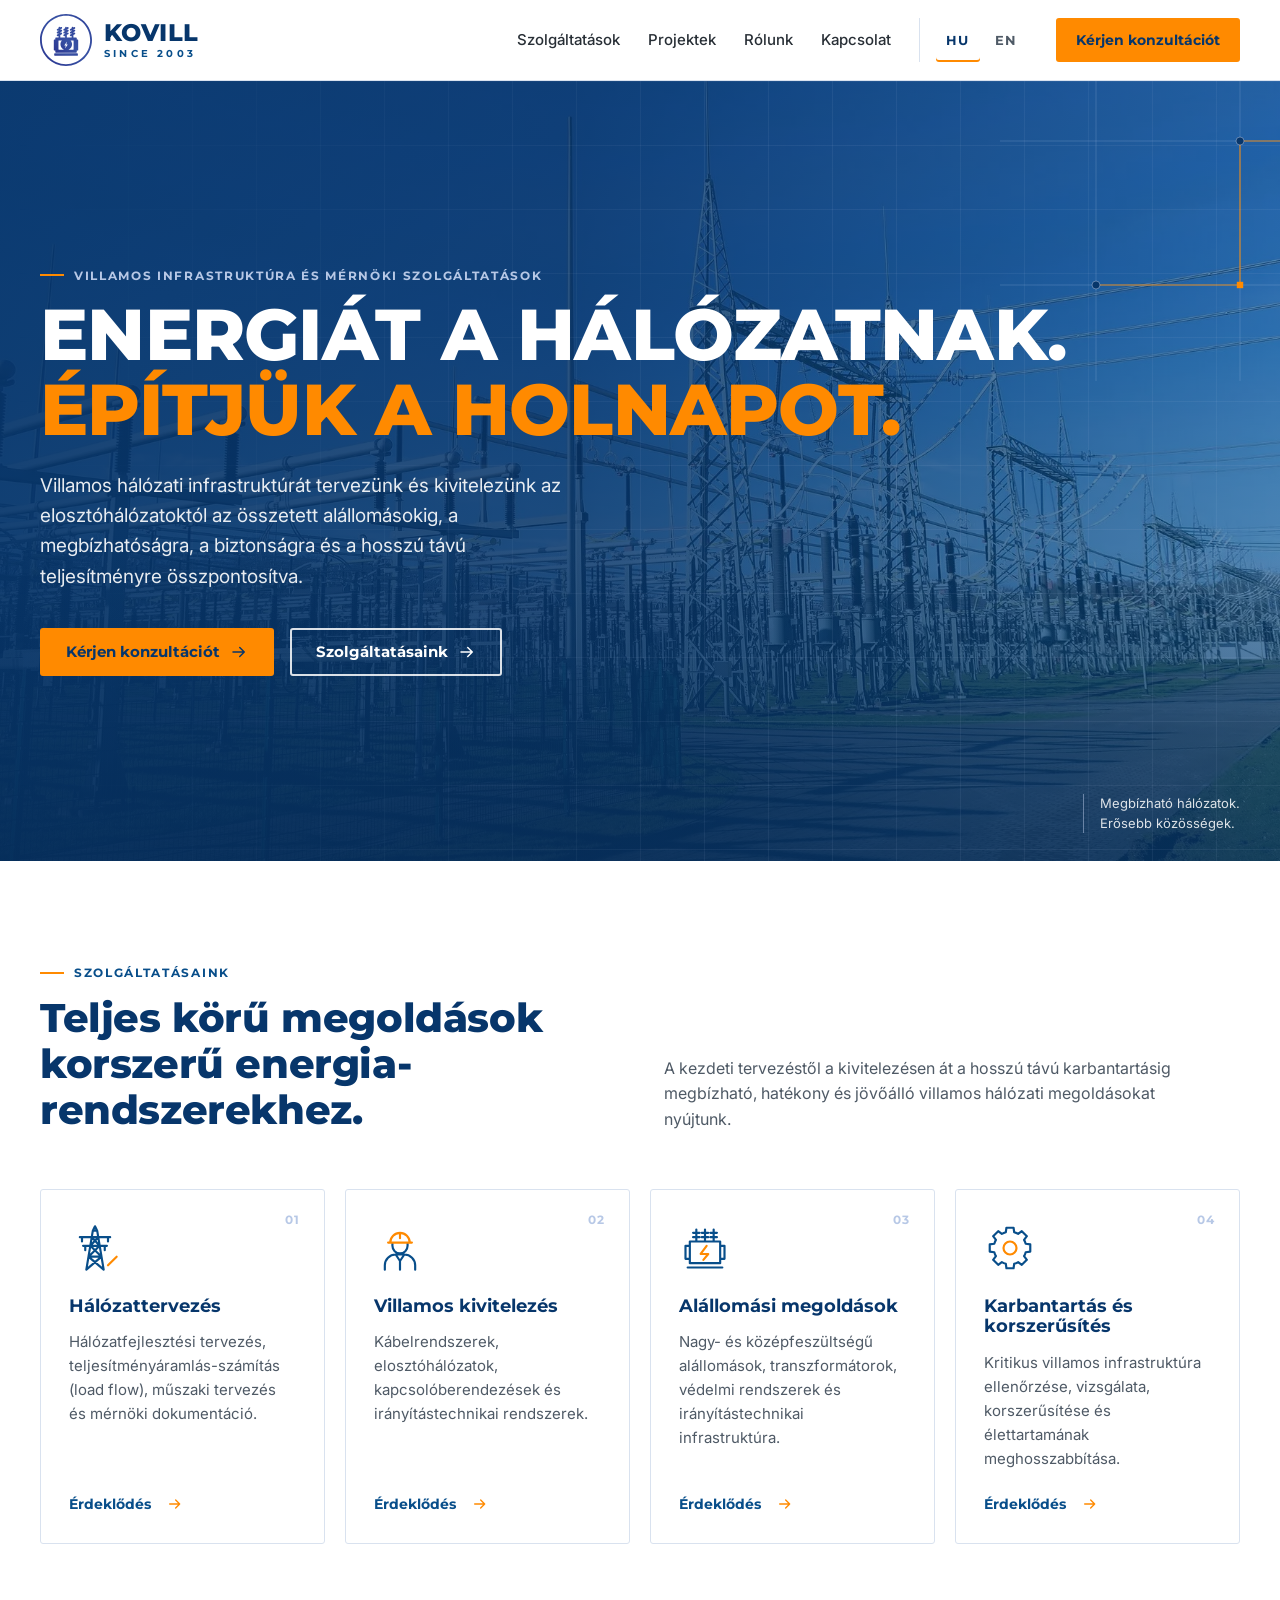
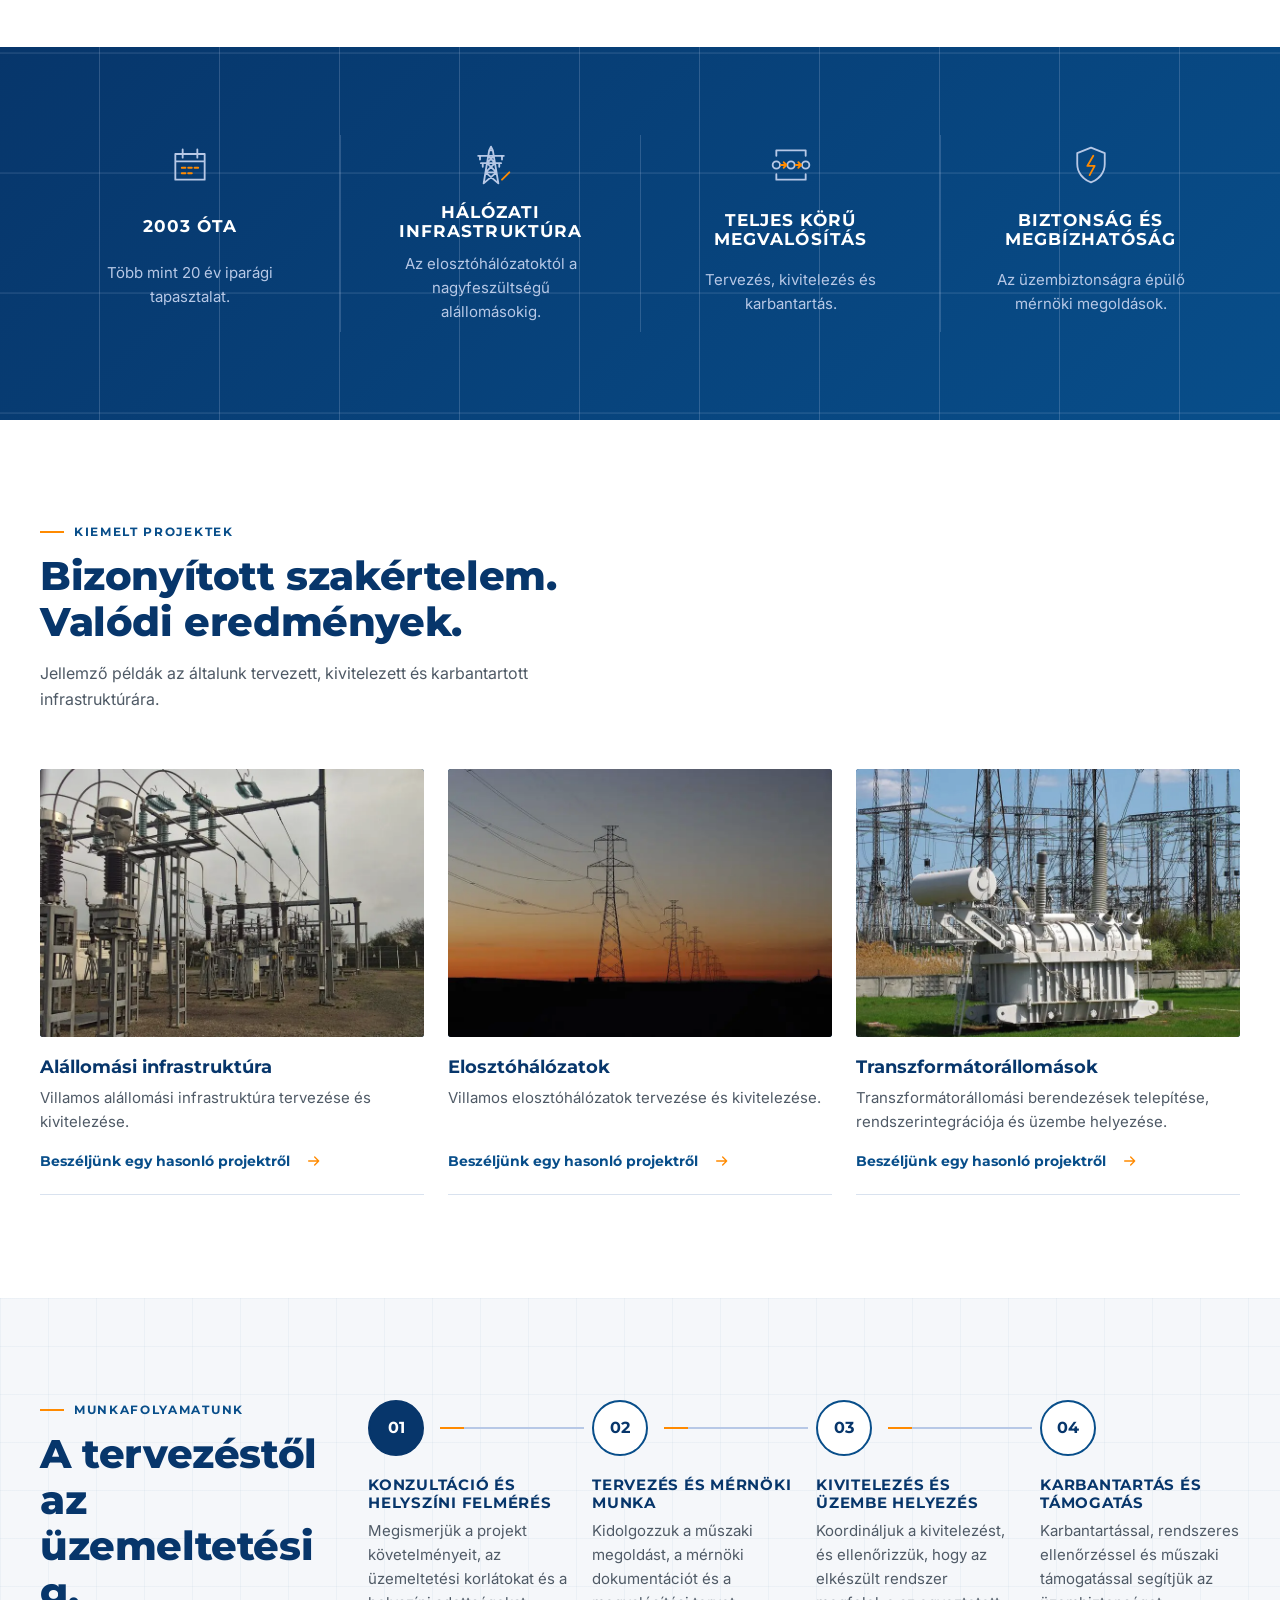
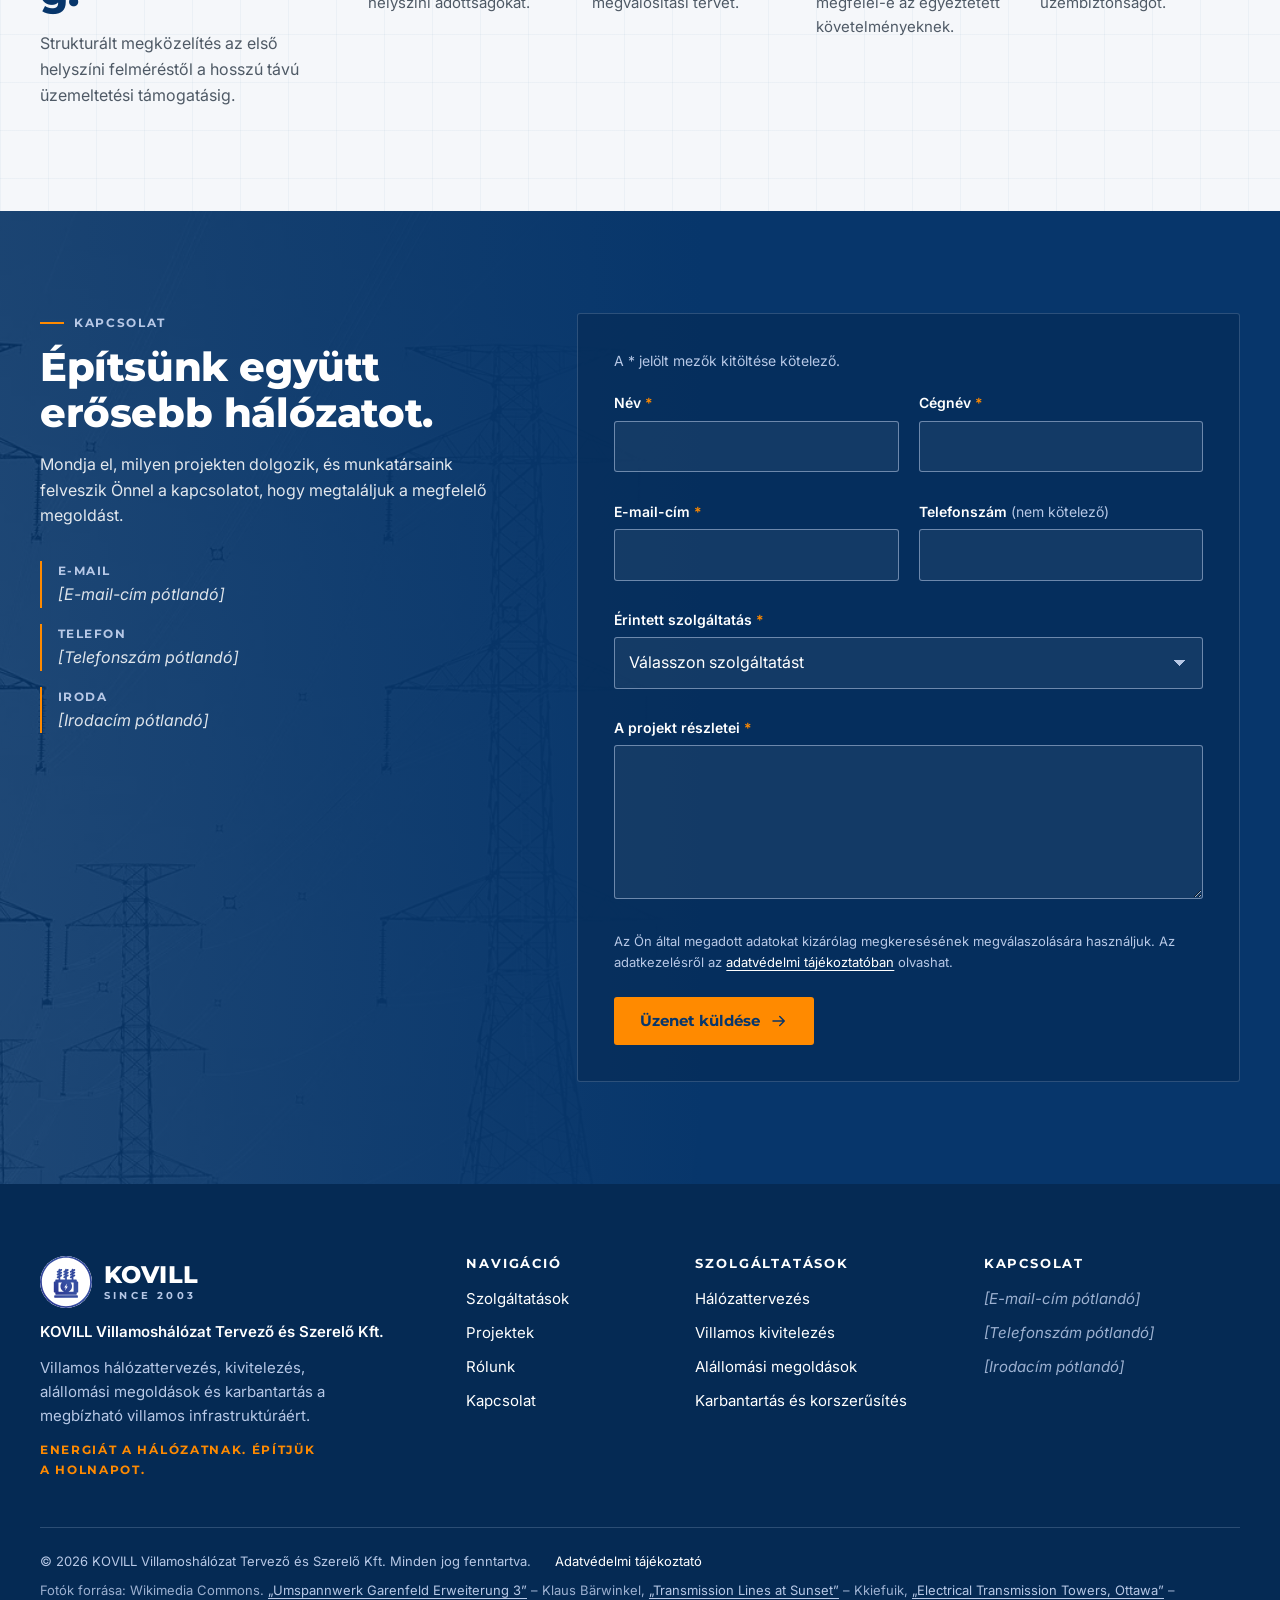
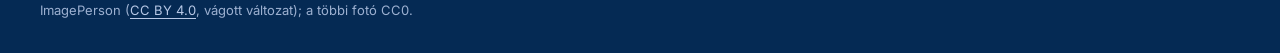
==== index.html @ e65d270c "Use registered Hungarian company name; keep logo wordmark in English Hungarian pages now show KOVILL" ====
<!doctype html>
<html lang="hu">
<head>
  <meta charset="utf-8">
  <meta name="viewport" content="width=device-width, initial-scale=1">
  <title>KOVILL | Villamos hálózattervezés és -kivitelezés</title>
  <meta name="description" content="A KOVILL villamos hálózatok tervezését, kivitelezését, alállomási megoldásokat és karbantartást nyújt a megbízható villamos infrastruktúráért.">
  <meta name="theme-color" content="#07366B">

  <!-- TODO: once the production domain is known, make og:image absolute and add og:url, canonical and
       <link rel="alternate" hreflang="hu|en|x-default"> tags (hreflang requires absolute URLs). -->
  <meta property="og:type" content="website">
  <meta property="og:locale" content="hu_HU">
  <meta property="og:locale:alternate" content="en_GB">
  <meta property="og:site_name" content="KOVILL">
  <meta property="og:title" content="KOVILL | Villamos hálózattervezés és -kivitelezés">
  <meta property="og:description" content="Villamos hálózattervezés, kivitelezés, alállomási megoldások és karbantartás a megbízható villamos infrastruktúráért.">
  <meta property="og:image" content="assets/img/og-image.jpg">
  <meta name="twitter:card" content="summary_large_image">

  <link rel="icon" href="assets/logo/kovill_mark.svg" type="image/svg+xml">
  <link rel="icon" href="assets/logo/favicon-32.png" sizes="32x32" type="image/png">
  <link rel="apple-touch-icon" href="assets/logo/apple-touch-icon.png">

  <link rel="preconnect" href="https://fonts.googleapis.com">
  <link rel="preconnect" href="https://fonts.gstatic.com" crossorigin>
  <link rel="stylesheet" href="https://fonts.googleapis.com/css2?family=Inter:wght@400;500;600&family=Montserrat:wght@600;700;800&display=swap">
  <link rel="preload" as="image" href="assets/img/hero-substation-1920.webp" imagesrcset="assets/img/hero-substation-960.webp 960w, assets/img/hero-substation-1920.webp 1920w" imagesizes="100vw" type="image/webp">
  <link rel="stylesheet" href="css/styles.css">
  <script>document.documentElement.classList.add('js')</script>
  <script src="js/main.js" defer></script>
</head>
<body id="top">
  <!-- Icon sprite: line icons, blue strokes with orange accents (.ic-accent) -->
  <svg class="sprite" aria-hidden="true" focusable="false">
    <symbol id="i-tower" viewBox="0 0 48 48">
      <path d="M22 8 24 4l2 4M16 44 22 8h4l6 36M10 14h28M13 22h22M18 32h12M12 14v4M36 14v4M15 22v4M33 22v4M21 14l7.3 8M27 14l-7.3 8M19.7 22 30 32M28.3 22 18 32M18 32l14 12M30 32 16 44"/>
      <path class="ic-accent" d="M36 40 44 32"/>
    </symbol>
    <symbol id="i-engineer" viewBox="0 0 48 48">
      <path d="M17 20v2a7 7 0 0 0 14 0v-2M10 44v-4a10 10 0 0 1 10-10h8a10 10 0 0 1 10 10v4M20 30l4 6 4-6M24 36v8"/>
      <path class="ic-accent" d="M15 19a9 9 0 0 1 18 0M13 19h22M24 10v5"/>
    </symbol>
    <symbol id="i-transformer" viewBox="0 0 48 48">
      <path d="M10 18h28v20H10zM6 22v12M6 22h4M6 34h4M42 22v12M38 22h4M38 34h4M8 42h32M16 18V7M24 18V7M32 18V7M13 10h6M13 14h6M21 10h6M21 14h6M29 10h6M29 14h6"/>
      <path class="ic-accent" d="M25.5 22 20 29.5h7L22.5 35"/>
    </symbol>
    <symbol id="i-gear" viewBox="0 0 48 48">
      <path d="M20.12 9.51 20.7 5.29h6.6l.58 4.22a15 15 0 0 1 3.62 1.5l3.4-2.57 4.66 4.66-2.57 3.4a15 15 0 0 1 1.5 3.62l4.22.58v6.6l-4.22.58a15 15 0 0 1-1.5 3.62l2.57 3.4-4.66 4.66-3.4-2.57a15 15 0 0 1-3.62 1.5l-.58 4.22h-6.6l-.58-4.22a15 15 0 0 1-3.62-1.5l-3.4 2.57-4.66-4.66 2.57-3.4a15 15 0 0 1-1.5-3.62l-4.22-.58v-6.6l4.22-.58a15 15 0 0 1 1.5-3.62L8.44 13.1l4.66-4.66 3.4 2.57a15 15 0 0 1 3.62-1.5Z"/>
      <circle class="ic-accent" cx="24" cy="24" r="6"/>
    </symbol>
    <symbol id="i-calendar" viewBox="0 0 48 48">
      <path d="M8 12h32v28H8zM8 20h32M16 7v9M32 7v9"/>
      <path class="ic-accent" d="M15 27h4M22 27h4M29 27h4M15 33h4M22 33h4"/>
    </symbol>
    <symbol id="i-flow" viewBox="0 0 48 48">
      <circle cx="8" cy="24" r="4"/><circle cx="24" cy="24" r="4"/><circle cx="40" cy="24" r="4"/>
      <path class="ic-accent" d="M13 24h6M16 21l3 3-3 3M29 24h6M32 21l3 3-3 3"/>
      <path d="M8 14V8h32v6M8 34v6h32v-6"/>
    </symbol>
    <symbol id="i-shield" viewBox="0 0 48 48">
      <path d="M24 5 39 11v12c0 9.5-6.3 16.8-15 20-8.7-3.2-15-10.5-15-20V11z"/>
      <path class="ic-accent" d="M26.5 14 20 25h8l-5.5 10"/>
    </symbol>
    <symbol id="i-arrow" viewBox="0 0 24 24">
      <path d="M4 12h15M13 6l6 6-6 6"/>
    </symbol>
  </svg>

  <a class="skip-link" href="#main">Ugrás a fő tartalomra</a>

  <header class="site-header">
    <div class="container header-inner">
      <a class="brand" href="#top" aria-label="KOVILL, vissza az oldal tetejére">
        <img class="brand-mark" src="assets/logo/kovill_mark.svg" alt="" width="48" height="48">
        <span class="brand-text" aria-hidden="true">
          <span class="brand-name">KOVILL</span>
          <span class="brand-since">Since 2003</span>
        </span>
      </a>

      <button class="nav-toggle" type="button" aria-expanded="false" aria-controls="site-nav">
        <span class="nav-toggle-bars" aria-hidden="true"></span>
        <span class="sr-only">Menü</span>
      </button>

      <nav class="site-nav" id="site-nav" aria-label="Fő navigáció">
        <ul class="nav-list">
          <li><a href="#services">Szolgáltatások</a></li>
          <li><a href="#projects">Projektek</a></li>
          <li><a href="#process">Rólunk</a></li>
          <li><a href="#contact">Kapcsolat</a></li>
        </ul>
        <ul class="lang-switch" role="list" aria-label="Nyelv">
          <li><a href="./" hreflang="hu" lang="hu" aria-current="page"><span aria-hidden="true">HU</span><span class="sr-only">Magyar</span></a></li>
          <li><a href="en/" hreflang="en" lang="en"><span aria-hidden="true">EN</span><span class="sr-only">English</span></a></li>
        </ul>
        <a class="btn btn-primary btn-sm" href="#contact">Kérjen konzultációt</a>
      </nav>
    </div>
  </header>

  <main id="main">
    <!-- HERO -->
    <section class="hero" aria-labelledby="hero-title">
      <picture class="hero-media">
        <source type="image/webp" srcset="assets/img/hero-substation-960.webp 960w, assets/img/hero-substation-1920.webp 1920w" sizes="100vw">
        <img src="assets/img/hero-substation-1920.jpg" srcset="assets/img/hero-substation-960.jpg 960w, assets/img/hero-substation-1920.jpg 1920w" sizes="100vw"
             alt="" width="1920" height="1080" fetchpriority="high" decoding="async">
      </picture>
      <svg class="hero-schematic" viewBox="0 0 600 600" aria-hidden="true" focusable="false">
        <path d="M0 120h600M0 300h600M0 480h600M120 0v600M300 0v600M480 0v600"/>
        <path class="hl" d="M120 480h180v-180h180"/>
        <circle cx="300" cy="300" r="5"/><circle cx="480" cy="300" r="5"/><circle cx="120" cy="480" r="5"/>
        <rect class="hl-fill" x="296" y="476" width="8" height="8"/>
      </svg>
      <div class="container hero-inner">
        <p class="eyebrow eyebrow-light">Villamos infrastruktúra és mérnöki szolgáltatások</p>
        <h1 class="hero-title" id="hero-title">
          <span>Energiát a hálózatnak.</span>
          <span class="accent">Építjük a holnapot.</span>
        </h1>
        <p class="hero-lead">Villamos hálózati infrastruktúrát tervezünk és kivitelezünk az elosztóhálózatoktól az összetett alállomásokig, a megbízhatóságra, a biztonságra és a hosszú távú teljesítményre összpontosítva.</p>
        <div class="btn-row">
          <a class="btn btn-primary" href="#contact">Kérjen konzultációt <svg class="btn-icon" aria-hidden="true"><use href="#i-arrow"/></svg></a>
          <a class="btn btn-outline-light" href="#services">Szolgáltatásaink <svg class="btn-icon" aria-hidden="true"><use href="#i-arrow"/></svg></a>
        </div>
      </div>
      <p class="hero-note" aria-hidden="true">Megbízható hálózatok.<br>Erősebb közösségek.</p>
    </section>

    <!-- SERVICES -->
    <section class="section" id="services" aria-labelledby="services-title">
      <div class="container">
        <div class="section-head section-head-split reveal">
          <div>
            <p class="eyebrow">Szolgáltatásaink</p>
            <h2 class="section-title" id="services-title">Teljes körű megoldások korszerű energia&shy;rendszerekhez.</h2>
          </div>
          <p class="section-intro">A kezdeti tervezéstől a kivitelezésen át a hosszú távú karbantartásig megbízható, hatékony és jövőálló villamos hálózati megoldásokat nyújtunk.</p>
        </div>

        <ul class="card-grid" role="list">
          <li class="service-card reveal">
            <span class="card-index" aria-hidden="true">01</span>
            <svg class="icon icon-lg" aria-hidden="true"><use href="#i-tower"/></svg>
            <h3 class="card-title">Hálózattervezés</h3>
            <p>Hálózatfejlesztési tervezés, teljesítményáramlás-számítás (load flow), műszaki tervezés és mérnöki dokumentáció.</p>
            <a class="text-link" href="#contact" data-service="grid-design">Érdeklődés<span class="sr-only">: hálózattervezés</span> <svg class="btn-icon" aria-hidden="true"><use href="#i-arrow"/></svg></a>
          </li>
          <li class="service-card reveal">
            <span class="card-index" aria-hidden="true">02</span>
            <svg class="icon icon-lg" aria-hidden="true"><use href="#i-engineer"/></svg>
            <h3 class="card-title">Villamos kivitelezés</h3>
            <p>Kábelrendszerek, elosztóhálózatok, kapcsolóberendezések és irányítástechnikai rendszerek.</p>
            <a class="text-link" href="#contact" data-service="electrical-installation">Érdeklődés<span class="sr-only">: villamos kivitelezés</span> <svg class="btn-icon" aria-hidden="true"><use href="#i-arrow"/></svg></a>
          </li>
          <li class="service-card reveal">
            <span class="card-index" aria-hidden="true">03</span>
            <svg class="icon icon-lg" aria-hidden="true"><use href="#i-transformer"/></svg>
            <h3 class="card-title">Alállomási megoldások</h3>
            <p>Nagy- és középfeszültségű alállomások, transzformátorok, védelmi rendszerek és irányítástechnikai infrastruktúra.</p>
            <a class="text-link" href="#contact" data-service="substation-solutions">Érdeklődés<span class="sr-only">: alállomási megoldások</span> <svg class="btn-icon" aria-hidden="true"><use href="#i-arrow"/></svg></a>
          </li>
          <li class="service-card reveal">
            <span class="card-index" aria-hidden="true">04</span>
            <svg class="icon icon-lg" aria-hidden="true"><use href="#i-gear"/></svg>
            <h3 class="card-title">Karbantartás és korszerűsítés</h3>
            <p>Kritikus villamos infrastruktúra ellenőrzése, vizsgálata, korszerűsítése és élettartamának meghosszabbítása.</p>
            <a class="text-link" href="#contact" data-service="maintenance-modernisation">Érdeklődés<span class="sr-only">: karbantartás és korszerűsítés</span> <svg class="btn-icon" aria-hidden="true"><use href="#i-arrow"/></svg></a>
          </li>
        </ul>
      </div>
    </section>

    <!-- STRENGTHS -->
    <section class="strengths" aria-labelledby="strengths-title">
      <h2 class="sr-only" id="strengths-title">Miért a KOVILL?</h2>
      <div class="container">
        <ul class="strength-list" role="list">
          <li class="strength reveal">
            <svg class="icon icon-md" aria-hidden="true"><use href="#i-calendar"/></svg>
            <h3 class="strength-title">2003 óta</h3>
            <p>Több mint 20 év iparági tapasztalat.</p>
          </li>
          <li class="strength reveal">
            <svg class="icon icon-md" aria-hidden="true"><use href="#i-tower"/></svg>
            <h3 class="strength-title">Hálózati infrastruktúra</h3>
            <p>Az elosztóhálózatoktól a nagyfeszültségű alállomásokig.</p>
          </li>
          <li class="strength reveal">
            <svg class="icon icon-md" aria-hidden="true"><use href="#i-flow"/></svg>
            <h3 class="strength-title">Teljes körű megvalósítás</h3>
            <p>Tervezés, kivitelezés és karbantartás.</p>
          </li>
          <li class="strength reveal">
            <svg class="icon icon-md" aria-hidden="true"><use href="#i-shield"/></svg>
            <h3 class="strength-title">Biztonság és megbízhatóság</h3>
            <p>Az üzembiztonságra épülő mérnöki megoldások.</p>
          </li>
        </ul>
      </div>
    </section>

    <!-- PROJECTS
         Illustrative project categories with licensed stock photography.
         Replace with real case studies and the company's own photographs when available. -->
    <section class="section" id="projects" aria-labelledby="projects-title">
      <div class="container">
        <div class="section-head reveal">
          <p class="eyebrow">Kiemelt projektek</p>
          <h2 class="section-title" id="projects-title">Bizonyított szakértelem. Valódi eredmények.</h2>
          <p class="section-intro">Jellemző példák az általunk tervezett, kivitelezett és karbantartott infrastruktúrára.</p>
        </div>

        <ul class="project-grid" role="list">
          <li class="project-card reveal">
            <div class="project-media">
              <picture>
                <source type="image/webp" srcset="assets/img/project-substation.webp">
                <img src="assets/img/project-substation.jpg" alt="Kapcsolóberendezések és túlfeszültség-levezetők acél tartószerkezeteken egy nagyfeszültségű alállomáson" width="800" height="560" loading="lazy" decoding="async">
              </picture>
            </div>
            <div class="project-body">
              <h3 class="card-title">Alállomási infrastruktúra</h3>
              <p>Villamos alállomási infrastruktúra tervezése és kivitelezése.</p>
              <a class="text-link stretched" href="#contact" data-service="substation-solutions">Beszéljünk egy hasonló projektről<span class="sr-only">: alállomási infrastruktúra</span> <svg class="btn-icon" aria-hidden="true"><use href="#i-arrow"/></svg></a>
            </div>
          </li>
          <li class="project-card reveal">
            <div class="project-media">
              <picture>
                <source type="image/webp" srcset="assets/img/project-distribution.webp">
                <img src="assets/img/project-distribution.jpg" alt="Rácsos távvezeték-oszlopok és légvezetékek sziluettje naplementében" width="800" height="560" loading="lazy" decoding="async">
              </picture>
            </div>
            <div class="project-body">
              <h3 class="card-title">Elosztóhálózatok</h3>
              <p>Villamos elosztóhálózatok tervezése és kivitelezése.</p>
              <a class="text-link stretched" href="#contact" data-service="electrical-installation">Beszéljünk egy hasonló projektről<span class="sr-only">: elosztóhálózatok</span> <svg class="btn-icon" aria-hidden="true"><use href="#i-arrow"/></svg></a>
            </div>
          </li>
          <li class="project-card reveal">
            <div class="project-media">
              <picture>
                <source type="image/webp" srcset="assets/img/project-transformer.webp">
                <img src="assets/img/project-transformer.jpg" alt="Nagy teljesítményű nagyfeszültségű transzformátor egy alállomáson" width="800" height="560" loading="lazy" decoding="async">
              </picture>
            </div>
            <div class="project-body">
              <h3 class="card-title">Transzformátorállomások</h3>
              <p>Transzformátorállomási berendezések telepítése, rendszerintegrációja és üzembe helyezése.</p>
              <a class="text-link stretched" href="#contact" data-service="substation-solutions">Beszéljünk egy hasonló projektről<span class="sr-only">: transzformátorállomások</span> <svg class="btn-icon" aria-hidden="true"><use href="#i-arrow"/></svg></a>
            </div>
          </li>
        </ul>
      </div>
    </section>

    <!-- PROCESS / ABOUT -->
    <section class="section section-light" id="process" aria-labelledby="process-title">
      <div class="container process-layout">
        <div class="section-head reveal">
          <p class="eyebrow">Munkafolyamatunk</p>
          <h2 class="section-title" id="process-title">A tervezéstől az üzemeltetésig.</h2>
          <p class="section-intro">Strukturált megközelítés az első helyszíni felméréstől a hosszú távú üzemeltetési támogatásig.</p>
        </div>
        <ol class="steps" role="list">
          <li class="step reveal">
            <span class="step-num" aria-hidden="true">01</span>
            <div>
              <h3 class="step-title"><span class="sr-only">1. lépés: </span>Konzultáció és helyszíni felmérés</h3>
              <p>Megismerjük a projekt követelményeit, az üzemeltetési korlátokat és a helyszíni adottságokat.</p>
            </div>
          </li>
          <li class="step reveal">
            <span class="step-num" aria-hidden="true">02</span>
            <div>
              <h3 class="step-title"><span class="sr-only">2. lépés: </span>Tervezés és mérnöki munka</h3>
              <p>Kidolgozzuk a műszaki megoldást, a mérnöki dokumentációt és a megvalósítási tervet.</p>
            </div>
          </li>
          <li class="step reveal">
            <span class="step-num" aria-hidden="true">03</span>
            <div>
              <h3 class="step-title"><span class="sr-only">3. lépés: </span>Kivitelezés és üzembe helyezés</h3>
              <p>Koordináljuk a kivitelezést, és ellenőrizzük, hogy az elkészült rendszer megfelel-e az egyeztetett követelményeknek.</p>
            </div>
          </li>
          <li class="step reveal">
            <span class="step-num" aria-hidden="true">04</span>
            <div>
              <h3 class="step-title"><span class="sr-only">4. lépés: </span>Karbantartás és támogatás</h3>
              <p>Karbantartással, rendszeres ellenőrzéssel és műszaki támogatással segítjük az üzembiztonságot.</p>
            </div>
          </li>
        </ol>
      </div>
    </section>

    <!-- CONTACT -->
    <section class="contact" id="contact" aria-labelledby="contact-title">
      <picture class="contact-media">
        <source type="image/webp" srcset="assets/img/contact-towers.webp">
        <img src="assets/img/contact-towers.jpg" alt="" width="1200" height="800" loading="lazy" decoding="async">
      </picture>
      <div class="container contact-layout">
        <div class="contact-intro reveal">
          <p class="eyebrow eyebrow-light">Kapcsolat</p>
          <h2 class="section-title" id="contact-title">Építsünk együtt erősebb hálózatot.</h2>
          <p class="contact-lead">Mondja el, milyen projekten dolgozik, és munkatársaink felveszik Önnel a kapcsolatot, hogy megtaláljuk a megfelelő megoldást.</p>

          <!-- TODO: replace placeholders with the company's real contact details. -->
          <dl class="contact-details">
            <div><dt>E-mail</dt><dd><span class="placeholder">[E-mail-cím pótlandó]</span></dd></div>
            <div><dt>Telefon</dt><dd><span class="placeholder">[Telefonszám pótlandó]</span></dd></div>
            <div><dt>Iroda</dt><dd><span class="placeholder">[Irodacím pótlandó]</span></dd></div>
          </dl>
        </div>

        <!-- Integration point: set data-endpoint to a POST URL that accepts multipart form data
             and returns a 2xx status on success (e.g. your own server script or a form service). -->
        <form class="enquiry-form reveal" id="enquiry-form" data-endpoint="" novalidate>
          <p class="form-note">A <span aria-hidden="true">*</span><span class="sr-only">csillaggal</span> jelölt mezők kitöltése kötelező.</p>
          <div class="form-grid">
            <div class="field">
              <label for="f-name">Név <span class="req" aria-hidden="true">*</span></label>
              <input id="f-name" name="name" type="text" autocomplete="name" required maxlength="120" aria-describedby="f-name-error">
              <p class="field-error" id="f-name-error"></p>
            </div>
            <div class="field">
              <label for="f-company">Cégnév <span class="req" aria-hidden="true">*</span></label>
              <input id="f-company" name="company" type="text" autocomplete="organization" required maxlength="160" aria-describedby="f-company-error">
              <p class="field-error" id="f-company-error"></p>
            </div>
            <div class="field">
              <label for="f-email">E-mail-cím <span class="req" aria-hidden="true">*</span></label>
              <input id="f-email" name="email" type="email" autocomplete="email" required maxlength="254" pattern="[^@\s]+@[^@\s]+\.[^@\s]+" aria-describedby="f-email-error">
              <p class="field-error" id="f-email-error"></p>
            </div>
            <div class="field">
              <label for="f-phone">Telefonszám <span class="optional">(nem kötelező)</span></label>
              <input id="f-phone" name="phone" type="tel" autocomplete="tel" maxlength="25" pattern="[0-9+\(\)\-.\s]{6,25}" aria-describedby="f-phone-error">
              <p class="field-error" id="f-phone-error"></p>
            </div>
            <div class="field field-full">
              <label for="f-service">Érintett szolgáltatás <span class="req" aria-hidden="true">*</span></label>
              <select id="f-service" name="service" required aria-describedby="f-service-error">
                <option value="">Válasszon szolgáltatást</option>
                <option value="grid-design">Hálózattervezés</option>
                <option value="electrical-installation">Villamos kivitelezés</option>
                <option value="substation-solutions">Alállomási megoldások</option>
                <option value="maintenance-modernisation">Karbantartás és korszerűsítés</option>
                <option value="other">Egyéb</option>
              </select>
              <p class="field-error" id="f-service-error"></p>
            </div>
            <div class="field field-full">
              <label for="f-message">A projekt részletei <span class="req" aria-hidden="true">*</span></label>
              <textarea id="f-message" name="message" rows="5" required minlength="20" maxlength="5000" aria-describedby="f-message-error"></textarea>
              <p class="field-error" id="f-message-error"></p>
            </div>
            <!-- Honeypot: hidden from people, often filled in by bots. -->
            <div class="hp" aria-hidden="true">
              <label for="f-website">Weboldal</label>
              <input id="f-website" name="website" type="text" tabindex="-1" autocomplete="off">
            </div>
          </div>

          <p class="privacy-note">Az Ön által megadott adatokat kizárólag megkeresésének megválaszolására használjuk. Az adatkezelésről az <a href="adatvedelem.html">adatvédelmi tájékoztatóban</a> olvashat.</p>

          <div class="form-actions">
            <button class="btn btn-primary" type="submit">
              <span class="btn-label">Üzenet küldése</span>
              <svg class="btn-icon" aria-hidden="true"><use href="#i-arrow"/></svg>
            </button>
          </div>
          <div class="form-status" id="form-status" role="status" aria-live="polite"></div>
        </form>
      </div>
    </section>
  </main>

  <footer class="site-footer">
    <div class="container footer-grid">
      <div class="footer-brand">
        <a class="brand brand-footer" href="#top" aria-label="KOVILL, vissza az oldal tetejére">
          <img class="brand-mark" src="assets/logo/kovill_mark.svg" alt="" width="48" height="48" loading="lazy">
          <span class="brand-text" aria-hidden="true">
            <span class="brand-name">KOVILL</span>
            <span class="brand-since">Since 2003</span>
          </span>
        </a>
        <p class="footer-company">KOVILL Villamoshálózat Tervező és Szerelő Kft.</p>
        <p>Villamos hálózattervezés, kivitelezés, alállomási megoldások és karbantartás a megbízható villamos infrastruktúráért.</p>
        <p class="footer-tagline">Energiát a hálózatnak. Építjük a holnapot.</p>
      </div>

      <nav class="footer-col" aria-label="Lábléc">
        <h2 class="footer-heading">Navigáció</h2>
        <ul role="list">
          <li><a href="#services">Szolgáltatások</a></li>
          <li><a href="#projects">Projektek</a></li>
          <li><a href="#process">Rólunk</a></li>
          <li><a href="#contact">Kapcsolat</a></li>
        </ul>
      </nav>

      <div class="footer-col">
        <h2 class="footer-heading">Szolgáltatások</h2>
        <ul role="list">
          <li><a href="#services">Hálózattervezés</a></li>
          <li><a href="#services">Villamos kivitelezés</a></li>
          <li><a href="#services">Alállomási megoldások</a></li>
          <li><a href="#services">Karbantartás és korszerűsítés</a></li>
        </ul>
      </div>

      <div class="footer-col">
        <h2 class="footer-heading">Kapcsolat</h2>
        <ul role="list">
          <li><span class="placeholder">[E-mail-cím pótlandó]</span></li>
          <li><span class="placeholder">[Telefonszám pótlandó]</span></li>
          <li><span class="placeholder">[Irodacím pótlandó]</span></li>
        </ul>
      </div>
    </div>

    <div class="container footer-bottom">
      <p>© 2026 KOVILL Villamoshálózat Tervező és Szerelő Kft. Minden jog fenntartva.</p>
      <p><a href="adatvedelem.html">Adatvédelmi tájékoztató</a></p>
      <p class="credits">Fotók forrása: Wikimedia Commons. <a href="https://commons.wikimedia.org/wiki/File:Umspannwerk_Garenfeld_Erweiterung_3.jpg">„Umspannwerk Garenfeld Erweiterung 3”</a> – Klaus Bärwinkel,
        <a href="https://commons.wikimedia.org/wiki/File:Transmission_Lines_at_Sunset.jpg">„Transmission Lines at Sunset”</a> – Kkiefuik,
        <a href="https://commons.wikimedia.org/wiki/File:Electrical_Transmission_Towers,_Ottawa_TC001.jpg">„Electrical Transmission Towers, Ottawa”</a> – ImagePerson
        (<a href="https://creativecommons.org/licenses/by/4.0/deed.hu">CC BY 4.0</a>, vágott változat); a többi fotó CC0.</p>
    </div>
  </footer>
</body>
</html>
---- css/styles.css ----
/* ==========================================================================
   KOVILL – Electrical Grid Design and Installation Ltd.
   Mobile-first. Breakpoints: 600px, 960px, 1100px.
   ========================================================================== */

/* ---------- Tokens ---------- */
:root {
  --cobalt: #084e8a;
  --navy: #07366b;
  --navy-900: #052a54;
  --orange: #ff8a00;
  --orange-hover: #ffa333;
  --steel: #b7c8e6;
  --charcoal: #282f36;
  --white: #fff;
  --bg-light: #f5f7fa;

  --text: var(--charcoal);
  --text-muted: #4f5a66;
  --border: #d9e2ef;
  --line-dark: rgb(183 200 230 / 0.22);
  --error-light: #ffb3a7;
  --error-dark: #b3261e;

  --font-head: "Montserrat", "Segoe UI", Arial, sans-serif;
  --font-body: "Inter", system-ui, -apple-system, "Segoe UI", Roboto, Arial, sans-serif;

  --container: 1200px;
  --gutter: clamp(16px, 4vw, 40px);
  --section-y: clamp(64px, 8vw, 112px);
  --header-h: 68px;
  --radius: 3px;
  --shadow: 0 10px 30px -12px rgb(7 54 107 / 0.25);
  --ease: cubic-bezier(.2, .7, .2, 1);
  --focus: 0 0 0 3px var(--white), 0 0 0 5px var(--orange);
  --icon-accent: var(--orange);
}

@media (min-width: 960px) {
  :root { --header-h: 80px; }
}

/* ---------- Base ---------- */
*, *::before, *::after { box-sizing: border-box; }

html {
  scroll-behavior: smooth;
  scroll-padding-top: var(--header-h);
  -webkit-text-size-adjust: 100%;
}

body {
  margin: 0;
  font-family: var(--font-body);
  font-size: 1rem;
  line-height: 1.6;
  color: var(--text);
  background: var(--white);
  -webkit-font-smoothing: antialiased;
}

img, picture, svg { display: block; max-width: 100%; }
img { height: auto; }

h1, h2, h3 {
  margin: 0;
  font-family: var(--font-head);
  font-weight: 700;
  line-height: 1.15;
  color: var(--navy);
  /* Long Hungarian compounds must never overflow narrow screens; use &shy; for nicer breaks. */
  overflow-wrap: break-word;
}

p { margin: 0; }
ul[role="list"], ol[role="list"] { list-style: none; margin: 0; padding: 0; }

a { color: var(--cobalt); text-underline-offset: 3px; }
a:hover { color: var(--navy); }

:focus-visible { outline: none; box-shadow: var(--focus); border-radius: var(--radius); }

.sr-only {
  position: absolute; width: 1px; height: 1px; padding: 0; margin: -1px;
  overflow: hidden; clip: rect(0 0 0 0); white-space: nowrap; border: 0;
}

.sprite { position: absolute; width: 0; height: 0; overflow: hidden; }

.skip-link {
  position: absolute; left: 16px; top: -100px; z-index: 100;
  padding: 10px 16px; background: var(--navy); color: var(--white);
  font-weight: 600; text-decoration: none;
}
.skip-link:focus { top: 12px; color: var(--white); }

.container {
  width: 100%;
  max-width: calc(var(--container) + 2 * var(--gutter));
  margin-inline: auto;
  padding-inline: var(--gutter);
}

/* ---------- Icons ---------- */
.icon, .btn-icon {
  fill: none;
  stroke: currentColor;
  stroke-width: 2;
  stroke-linecap: round;
  stroke-linejoin: round;
  flex: none;
}
.ic-accent { stroke: var(--icon-accent); }
.icon-lg { width: 52px; height: 52px; color: var(--cobalt); }
.icon-md { width: 44px; height: 44px; color: var(--white); }
.btn-icon { width: 18px; height: 18px; transition: transform .2s var(--ease); }

/* ---------- Typography helpers ---------- */
.eyebrow {
  margin-bottom: 12px;
  font-family: var(--font-head);
  font-size: 0.75rem;
  font-weight: 700;
  letter-spacing: 0.14em;
  text-transform: uppercase;
  color: var(--cobalt);
  display: flex;
  align-items: center;
  gap: 10px;
}
.eyebrow::before {
  content: "";
  width: 24px; height: 2px;
  background: var(--orange);
}
.eyebrow-light { color: var(--steel); }

.section-title {
  font-size: clamp(1.75rem, 1.2rem + 2vw, 2.5rem);
  font-weight: 800;
  letter-spacing: -0.01em;
  max-width: 24ch;
}

.section-intro { color: var(--text-muted); max-width: 52ch; }

/* ---------- Buttons ---------- */
.btn {
  display: inline-flex;
  align-items: center;
  justify-content: center;
  gap: 10px;
  min-height: 48px;
  padding: 12px 24px;
  border: 2px solid transparent;
  border-radius: var(--radius);
  font-family: var(--font-head);
  font-size: 0.9375rem;
  font-weight: 700;
  line-height: 1.2;
  text-decoration: none;
  cursor: pointer;
  transition: background-color .2s, color .2s, border-color .2s;
}
.btn:hover .btn-icon, .text-link:hover .btn-icon { transform: translateX(4px); }

/* Navy text on orange: white on #FF8A00 fails WCAG contrast (≈2.2:1); navy passes (≈5.5:1). */
.btn-primary { background: var(--orange); color: var(--navy); }
.btn-primary:hover { background: var(--orange-hover); color: var(--navy); }

.btn-outline-light { border-color: rgb(255 255 255 / 0.85); color: var(--white); }
.btn-outline-light:hover { background: var(--white); color: var(--navy); }

.btn-sm { min-height: 44px; padding: 10px 18px; font-size: 0.875rem; }

.btn[disabled] { cursor: progress; opacity: .75; }

.btn-row { display: flex; flex-wrap: wrap; gap: 12px 16px; }

.text-link {
  display: inline-flex;
  align-items: center;
  gap: 8px;
  font-family: var(--font-head);
  font-size: 0.875rem;
  font-weight: 700;
  color: var(--cobalt);
  text-decoration: none;
}
.text-link:hover { color: var(--navy); }
.text-link .btn-icon { color: var(--orange); width: 16px; height: 16px; }

/* ---------- Header ---------- */
.site-header {
  position: sticky;
  top: 0;
  z-index: 50;
  background: var(--white);
  border-bottom: 1px solid var(--border);
  transition: box-shadow .2s;
}
.site-header.is-scrolled { box-shadow: 0 6px 20px -10px rgb(7 54 107 / 0.3); }

.header-inner {
  display: flex;
  align-items: center;
  justify-content: space-between;
  gap: 24px;
  min-height: var(--header-h);
}

.brand {
  display: inline-flex;
  align-items: center;
  gap: 12px;
  text-decoration: none;
  color: var(--navy);
}
.brand-mark { width: 44px; height: 44px; }
.brand-text { display: flex; flex-direction: column; line-height: 1; }
.brand-name {
  font-family: var(--font-head);
  font-weight: 800;
  font-size: 1.5rem;
  letter-spacing: 0.02em;
  color: var(--navy);
}
.brand-since {
  margin-top: 4px;
  font-family: var(--font-head);
  font-size: 0.625rem;
  font-weight: 700;
  letter-spacing: 0.32em;
  text-transform: uppercase;
  color: var(--cobalt);
}
@media (min-width: 960px) {
  .brand-mark { width: 52px; height: 52px; }
}

/* Mobile menu toggle */
.nav-toggle {
  display: inline-flex;
  align-items: center;
  justify-content: center;
  width: 48px; height: 48px;
  margin-right: -8px;
  padding: 0;
  border: 0;
  background: none;
  color: var(--navy);
  cursor: pointer;
}
.nav-toggle-bars,
.nav-toggle-bars::before,
.nav-toggle-bars::after {
  display: block;
  width: 24px; height: 2px;
  background: currentColor;
  transition: transform .2s var(--ease), opacity .2s;
}
.nav-toggle-bars { position: relative; }
.nav-toggle-bars::before, .nav-toggle-bars::after { content: ""; position: absolute; left: 0; }
.nav-toggle-bars::before { top: -7px; }
.nav-toggle-bars::after { top: 7px; }
.nav-toggle[aria-expanded="true"] .nav-toggle-bars { background: transparent; }
.nav-toggle[aria-expanded="true"] .nav-toggle-bars::before { transform: translateY(7px) rotate(45deg); }
.nav-toggle[aria-expanded="true"] .nav-toggle-bars::after { transform: translateY(-7px) rotate(-45deg); }

/* Without JS the toggle is useless, so it is hidden and the nav simply wraps. */
html:not(.js) .nav-toggle { display: none; }
html:not(.js) .header-inner { flex-wrap: wrap; padding-block: 8px; }

.nav-list a {
  display: block;
  font-weight: 500;
  color: var(--charcoal);
  text-decoration: none;
}
.nav-list a:hover { color: var(--cobalt); }

/* Language switcher (HU / EN) */
.lang-switch { display: flex; gap: 4px; list-style: none; margin: 0; padding: 0; }
.lang-switch a {
  display: grid;
  place-items: center;
  min-width: 44px;
  min-height: 44px;
  padding-inline: 8px;
  font-family: var(--font-head);
  font-size: 0.8125rem;
  font-weight: 700;
  letter-spacing: 0.08em;
  color: var(--text-muted);
  text-decoration: none;
  border-radius: var(--radius);
}
.lang-switch a:hover { color: var(--cobalt); background: var(--bg-light); }
.lang-switch a[aria-current] { color: var(--navy); box-shadow: inset 0 -2px 0 var(--orange); }

.header-actions { display: flex; align-items: center; gap: 16px; }
/* On phones the logo already links home; keep the privacy-page header on one row. */
@media (max-width: 599.98px) { .header-actions .text-link { display: none; } }

@media (max-width: 959.98px) {
  .js .site-nav {
    position: absolute;
    top: 100%;
    left: 0; right: 0;
    display: none;
    padding: 8px var(--gutter) 24px;
    background: var(--white);
    border-bottom: 1px solid var(--border);
    box-shadow: 0 16px 24px -16px rgb(7 54 107 / 0.35);
    max-height: calc(100vh - var(--header-h));
    overflow-y: auto;
  }
  .js .site-nav.is-open { display: block; }
  .nav-list { list-style: none; margin: 0 0 16px; padding: 0; }
  .nav-list a {
    padding: 14px 0;
    border-bottom: 1px solid var(--border);
    font-size: 1.0625rem;
  }
  .site-nav .lang-switch { margin-bottom: 16px; }
  .site-nav .btn { width: 100%; }
  html:not(.js) .nav-list { display: flex; flex-wrap: wrap; gap: 0 20px; margin-bottom: 8px; }
  html:not(.js) .nav-list a { border: 0; padding: 8px 0; }
}

@media (min-width: 960px) {
  .nav-toggle { display: none; }
  .site-nav { display: flex; align-items: center; gap: clamp(16px, 2.2vw, 36px); }
  .nav-list { display: flex; gap: clamp(18px, 2.2vw, 32px); list-style: none; margin: 0; padding: 0; }
  .site-nav .lang-switch { padding-left: clamp(8px, 1.2vw, 16px); border-left: 1px solid var(--border); }
  .nav-list a {
    position: relative;
    padding: 8px 0;
    font-size: 0.9375rem;
  }
  .nav-list a::after {
    content: "";
    position: absolute;
    left: 0; right: 0; bottom: 0;
    height: 2px;
    background: var(--orange);
    transform: scaleX(0);
    transform-origin: left;
    transition: transform .2s var(--ease);
  }
  .nav-list a:hover::after { transform: scaleX(1); }
}

/* ---------- Hero ---------- */
.hero {
  position: relative;
  isolation: isolate;
  display: flex;
  align-items: center;
  min-height: clamp(560px, calc(100svh - var(--header-h)), 780px);
  padding-block: clamp(64px, 10vw, 120px);
  overflow: hidden;
  color: var(--white);
  background: var(--navy);
}
.hero-media, .hero-media img {
  position: absolute;
  inset: 0;
  width: 100%;
  height: 100%;
}
.hero-media { z-index: -2; }
.hero-media img { object-fit: cover; object-position: 60% center; filter: saturate(.75) contrast(1.05); }

/* Navy overlay: strongest behind the text (left), letting the substation show through on the right. */
.hero::before {
  content: "";
  position: absolute;
  inset: 0;
  z-index: -1;
  background:
    linear-gradient(0deg, rgb(5 42 84 / 0.6), transparent 40%),
    linear-gradient(90deg, rgb(7 54 107 / 0.94) 0%, rgb(7 54 107 / 0.86) 45%, rgb(8 78 138 / 0.62) 100%);
}
/* Fine engineering grid */
.hero::after {
  content: "";
  position: absolute;
  inset: 0;
  z-index: -1;
  background-image:
    linear-gradient(rgb(183 200 230 / 0.08) 1px, transparent 1px),
    linear-gradient(90deg, rgb(183 200 230 / 0.08) 1px, transparent 1px);
  background-size: 64px 64px;
  -webkit-mask-image: linear-gradient(90deg, transparent, #000 60%);
          mask-image: linear-gradient(90deg, transparent, #000 60%);
}

.hero-schematic {
  display: none;
  position: absolute;
  right: -200px;
  top: -180px;
  width: min(480px, 40vw);
  z-index: -1;
  fill: none;
  stroke: rgb(183 200 230 / 0.25);
  stroke-width: 1;
}
@media (min-width: 1100px) { .hero-schematic { display: block; } }
.hero-schematic circle { fill: var(--navy); stroke: rgb(183 200 230 / 0.6); }
.hero-schematic .hl { stroke: var(--orange); stroke-width: 1.5; opacity: .8; }
.hero-schematic .hl-fill { fill: var(--orange); stroke: none; }

.hero-inner { position: relative; }
.hero-title {
  font-size: clamp(2.125rem, 0.9rem + 4.6vw, 4.5rem);
  font-weight: 800;
  line-height: 1.04;
  letter-spacing: -0.01em;
  text-transform: uppercase;
  color: var(--white);
}
.hero-title span { display: block; }
.hero-title .accent { color: var(--orange); }

.hero-lead {
  max-width: 34rem;
  margin-block: 24px 36px;
  font-size: clamp(1rem, 0.95rem + 0.3vw, 1.1875rem);
  color: rgb(255 255 255 / 0.9);
}

.hero-note {
  position: absolute;
  right: var(--gutter);
  bottom: 28px;
  display: none;
  padding-left: 16px;
  border-left: 1px solid rgb(183 200 230 / 0.5);
  font-size: 0.8125rem;
  line-height: 1.5;
  color: rgb(255 255 255 / 0.85);
}
@media (min-width: 960px) {
  .hero-note { display: block; }
}
@media (max-width: 599.98px) {
  .hero::before { background: linear-gradient(180deg, rgb(7 54 107 / 0.86), rgb(5 42 84 / 0.94)); }
  .hero .btn { width: 100%; }
}

/* ---------- Sections ---------- */
.section { padding-block: var(--section-y); }
.section-light {
  background-color: var(--bg-light);
  background-image:
    linear-gradient(rgb(8 78 138 / 0.04) 1px, transparent 1px),
    linear-gradient(90deg, rgb(8 78 138 / 0.04) 1px, transparent 1px);
  background-size: 48px 48px;
}

.section-head { margin-bottom: clamp(40px, 5vw, 56px); }
.section-head .section-intro { margin-top: 16px; }

@media (min-width: 960px) {
  .section-head-split {
    display: grid;
    grid-template-columns: 1fr 1fr;
    gap: 48px;
    align-items: end;
  }
  .section-head-split .section-intro { margin-top: 0; }
}

/* ---------- Service cards ---------- */
.card-grid {
  display: grid;
  gap: 20px;
}
@media (min-width: 600px) { .card-grid { grid-template-columns: repeat(2, 1fr); } }
@media (min-width: 1100px) { .card-grid { grid-template-columns: repeat(4, 1fr); } }

.service-card {
  position: relative;
  display: flex;
  flex-direction: column;
  gap: 14px;
  padding: 32px 28px 28px;
  background: var(--white);
  border: 1px solid var(--border);
  border-radius: var(--radius);
  transition: border-color .2s, box-shadow .2s, transform .2s var(--ease);
}
.service-card::before {
  content: "";
  position: absolute;
  left: -1px; right: -1px; top: -1px;
  height: 3px;
  background: var(--orange);
  transform: scaleX(0);
  transform-origin: left;
  transition: transform .25s var(--ease);
}
.service-card:hover { border-color: var(--steel); box-shadow: var(--shadow); transform: translateY(-3px); }
.service-card:hover::before, .service-card:focus-within::before { transform: scaleX(1); }
.service-card .icon-lg { margin-bottom: 8px; }
.service-card p { font-size: 0.9375rem; color: var(--text-muted); }
.service-card .text-link { margin-top: auto; padding-top: 8px; align-self: flex-start; }

.card-index {
  position: absolute;
  top: 20px; right: 24px;
  font-family: var(--font-head);
  font-size: 0.75rem;
  font-weight: 700;
  letter-spacing: 0.1em;
  color: var(--steel);
}
.card-title { font-size: 1.125rem; }

/* ---------- Strengths band ---------- */
.strengths {
  position: relative;
  padding-block: clamp(56px, 7vw, 88px);
  color: var(--white);
  background-color: var(--navy);
  background-image:
    linear-gradient(90deg, transparent calc(100% - 1px), var(--line-dark) 0),
    linear-gradient(transparent calc(100% - 1px), var(--line-dark) 0),
    linear-gradient(135deg, var(--navy) 0%, var(--cobalt) 100%);
  background-size: 120px 120px, 120px 120px, auto;
  background-position: center;
  overflow: hidden;
}
.strength-list {
  position: relative;
  z-index: 1;
  display: grid;
}
.strength {
  display: grid;
  justify-items: center;
  gap: 10px;
  padding: 28px 16px;
  text-align: center;
  border-top: 1px solid var(--line-dark);
}
.strength:first-child { border-top: 0; }
.strength .icon-md { --icon-accent: var(--orange); color: var(--steel); }
.strength-title {
  margin-top: 6px;
  font-size: 1.0625rem;
  font-weight: 700;
  letter-spacing: 0.06em;
  text-transform: uppercase;
  color: var(--white);
}
.strength p { max-width: 24ch; font-size: 0.9375rem; color: var(--steel); }

@media (min-width: 600px) {
  .strength-list { grid-template-columns: repeat(2, 1fr); }
  .strength { border-top: 0; }
  .strength:nth-child(even) { border-left: 1px solid var(--line-dark); }
  .strength:nth-child(n+3) { border-top: 1px solid var(--line-dark); }
}
@media (min-width: 1100px) {
  .strength-list { grid-template-columns: repeat(4, 1fr); }
  .strength { padding-block: 8px; }
  .strength:nth-child(n+3) { border-top: 0; }
  .strength + .strength { border-left: 1px solid var(--line-dark); }
}

/* ---------- Projects ---------- */
.project-grid { display: grid; gap: 32px 24px; }
@media (min-width: 900px) { .project-grid { grid-template-columns: repeat(3, 1fr); } }

.project-card {
  position: relative;
  display: flex;
  flex-direction: column;
  border-bottom: 1px solid var(--border);
}
.project-media {
  aspect-ratio: 10 / 7;
  overflow: hidden;
  border-radius: var(--radius);
  background: var(--navy);
}
.project-media img {
  width: 100%;
  height: 100%;
  object-fit: cover;
  filter: saturate(.85);
  transition: transform .5s var(--ease);
}
.project-card:hover .project-media img { transform: scale(1.04); }
.project-body {
  display: flex;
  flex-direction: column;
  gap: 8px;
  flex: 1;
  padding-block: 20px 22px;
}
.project-body p { font-size: 0.9375rem; color: var(--text-muted); }
.project-body .text-link { margin-top: auto; padding-top: 8px; }
/* Tablet: image beside text instead of three narrow columns */
@media (min-width: 600px) and (max-width: 899.98px) {
  .project-card {
    display: grid;
    grid-template-columns: minmax(0, 2fr) minmax(0, 3fr);
    gap: 24px;
    align-items: center;
    padding-bottom: 24px;
  }
  .project-body { padding-block: 0; }
}
.project-card:hover .card-title { color: var(--cobalt); }
.project-card:hover .btn-icon { transform: translateX(4px); }

/* Whole card is clickable via the link's pseudo-element. */
.stretched::after { content: ""; position: absolute; inset: 0; }
.stretched:focus-visible { box-shadow: none; }
.stretched:focus-visible::after { box-shadow: var(--focus); border-radius: var(--radius); }

/* ---------- Process ---------- */
.process-layout { display: grid; gap: 8px; }
@media (min-width: 1100px) {
  .process-layout { grid-template-columns: 280px 1fr; gap: 48px; align-items: start; }
  .process-layout .section-head { margin-bottom: 0; }
}

.steps { display: grid; counter-reset: step; }
.step {
  position: relative;
  display: grid;
  grid-template-columns: 56px 1fr;
  align-content: start;
  gap: 20px;
  padding-bottom: 32px;
}
.step:last-child { padding-bottom: 0; }
/* vertical connector (mobile) */
.step:not(:last-child)::before {
  content: "";
  position: absolute;
  left: 27px;
  top: 64px;
  bottom: 8px;
  width: 2px;
  background: linear-gradient(var(--orange) 0 20px, var(--steel) 20px);
}
.step-num {
  display: grid;
  place-items: center;
  width: 56px; height: 56px;
  border: 2px solid var(--cobalt);
  border-radius: 50%;
  background: var(--white);
  font-family: var(--font-head);
  font-weight: 700;
  color: var(--navy);
}
.step:first-child .step-num { background: var(--navy); border-color: var(--navy); color: var(--white); }
.step-title {
  margin: 4px 0 8px;
  font-size: 0.9375rem;
  font-weight: 700;
  letter-spacing: 0.05em;
  text-transform: uppercase;
}
.step p { font-size: 0.9375rem; color: var(--text-muted); }

@media (min-width: 900px) {
  .steps { grid-template-columns: repeat(4, 1fr); gap: 24px; }
  .step { grid-template-columns: 1fr; gap: 16px; padding-bottom: 0; }
  /* horizontal connector (desktop) */
  .step:not(:last-child)::before {
    left: 72px; right: -16px;
    top: 27px; bottom: auto;
    width: auto; height: 2px;
    background: linear-gradient(90deg, var(--orange) 0 24px, var(--steel) 24px);
  }
}

/* ---------- Contact ---------- */
.contact {
  position: relative;
  isolation: isolate;
  padding-block: var(--section-y);
  overflow: hidden;
  color: var(--white);
  background: var(--navy);
}
.contact-media {
  position: absolute;
  inset: 0 auto 0 0;
  width: 55%;
  z-index: -2;
}
.contact-media img {
  width: 100%; height: 100%;
  object-fit: cover;
  opacity: .28;
  filter: grayscale(1) contrast(1.1);
  mix-blend-mode: luminosity;
}
.contact::before {
  content: "";
  position: absolute;
  inset: 0;
  z-index: -1;
  background: linear-gradient(90deg, rgb(7 54 107 / 0.55) 0%, var(--navy) 55%);
}
.contact .section-title { color: var(--white); }

.contact-layout { display: grid; gap: 48px; }
@media (min-width: 960px) {
  .contact-layout { grid-template-columns: 5fr 7fr; gap: 64px; align-items: start; }
}
.contact-lead { margin-top: 16px; max-width: 34rem; color: rgb(255 255 255 / 0.88); }

.contact-details { margin: 32px 0 0; display: grid; gap: 16px; }
.contact-details div { padding-left: 16px; border-left: 2px solid var(--orange); }
.contact-details dt {
  font-family: var(--font-head);
  font-size: 0.75rem;
  font-weight: 700;
  letter-spacing: 0.12em;
  text-transform: uppercase;
  color: var(--steel);
}
.contact-details dd { margin: 2px 0 0; }

.placeholder { font-style: italic; opacity: .85; }

/* Form */
.enquiry-form {
  padding: clamp(20px, 4vw, 36px);
  background: rgb(5 42 84 / 0.6);
  border: 1px solid var(--line-dark);
  border-radius: var(--radius);
}
.form-note { margin-bottom: 20px; font-size: 0.875rem; color: var(--steel); }
.form-grid { position: relative; display: grid; gap: 4px 20px; }
@media (min-width: 600px) {
  .form-grid { grid-template-columns: 1fr 1fr; }
  .field-full { grid-column: 1 / -1; }
}
.field { display: flex; flex-direction: column; gap: 6px; }
.field label { font-size: 0.875rem; font-weight: 600; }
.req { color: var(--orange); }
.optional { font-weight: 400; color: var(--steel); }

.field input, .field select, .field textarea {
  width: 100%;
  min-height: 48px;
  padding: 12px 14px;
  font: inherit;
  color: var(--white);
  background: rgb(255 255 255 / 0.06);
  border: 1px solid rgb(183 200 230 / 0.55);
  border-radius: var(--radius);
  transition: border-color .2s, background-color .2s;
}
.field textarea { resize: vertical; min-height: 140px; }
.field select {
  appearance: none;
  padding-right: 44px;
  background-image: linear-gradient(45deg, transparent 50%, var(--steel) 50%), linear-gradient(135deg, var(--steel) 50%, transparent 50%);
  background-position: calc(100% - 22px) 50%, calc(100% - 16px) 50%;
  background-size: 6px 6px;
  background-repeat: no-repeat;
}
.field select option { color: var(--charcoal); background: var(--white); }
.field input:hover, .field select:hover, .field textarea:hover { border-color: var(--steel); }
.field input:focus-visible, .field select:focus-visible, .field textarea:focus-visible {
  border-color: var(--orange);
  background-color: rgb(255 255 255 / 0.1);
  box-shadow: 0 0 0 1px var(--orange);
}
.field [aria-invalid="true"] { border-color: var(--error-light); box-shadow: 0 0 0 1px var(--error-light); }

.field-error { min-height: 1.4em; font-size: 0.8125rem; color: var(--error-light); }
.field-error:not(:empty)::before { content: "! "; font-weight: 700; }

.hp { position: absolute; left: -10000px; width: 1px; height: 1px; overflow: hidden; }

.privacy-note { margin-top: 8px; font-size: 0.8125rem; color: var(--steel); }
.privacy-note a, .contact a { color: var(--white); }
.privacy-note a:hover { color: var(--orange); }

.form-actions { margin-top: 24px; }
@media (max-width: 599.98px) { .form-actions .btn { width: 100%; } }

.form-status:empty { display: none; }
.form-status {
  margin-top: 20px;
  padding: 14px 16px;
  border-left: 3px solid var(--steel);
  background: rgb(255 255 255 / 0.08);
  font-size: 0.9375rem;
}
.form-status[data-state="success"] { border-color: #6fd39b; }
.form-status[data-state="error"] { border-color: var(--error-light); }
.form-status[data-state="info"] { border-color: var(--orange); }

/* ---------- Footer ---------- */
.site-footer {
  padding-top: clamp(48px, 6vw, 72px);
  color: var(--steel);
  background: var(--navy-900);
  font-size: 0.9375rem;
}
.site-footer a { color: var(--white); text-decoration: none; }
.site-footer a:hover { color: var(--orange); text-decoration: underline; }

.footer-grid { display: grid; gap: 40px 32px; padding-bottom: 48px; }
@media (min-width: 600px) { .footer-grid { grid-template-columns: repeat(2, 1fr); } }
@media (min-width: 960px) { .footer-grid { grid-template-columns: 2fr 1fr 1.3fr 1.3fr; } }

.footer-brand { display: grid; gap: 12px; align-content: start; }
.brand-footer .brand-mark { background: var(--white); border-radius: 50%; }
.brand-footer .brand-name { color: var(--white); }
.brand-footer .brand-since { color: var(--steel); }
.brand-footer:hover { text-decoration: none; }
.footer-company { color: var(--white); font-weight: 600; }
.footer-brand p { max-width: 36ch; }
.footer-tagline {
  font-family: var(--font-head);
  font-size: 0.75rem;
  font-weight: 700;
  letter-spacing: 0.14em;
  text-transform: uppercase;
  color: var(--orange);
}

.footer-heading {
  margin-bottom: 16px;
  font-size: 0.8125rem;
  letter-spacing: 0.14em;
  text-transform: uppercase;
  color: var(--white);
}
.footer-col ul { display: grid; gap: 10px; }

.footer-bottom {
  display: flex;
  flex-wrap: wrap;
  gap: 8px 24px;
  padding-block: 24px 32px;
  background: linear-gradient(var(--line-dark), var(--line-dark)) top center / calc(100% - 2 * var(--gutter)) 1px no-repeat;
  font-size: 0.8125rem;
}
.footer-bottom .credits { flex-basis: 100%; color: rgb(183 200 230 / 0.85); }
.footer-bottom .credits a { color: var(--steel); text-decoration: underline; }

/* ---------- Simple content page (privacy) ---------- */
.page-header .header-inner { min-height: var(--header-h); }
.prose { max-width: 72ch; }
.prose h1 { font-size: clamp(1.75rem, 1.2rem + 2vw, 2.5rem); font-weight: 800; margin-bottom: 24px; }
.prose h2 { font-size: 1.25rem; margin: 32px 0 8px; }
.prose p, .prose ul { margin: 0 0 12px; }
.notice {
  margin-bottom: 32px;
  padding: 16px 20px;
  border-left: 3px solid var(--orange);
  background: var(--bg-light);
}

/* ---------- Scroll reveal (only when JS is running) ---------- */
.js .reveal {
  opacity: 0;
  transform: translateY(12px);
  transition: opacity .6s var(--ease), transform .6s var(--ease);
}
.js .reveal.is-visible { opacity: 1; transform: none; }

/* ---------- Reduced motion ---------- */
@media (prefers-reduced-motion: reduce) {
  html { scroll-behavior: auto; }
  *, *::before, *::after {
    transition-duration: .01ms !important;
    animation-duration: .01ms !important;
  }
  .js .reveal { opacity: 1; transform: none; }
  .service-card:hover, .project-card:hover .project-media img { transform: none; }
}
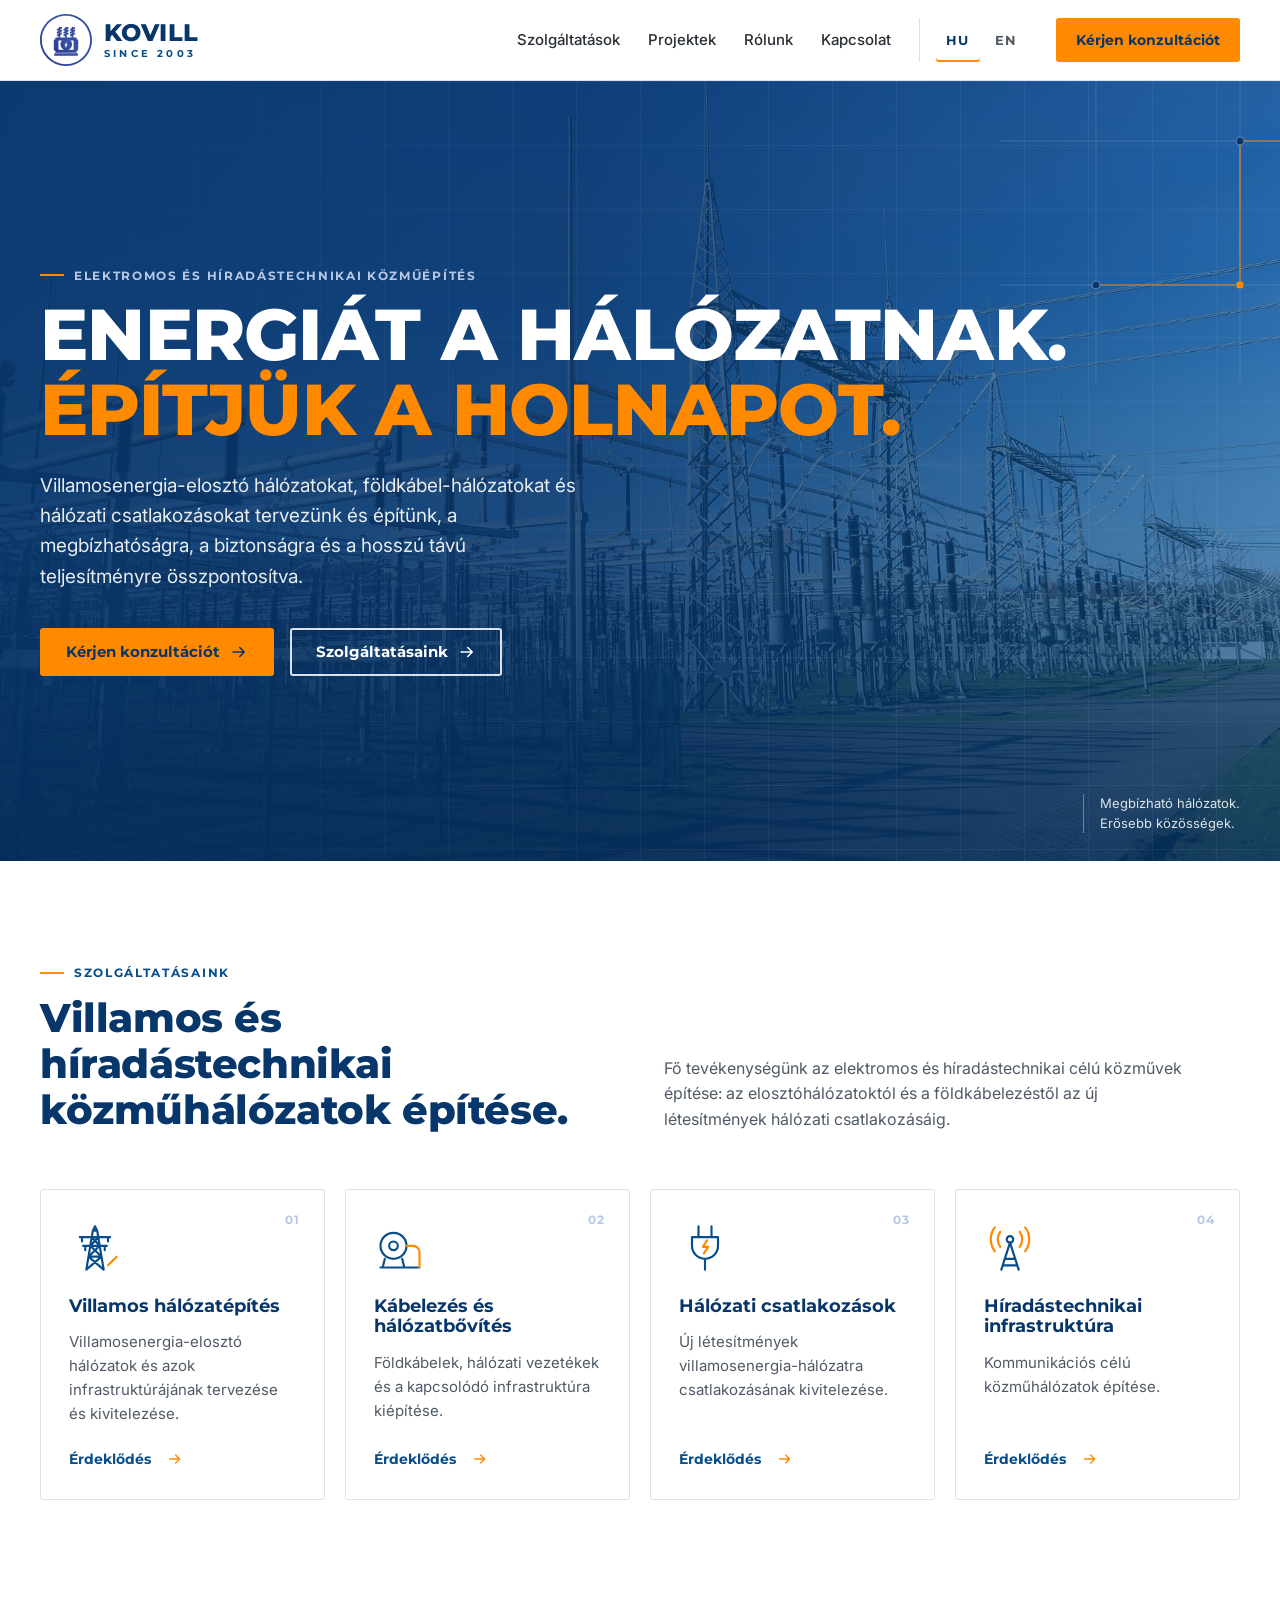
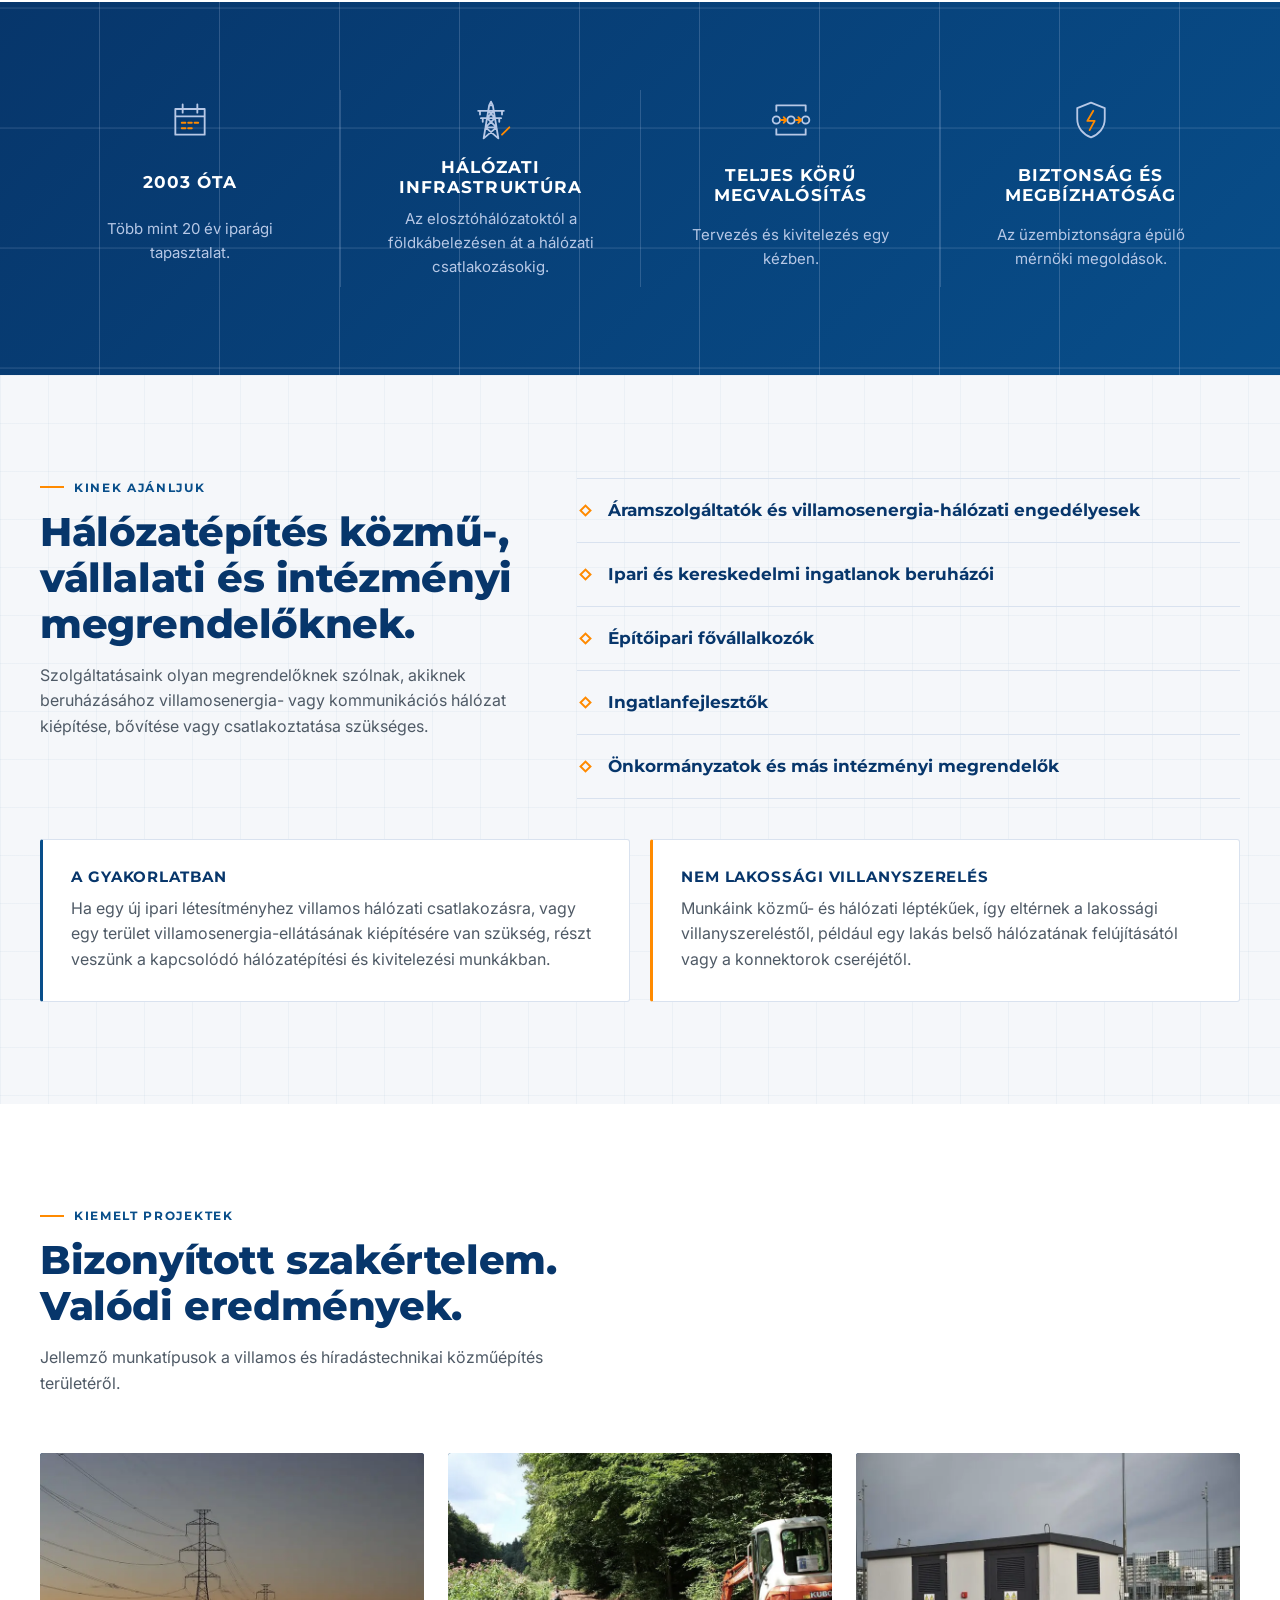
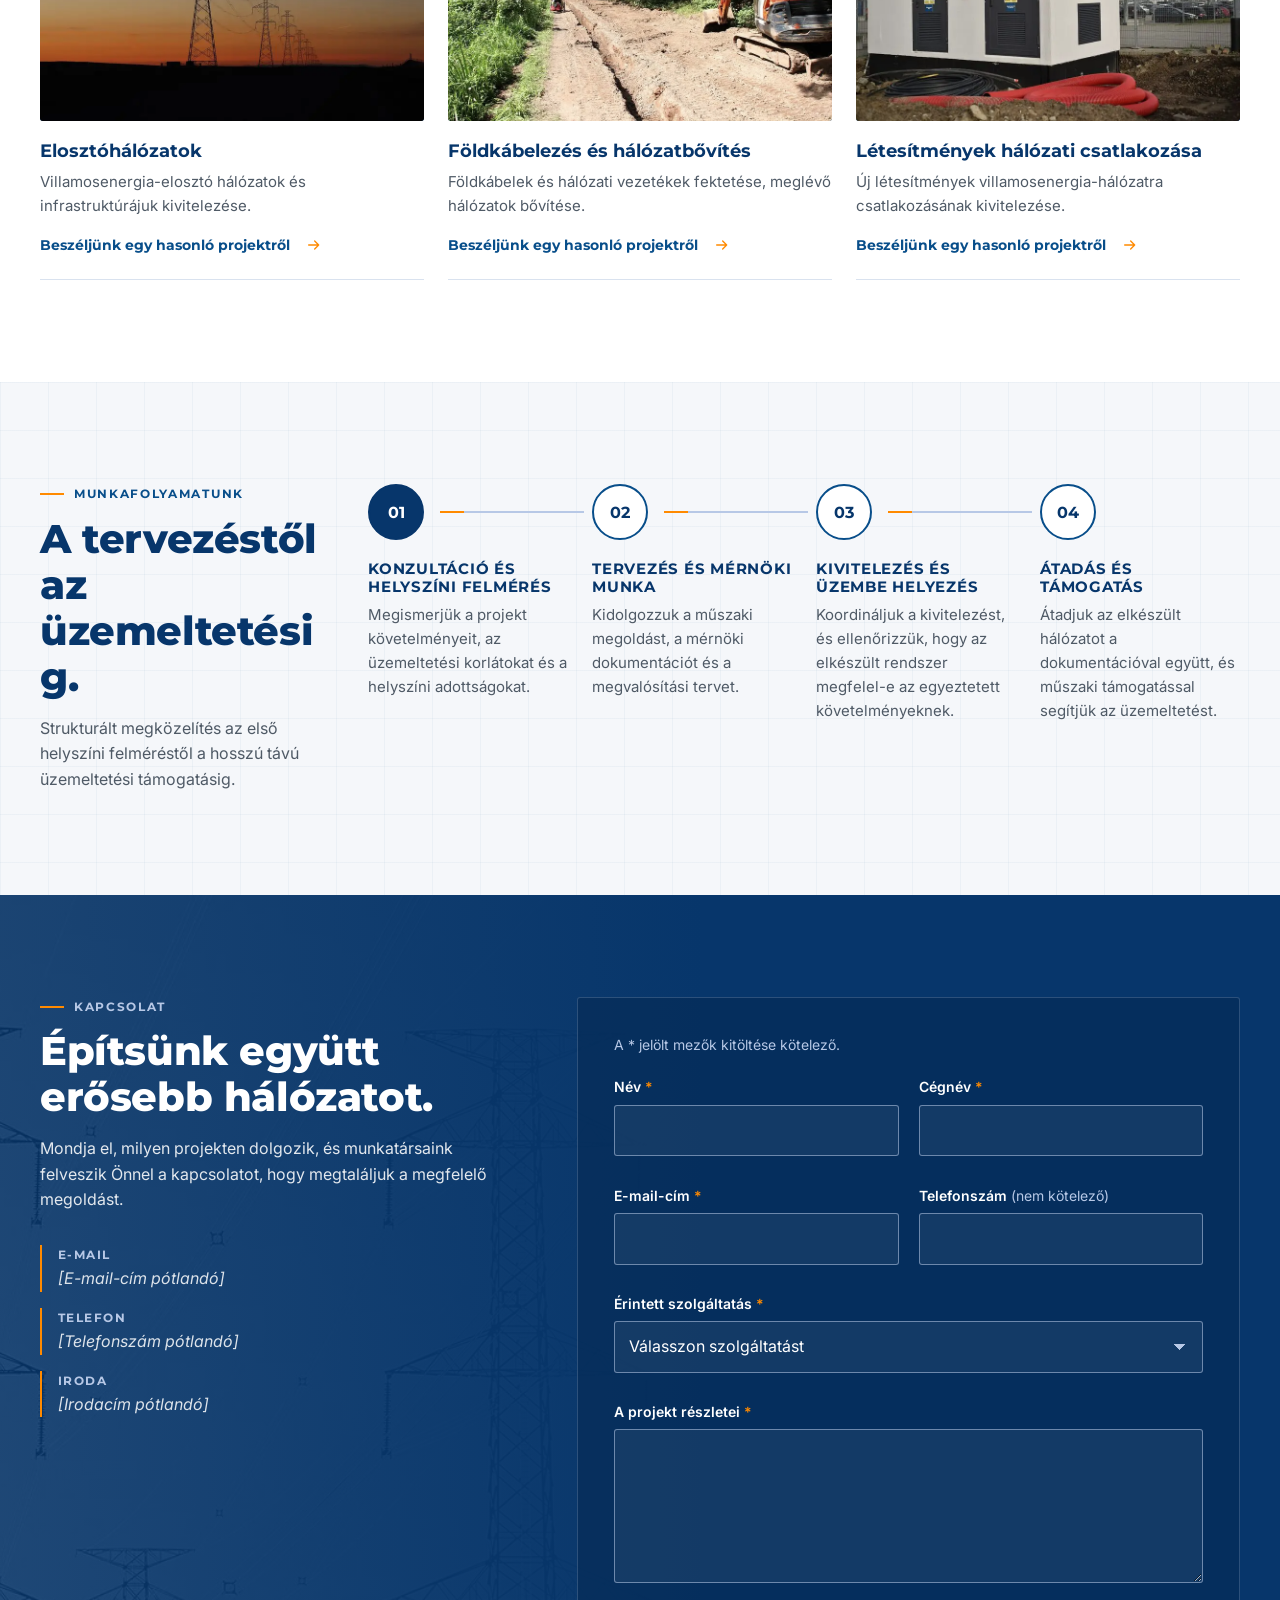
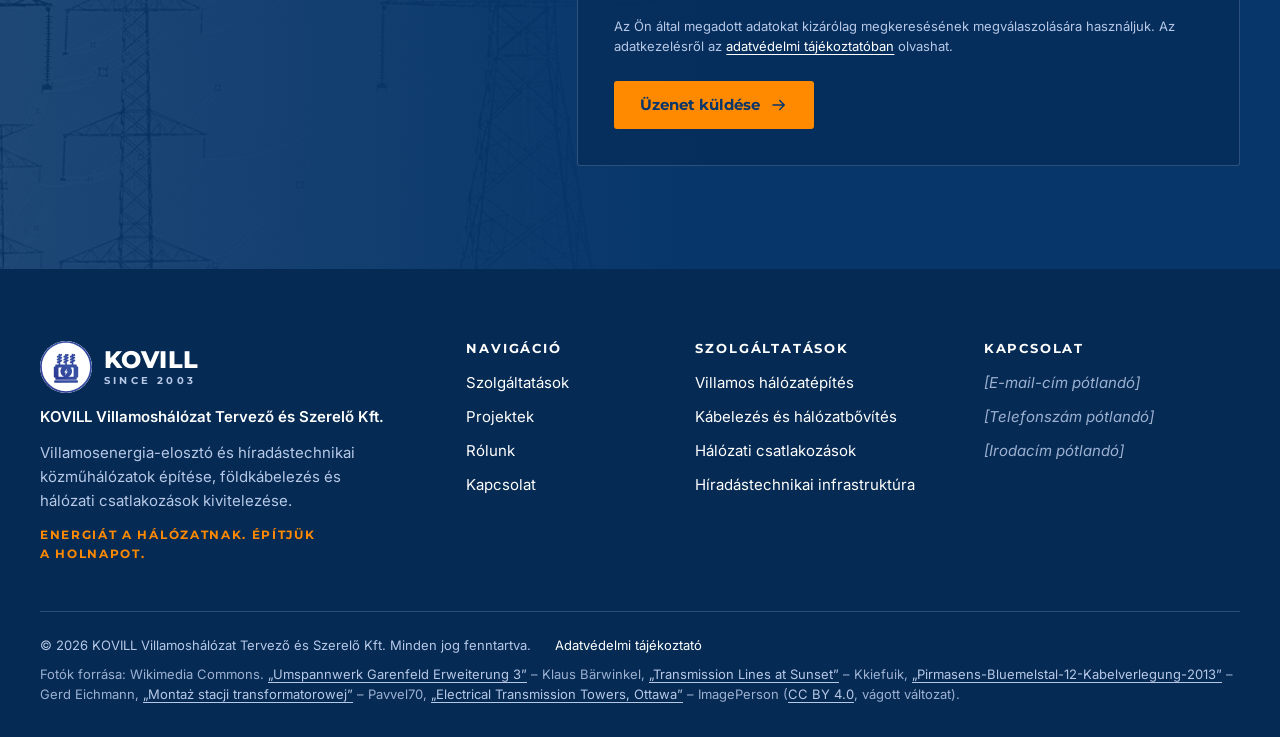
==== commit c593f158: "Align site with TEÁOR 4222 company profile Services are now power network construction, cabling and " ====
--- a/index.html
+++ b/index.html
@@ -3,8 +3,8 @@
 <head>
   <meta charset="utf-8">
   <meta name="viewport" content="width=device-width, initial-scale=1">
-  <title>KOVILL | Villamos hálózattervezés és -kivitelezés</title>
-  <meta name="description" content="A KOVILL villamos hálózatok tervezését, kivitelezését, alállomási megoldásokat és karbantartást nyújt a megbízható villamos infrastruktúráért.">
+  <title>KOVILL Kft. | Villamos és híradástechnikai közműépítés</title>
+  <meta name="description" content="A KOVILL Kft. villamosenergia-elosztó hálózatok, földkábel-hálózatok, hálózati csatlakozások és híradástechnikai közműhálózatok építésével foglalkozik.">
   <meta name="theme-color" content="#07366B">
 
   <!-- TODO: once the production domain is known, make og:image absolute and add og:url, canonical and
@@ -13,8 +13,8 @@
   <meta property="og:locale" content="hu_HU">
   <meta property="og:locale:alternate" content="en_GB">
   <meta property="og:site_name" content="KOVILL">
-  <meta property="og:title" content="KOVILL | Villamos hálózattervezés és -kivitelezés">
-  <meta property="og:description" content="Villamos hálózattervezés, kivitelezés, alállomási megoldások és karbantartás a megbízható villamos infrastruktúráért.">
+  <meta property="og:title" content="KOVILL Kft. | Villamos és híradástechnikai közműépítés">
+  <meta property="og:description" content="Villamos és híradástechnikai közműépítés: elosztóhálózatok, földkábelezés és hálózati csatlakozások.">
   <meta property="og:image" content="assets/img/og-image.jpg">
   <meta name="twitter:card" content="summary_large_image">
 
@@ -37,17 +37,19 @@
       <path d="M22 8 24 4l2 4M16 44 22 8h4l6 36M10 14h28M13 22h22M18 32h12M12 14v4M36 14v4M15 22v4M33 22v4M21 14l7.3 8M27 14l-7.3 8M19.7 22 30 32M28.3 22 18 32M18 32l14 12M30 32 16 44"/>
       <path class="ic-accent" d="M36 40 44 32"/>
     </symbol>
-    <symbol id="i-engineer" viewBox="0 0 48 48">
-      <path d="M17 20v2a7 7 0 0 0 14 0v-2M10 44v-4a10 10 0 0 1 10-10h8a10 10 0 0 1 10 10v4M20 30l4 6 4-6M24 36v8"/>
-      <path class="ic-accent" d="M15 19a9 9 0 0 1 18 0M13 19h22M24 10v5"/>
-    </symbol>
-    <symbol id="i-transformer" viewBox="0 0 48 48">
-      <path d="M10 18h28v20H10zM6 22v12M6 22h4M6 34h4M42 22v12M38 22h4M38 34h4M8 42h32M16 18V7M24 18V7M32 18V7M13 10h6M13 14h6M21 10h6M21 14h6M29 10h6M29 14h6"/>
-      <path class="ic-accent" d="M25.5 22 20 29.5h7L22.5 35"/>
-    </symbol>
-    <symbol id="i-gear" viewBox="0 0 48 48">
-      <path d="M20.12 9.51 20.7 5.29h6.6l.58 4.22a15 15 0 0 1 3.62 1.5l3.4-2.57 4.66 4.66-2.57 3.4a15 15 0 0 1 1.5 3.62l4.22.58v6.6l-4.22.58a15 15 0 0 1-1.5 3.62l2.57 3.4-4.66 4.66-3.4-2.57a15 15 0 0 1-3.62 1.5l-.58 4.22h-6.6l-.58-4.22a15 15 0 0 1-3.62-1.5l-3.4 2.57-4.66-4.66 2.57-3.4a15 15 0 0 1-1.5-3.62l-4.22-.58v-6.6l4.22-.58a15 15 0 0 1 1.5-3.62L8.44 13.1l4.66-4.66 3.4 2.57a15 15 0 0 1 3.62-1.5Z"/>
-      <circle class="ic-accent" cx="24" cy="24" r="6"/>
+    <symbol id="i-cable" viewBox="0 0 48 48">
+      <circle cx="18" cy="22" r="12"/><circle cx="18" cy="22" r="4"/>
+      <path d="M6 42h36M10 34l-2 8M26 34l2 8"/>
+      <path class="ic-accent" d="M30 22h6a6 6 0 0 1 6 6v14"/>
+    </symbol>
+    <symbol id="i-plug" viewBox="0 0 48 48">
+      <path d="M18 4v10M30 4v10M12 14h24v8a12 12 0 0 1-24 0zM24 34v10"/>
+      <path class="ic-accent" d="M26 17l-4 6h5l-4 6"/>
+    </symbol>
+    <symbol id="i-signal" viewBox="0 0 48 48">
+      <circle cx="24" cy="16" r="3"/>
+      <path d="M24 19 16 44M24 19l8 25M19.2 34h9.6M17.3 40h13.4"/>
+      <path class="ic-accent" d="M15 9a12 12 0 0 0 0 14M33 9a12 12 0 0 1 0 14M10 5a18 18 0 0 0 0 22M38 5a18 18 0 0 1 0 22"/>
     </symbol>
     <symbol id="i-calendar" viewBox="0 0 48 48">
       <path d="M8 12h32v28H8zM8 20h32M16 7v9M32 7v9"/>
@@ -115,12 +117,12 @@
         <rect class="hl-fill" x="296" y="476" width="8" height="8"/>
       </svg>
       <div class="container hero-inner">
-        <p class="eyebrow eyebrow-light">Villamos infrastruktúra és mérnöki szolgáltatások</p>
+        <p class="eyebrow eyebrow-light">Elektromos és híradástechnikai közműépítés</p>
         <h1 class="hero-title" id="hero-title">
           <span>Energiát a hálózatnak.</span>
           <span class="accent">Építjük a holnapot.</span>
         </h1>
-        <p class="hero-lead">Villamos hálózati infrastruktúrát tervezünk és kivitelezünk az elosztóhálózatoktól az összetett alállomásokig, a megbízhatóságra, a biztonságra és a hosszú távú teljesítményre összpontosítva.</p>
+        <p class="hero-lead">Villamosenergia-elosztó hálózatokat, földkábel-hálózatokat és hálózati csatlakozásokat tervezünk és építünk, a megbízhatóságra, a biztonságra és a hosszú távú teljesítményre összpontosítva.</p>
         <div class="btn-row">
           <a class="btn btn-primary" href="#contact">Kérjen konzultációt <svg class="btn-icon" aria-hidden="true"><use href="#i-arrow"/></svg></a>
           <a class="btn btn-outline-light" href="#services">Szolgáltatásaink <svg class="btn-icon" aria-hidden="true"><use href="#i-arrow"/></svg></a>
@@ -135,39 +137,39 @@
         <div class="section-head section-head-split reveal">
           <div>
             <p class="eyebrow">Szolgáltatásaink</p>
-            <h2 class="section-title" id="services-title">Teljes körű megoldások korszerű energia&shy;rendszerekhez.</h2>
+            <h2 class="section-title" id="services-title">Villamos és híradástechnikai közműhálózatok építése.</h2>
           </div>
-          <p class="section-intro">A kezdeti tervezéstől a kivitelezésen át a hosszú távú karbantartásig megbízható, hatékony és jövőálló villamos hálózati megoldásokat nyújtunk.</p>
+          <p class="section-intro">Fő tevékenységünk az elektromos és híradástechnikai célú közművek építése: az elosztóhálózatoktól és a földkábelezéstől az új létesítmények hálózati csatlakozásáig.</p>
         </div>
 
         <ul class="card-grid" role="list">
           <li class="service-card reveal">
             <span class="card-index" aria-hidden="true">01</span>
             <svg class="icon icon-lg" aria-hidden="true"><use href="#i-tower"/></svg>
-            <h3 class="card-title">Hálózattervezés</h3>
-            <p>Hálózatfejlesztési tervezés, teljesítményáramlás-számítás (load flow), műszaki tervezés és mérnöki dokumentáció.</p>
-            <a class="text-link" href="#contact" data-service="grid-design">Érdeklődés<span class="sr-only">: hálózattervezés</span> <svg class="btn-icon" aria-hidden="true"><use href="#i-arrow"/></svg></a>
+            <h3 class="card-title">Villamos hálózatépítés</h3>
+            <p>Villamosenergia-elosztó hálózatok és azok infrastruktúrájának tervezése és kivitelezése.</p>
+            <a class="text-link" href="#contact" data-service="network-construction">Érdeklődés<span class="sr-only">: villamos hálózatépítés</span> <svg class="btn-icon" aria-hidden="true"><use href="#i-arrow"/></svg></a>
           </li>
           <li class="service-card reveal">
             <span class="card-index" aria-hidden="true">02</span>
-            <svg class="icon icon-lg" aria-hidden="true"><use href="#i-engineer"/></svg>
-            <h3 class="card-title">Villamos kivitelezés</h3>
-            <p>Kábelrendszerek, elosztóhálózatok, kapcsolóberendezések és irányítástechnikai rendszerek.</p>
-            <a class="text-link" href="#contact" data-service="electrical-installation">Érdeklődés<span class="sr-only">: villamos kivitelezés</span> <svg class="btn-icon" aria-hidden="true"><use href="#i-arrow"/></svg></a>
+            <svg class="icon icon-lg" aria-hidden="true"><use href="#i-cable"/></svg>
+            <h3 class="card-title">Kábelezés és hálózatbővítés</h3>
+            <p>Földkábelek, hálózati vezetékek és a kapcsolódó infrastruktúra kiépítése.</p>
+            <a class="text-link" href="#contact" data-service="cabling">Érdeklődés<span class="sr-only">: kábelezés és hálózatbővítés</span> <svg class="btn-icon" aria-hidden="true"><use href="#i-arrow"/></svg></a>
           </li>
           <li class="service-card reveal">
             <span class="card-index" aria-hidden="true">03</span>
-            <svg class="icon icon-lg" aria-hidden="true"><use href="#i-transformer"/></svg>
-            <h3 class="card-title">Alállomási megoldások</h3>
-            <p>Nagy- és középfeszültségű alállomások, transzformátorok, védelmi rendszerek és irányítástechnikai infrastruktúra.</p>
-            <a class="text-link" href="#contact" data-service="substation-solutions">Érdeklődés<span class="sr-only">: alállomási megoldások</span> <svg class="btn-icon" aria-hidden="true"><use href="#i-arrow"/></svg></a>
+            <svg class="icon icon-lg" aria-hidden="true"><use href="#i-plug"/></svg>
+            <h3 class="card-title">Hálózati csatlakozások</h3>
+            <p>Új létesítmények villamosenergia-hálózatra csatlakozásának kivitelezése.</p>
+            <a class="text-link" href="#contact" data-service="grid-connection">Érdeklődés<span class="sr-only">: hálózati csatlakozások</span> <svg class="btn-icon" aria-hidden="true"><use href="#i-arrow"/></svg></a>
           </li>
           <li class="service-card reveal">
             <span class="card-index" aria-hidden="true">04</span>
-            <svg class="icon icon-lg" aria-hidden="true"><use href="#i-gear"/></svg>
-            <h3 class="card-title">Karbantartás és korszerűsítés</h3>
-            <p>Kritikus villamos infrastruktúra ellenőrzése, vizsgálata, korszerűsítése és élettartamának meghosszabbítása.</p>
-            <a class="text-link" href="#contact" data-service="maintenance-modernisation">Érdeklődés<span class="sr-only">: karbantartás és korszerűsítés</span> <svg class="btn-icon" aria-hidden="true"><use href="#i-arrow"/></svg></a>
+            <svg class="icon icon-lg" aria-hidden="true"><use href="#i-signal"/></svg>
+            <h3 class="card-title">Híradástechnikai infrastruktúra</h3>
+            <p>Kommunikációs célú közműhálózatok építése.</p>
+            <a class="text-link" href="#contact" data-service="telecom">Érdeklődés<span class="sr-only">: híradástechnikai infrastruktúra</span> <svg class="btn-icon" aria-hidden="true"><use href="#i-arrow"/></svg></a>
           </li>
         </ul>
       </div>
@@ -186,12 +188,12 @@
           <li class="strength reveal">
             <svg class="icon icon-md" aria-hidden="true"><use href="#i-tower"/></svg>
             <h3 class="strength-title">Hálózati infrastruktúra</h3>
-            <p>Az elosztóhálózatoktól a nagyfeszültségű alállomásokig.</p>
+            <p>Az elosztóhálózatoktól a földkábelezésen át a hálózati csatlakozásokig.</p>
           </li>
           <li class="strength reveal">
             <svg class="icon icon-md" aria-hidden="true"><use href="#i-flow"/></svg>
             <h3 class="strength-title">Teljes körű megvalósítás</h3>
-            <p>Tervezés, kivitelezés és karbantartás.</p>
+            <p>Tervezés és kivitelezés egy kézben.</p>
           </li>
           <li class="strength reveal">
             <svg class="icon icon-md" aria-hidden="true"><use href="#i-shield"/></svg>
@@ -199,6 +201,34 @@
             <p>Az üzembiztonságra épülő mérnöki megoldások.</p>
           </li>
         </ul>
+      </div>
+    </section>
+
+    <!-- CLIENTS: typical client groups for this line of work (TEÁOR 4222), not a verified client list. -->
+    <section class="section section-light" id="clients" aria-labelledby="clients-title">
+      <div class="container clients-layout">
+        <div class="section-head reveal">
+          <p class="eyebrow">Kinek ajánljuk</p>
+          <h2 class="section-title" id="clients-title">Hálózatépítés közmű-, vállalati és intézményi megrendelőknek.</h2>
+          <p class="section-intro">Szolgáltatásaink olyan megrendelőknek szólnak, akiknek beruházásához villamosenergia- vagy kommunikációs hálózat kiépítése, bővítése vagy csatlakoztatása szükséges.</p>
+        </div>
+        <ul class="client-list reveal" role="list">
+          <li>Áramszolgáltatók és villamosenergia-hálózati engedélyesek</li>
+          <li>Ipari és kereskedelmi ingatlanok beruházói</li>
+          <li>Építőipari fővállalkozók</li>
+          <li>Ingatlanfejlesztők</li>
+          <li>Önkormányzatok és más intézményi megrendelők</li>
+        </ul>
+        <div class="practice">
+          <div class="practice-card reveal">
+            <h3 class="practice-title">A gyakorlatban</h3>
+            <p>Ha egy új ipari létesítményhez villamos hálózati csatlakozásra, vagy egy terület villamosenergia-ellátásának kiépítésére van szükség, részt veszünk a kapcsolódó hálózatépítési és kivitelezési munkákban.</p>
+          </div>
+          <div class="practice-card practice-note reveal">
+            <h3 class="practice-title">Nem lakossági villanyszerelés</h3>
+            <p>Munkáink közmű- és hálózati léptékűek, így eltérnek a lakossági villanyszereléstől, például egy lakás belső hálózatának felújításától vagy a konnektorok cseréjétől.</p>
+          </div>
+        </div>
       </div>
     </section>
 
@@ -210,23 +240,10 @@
         <div class="section-head reveal">
           <p class="eyebrow">Kiemelt projektek</p>
           <h2 class="section-title" id="projects-title">Bizonyított szakértelem. Valódi eredmények.</h2>
-          <p class="section-intro">Jellemző példák az általunk tervezett, kivitelezett és karbantartott infrastruktúrára.</p>
+          <p class="section-intro">Jellemző munkatípusok a villamos és híradástechnikai közműépítés területéről.</p>
         </div>
 
         <ul class="project-grid" role="list">
-          <li class="project-card reveal">
-            <div class="project-media">
-              <picture>
-                <source type="image/webp" srcset="assets/img/project-substation.webp">
-                <img src="assets/img/project-substation.jpg" alt="Kapcsolóberendezések és túlfeszültség-levezetők acél tartószerkezeteken egy nagyfeszültségű alállomáson" width="800" height="560" loading="lazy" decoding="async">
-              </picture>
-            </div>
-            <div class="project-body">
-              <h3 class="card-title">Alállomási infrastruktúra</h3>
-              <p>Villamos alállomási infrastruktúra tervezése és kivitelezése.</p>
-              <a class="text-link stretched" href="#contact" data-service="substation-solutions">Beszéljünk egy hasonló projektről<span class="sr-only">: alállomási infrastruktúra</span> <svg class="btn-icon" aria-hidden="true"><use href="#i-arrow"/></svg></a>
-            </div>
-          </li>
           <li class="project-card reveal">
             <div class="project-media">
               <picture>
@@ -236,21 +253,34 @@
             </div>
             <div class="project-body">
               <h3 class="card-title">Elosztóhálózatok</h3>
-              <p>Villamos elosztóhálózatok tervezése és kivitelezése.</p>
-              <a class="text-link stretched" href="#contact" data-service="electrical-installation">Beszéljünk egy hasonló projektről<span class="sr-only">: elosztóhálózatok</span> <svg class="btn-icon" aria-hidden="true"><use href="#i-arrow"/></svg></a>
+              <p>Villamosenergia-elosztó hálózatok és infrastruktúrájuk kivitelezése.</p>
+              <a class="text-link stretched" href="#contact" data-service="network-construction">Beszéljünk egy hasonló projektről<span class="sr-only">: elosztóhálózatok</span> <svg class="btn-icon" aria-hidden="true"><use href="#i-arrow"/></svg></a>
             </div>
           </li>
           <li class="project-card reveal">
             <div class="project-media">
               <picture>
-                <source type="image/webp" srcset="assets/img/project-transformer.webp">
-                <img src="assets/img/project-transformer.jpg" alt="Nagy teljesítményű nagyfeszültségű transzformátor egy alállomáson" width="800" height="560" loading="lazy" decoding="async">
+                <source type="image/webp" srcset="assets/img/project-cabling.webp">
+                <img src="assets/img/project-cabling.jpg" alt="Kotrógép földkábel-árkot ás egy erdei út mentén" width="800" height="560" loading="lazy" decoding="async">
               </picture>
             </div>
             <div class="project-body">
-              <h3 class="card-title">Transzformátorállomások</h3>
-              <p>Transzformátorállomási berendezések telepítése, rendszerintegrációja és üzembe helyezése.</p>
-              <a class="text-link stretched" href="#contact" data-service="substation-solutions">Beszéljünk egy hasonló projektről<span class="sr-only">: transzformátorállomások</span> <svg class="btn-icon" aria-hidden="true"><use href="#i-arrow"/></svg></a>
+              <h3 class="card-title">Földkábelezés és hálózatbővítés</h3>
+              <p>Földkábelek és hálózati vezetékek fektetése, meglévő hálózatok bővítése.</p>
+              <a class="text-link stretched" href="#contact" data-service="cabling">Beszéljünk egy hasonló projektről<span class="sr-only">: földkábelezés és hálózatbővítés</span> <svg class="btn-icon" aria-hidden="true"><use href="#i-arrow"/></svg></a>
+            </div>
+          </li>
+          <li class="project-card reveal">
+            <div class="project-media">
+              <picture>
+                <source type="image/webp" srcset="assets/img/project-connection.webp">
+                <img src="assets/img/project-connection.jpg" alt="Új konténeres transzformátorállomás telepítése egy építkezésen, előtérben kábelvédő csövekkel" width="800" height="560" loading="lazy" decoding="async">
+              </picture>
+            </div>
+            <div class="project-body">
+              <h3 class="card-title">Létesítmények hálózati csatlakozása</h3>
+              <p>Új létesítmények villamosenergia-hálózatra csatlakozásának kivitelezése.</p>
+              <a class="text-link stretched" href="#contact" data-service="grid-connection">Beszéljünk egy hasonló projektről<span class="sr-only">: létesítmények hálózati csatlakozása</span> <svg class="btn-icon" aria-hidden="true"><use href="#i-arrow"/></svg></a>
             </div>
           </li>
         </ul>
@@ -290,8 +320,8 @@
           <li class="step reveal">
             <span class="step-num" aria-hidden="true">04</span>
             <div>
-              <h3 class="step-title"><span class="sr-only">4. lépés: </span>Karbantartás és támogatás</h3>
-              <p>Karbantartással, rendszeres ellenőrzéssel és műszaki támogatással segítjük az üzembiztonságot.</p>
+              <h3 class="step-title"><span class="sr-only">4. lépés: </span>Átadás és támogatás</h3>
+              <p>Átadjuk az elkészült hálózatot a dokumentációval együtt, és műszaki támogatással segítjük az üzemeltetést.</p>
             </div>
           </li>
         </ol>
@@ -347,10 +377,10 @@
               <label for="f-service">Érintett szolgáltatás <span class="req" aria-hidden="true">*</span></label>
               <select id="f-service" name="service" required aria-describedby="f-service-error">
                 <option value="">Válasszon szolgáltatást</option>
-                <option value="grid-design">Hálózattervezés</option>
-                <option value="electrical-installation">Villamos kivitelezés</option>
-                <option value="substation-solutions">Alállomási megoldások</option>
-                <option value="maintenance-modernisation">Karbantartás és korszerűsítés</option>
+                <option value="network-construction">Villamos hálózatépítés</option>
+                <option value="cabling">Kábelezés és hálózatbővítés</option>
+                <option value="grid-connection">Hálózati csatlakozások</option>
+                <option value="telecom">Híradástechnikai infrastruktúra</option>
                 <option value="other">Egyéb</option>
               </select>
               <p class="field-error" id="f-service-error"></p>
@@ -392,7 +422,7 @@
           </span>
         </a>
         <p class="footer-company">KOVILL Villamoshálózat Tervező és Szerelő Kft.</p>
-        <p>Villamos hálózattervezés, kivitelezés, alállomási megoldások és karbantartás a megbízható villamos infrastruktúráért.</p>
+        <p>Villamosenergia-elosztó és híradástechnikai közműhálózatok építése, földkábelezés és hálózati csatlakozások kivitelezése.</p>
         <p class="footer-tagline">Energiát a hálózatnak. Építjük a holnapot.</p>
       </div>
 
@@ -409,10 +439,10 @@
       <div class="footer-col">
         <h2 class="footer-heading">Szolgáltatások</h2>
         <ul role="list">
-          <li><a href="#services">Hálózattervezés</a></li>
-          <li><a href="#services">Villamos kivitelezés</a></li>
-          <li><a href="#services">Alállomási megoldások</a></li>
-          <li><a href="#services">Karbantartás és korszerűsítés</a></li>
+          <li><a href="#services">Villamos hálózatépítés</a></li>
+          <li><a href="#services">Kábelezés és hálózatbővítés</a></li>
+          <li><a href="#services">Hálózati csatlakozások</a></li>
+          <li><a href="#services">Híradástechnikai infrastruktúra</a></li>
         </ul>
       </div>
 
@@ -431,8 +461,10 @@
       <p><a href="adatvedelem.html">Adatvédelmi tájékoztató</a></p>
       <p class="credits">Fotók forrása: Wikimedia Commons. <a href="https://commons.wikimedia.org/wiki/File:Umspannwerk_Garenfeld_Erweiterung_3.jpg">„Umspannwerk Garenfeld Erweiterung 3”</a> – Klaus Bärwinkel,
         <a href="https://commons.wikimedia.org/wiki/File:Transmission_Lines_at_Sunset.jpg">„Transmission Lines at Sunset”</a> – Kkiefuik,
+        <a href="https://commons.wikimedia.org/wiki/File:Pirmasens-Bluemelstal-12-Kabelverlegung-2013-gje.jpg">„Pirmasens-Bluemelstal-12-Kabelverlegung-2013”</a> – Gerd Eichmann,
+        <a href="https://commons.wikimedia.org/wiki/File:Monta%C5%BC_stacji_transformatorowej.jpg">„Montaż stacji transformatorowej”</a> – Pavvel70,
         <a href="https://commons.wikimedia.org/wiki/File:Electrical_Transmission_Towers,_Ottawa_TC001.jpg">„Electrical Transmission Towers, Ottawa”</a> – ImagePerson
-        (<a href="https://creativecommons.org/licenses/by/4.0/deed.hu">CC BY 4.0</a>, vágott változat); a többi fotó CC0.</p>
+        (<a href="https://creativecommons.org/licenses/by/4.0/deed.hu">CC BY 4.0</a>, vágott változat).</p>
     </div>
   </footer>
 </body>
--- a/css/styles.css
+++ b/css/styles.css
@@ -571,6 +571,50 @@
   .strength + .strength { border-left: 1px solid var(--line-dark); }
 }
 
+/* ---------- Clients ("who it's for") ---------- */
+.clients-layout { display: grid; gap: 8px 64px; }
+@media (min-width: 960px) {
+  .clients-layout { grid-template-columns: 5fr 7fr; align-items: start; }
+  .practice { grid-column: 1 / -1; margin-top: 40px; }
+}
+.client-list { border-top: 1px solid var(--border); }
+.client-list li {
+  display: flex;
+  align-items: center;
+  gap: 18px;
+  padding: 18px 4px;
+  border-bottom: 1px solid var(--border);
+  font-family: var(--font-head);
+  font-size: 1.0625rem;
+  font-weight: 700;
+  color: var(--navy);
+}
+/* small diamond "node" marker */
+.client-list li::before {
+  content: "";
+  flex: none;
+  width: 9px; height: 9px;
+  border: 2px solid var(--orange);
+  transform: rotate(45deg);
+}
+.practice { display: grid; gap: 20px; margin-top: 32px; }
+@media (min-width: 768px) { .practice { grid-template-columns: 1fr 1fr; } }
+.practice-card {
+  padding: 28px;
+  background: var(--white);
+  border: 1px solid var(--border);
+  border-left: 3px solid var(--cobalt);
+  border-radius: var(--radius);
+}
+.practice-note { border-left-color: var(--orange); }
+.practice-title {
+  margin-bottom: 10px;
+  font-size: 0.9375rem;
+  letter-spacing: 0.06em;
+  text-transform: uppercase;
+}
+.practice-card p { color: var(--text-muted); }
+
 /* ---------- Projects ---------- */
 .project-grid { display: grid; gap: 32px 24px; }
 @media (min-width: 900px) { .project-grid { grid-template-columns: repeat(3, 1fr); } }
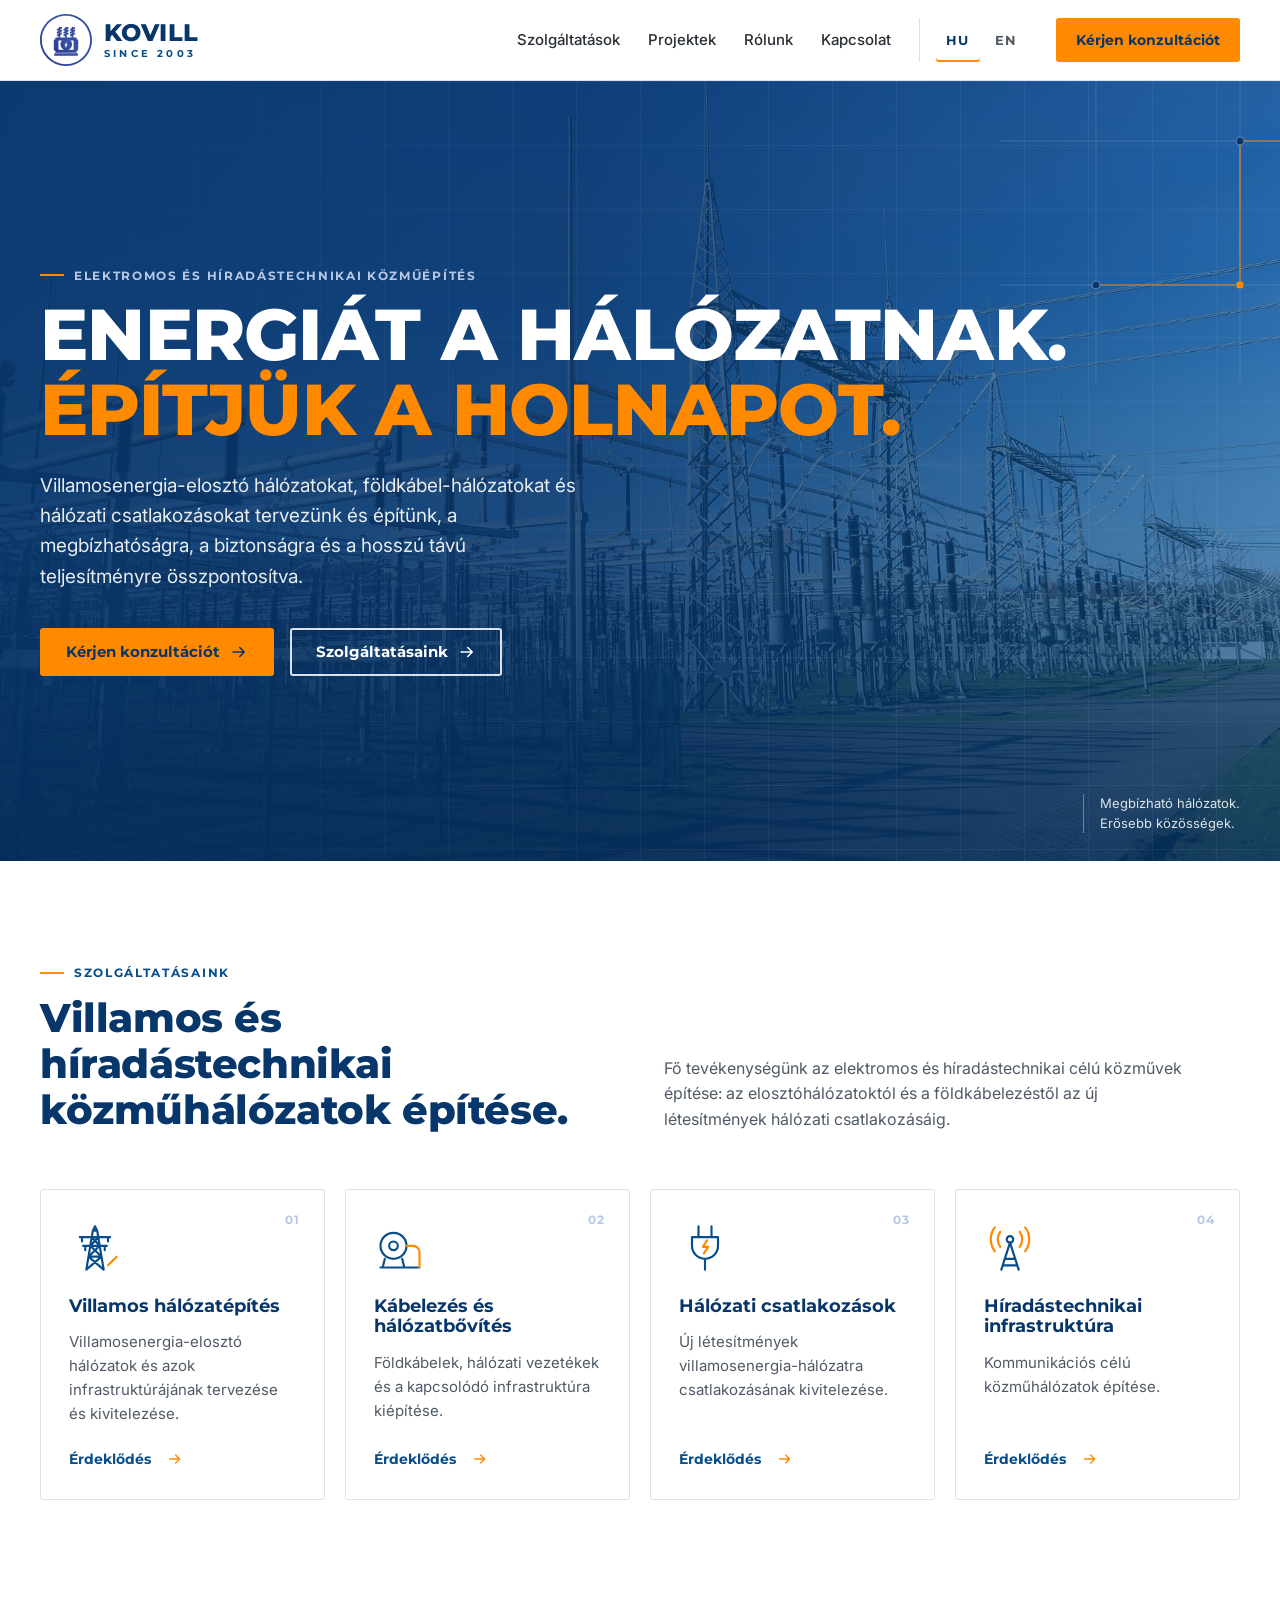
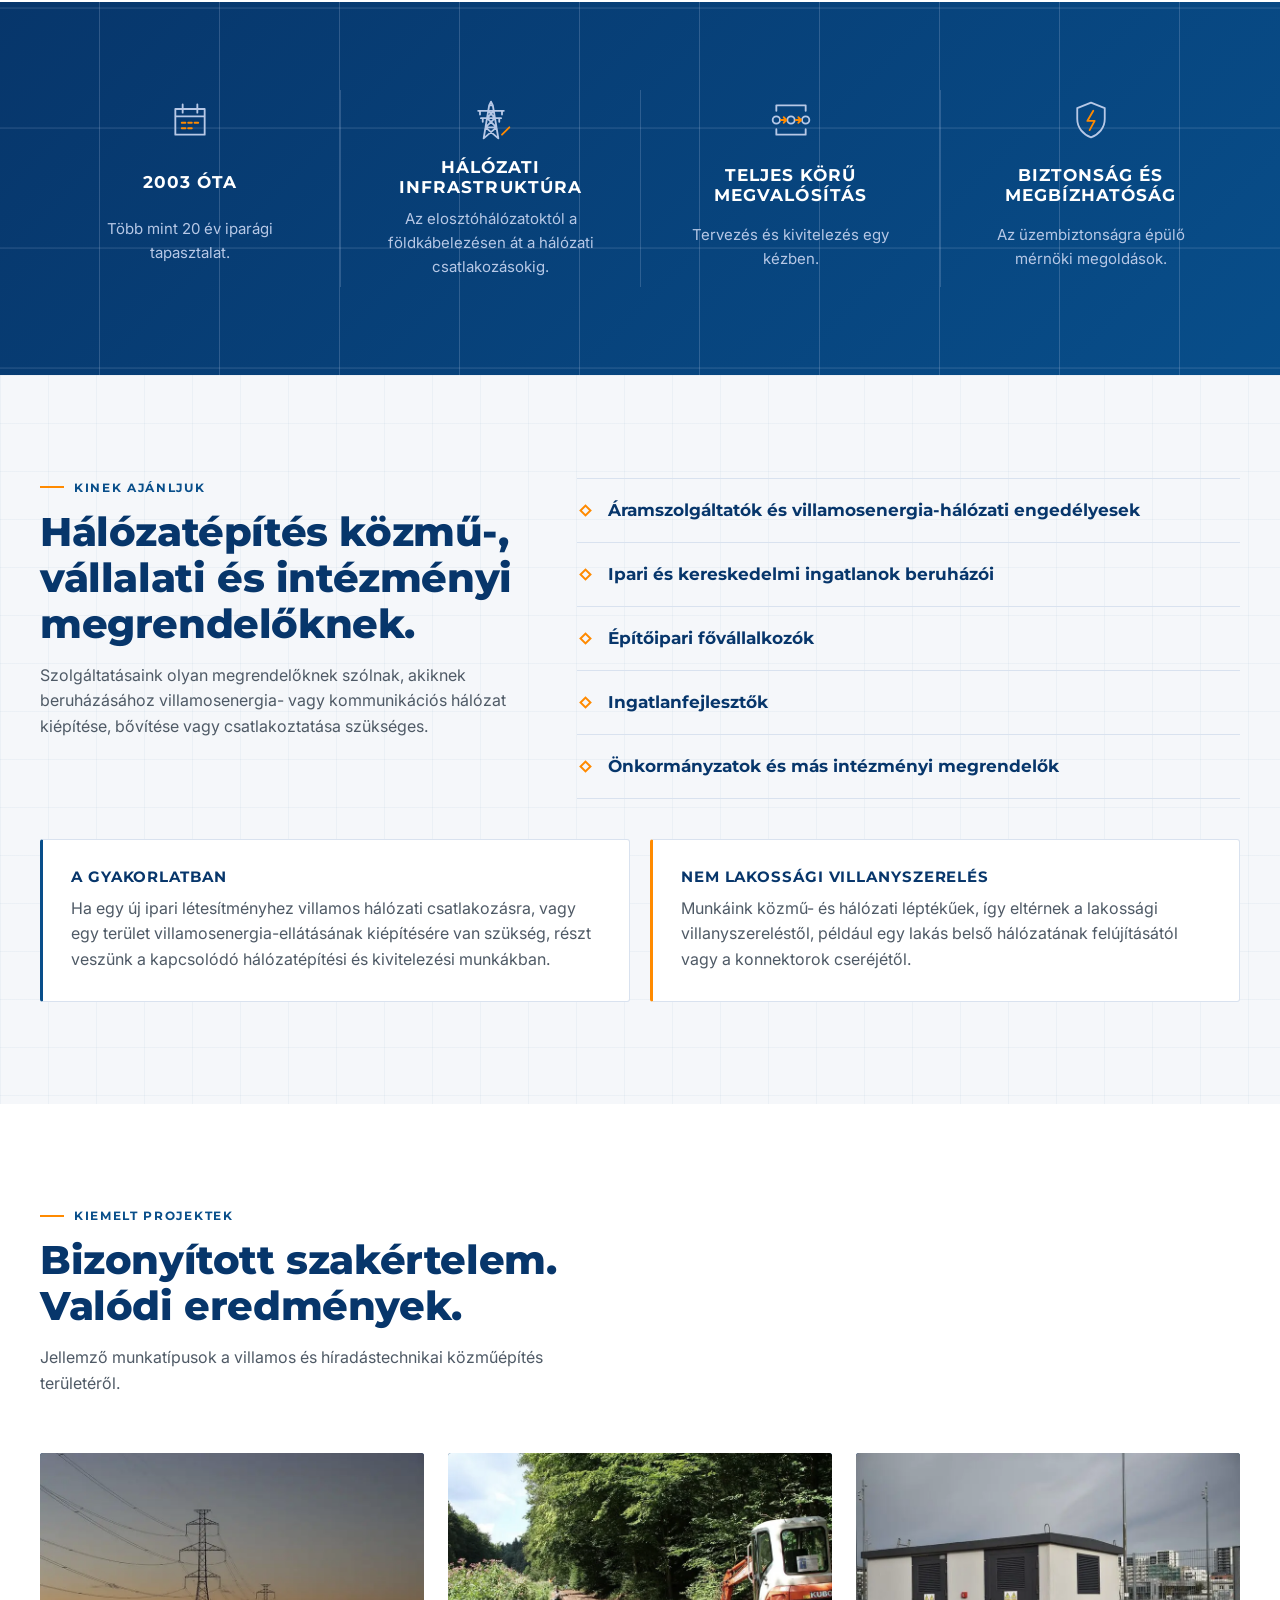
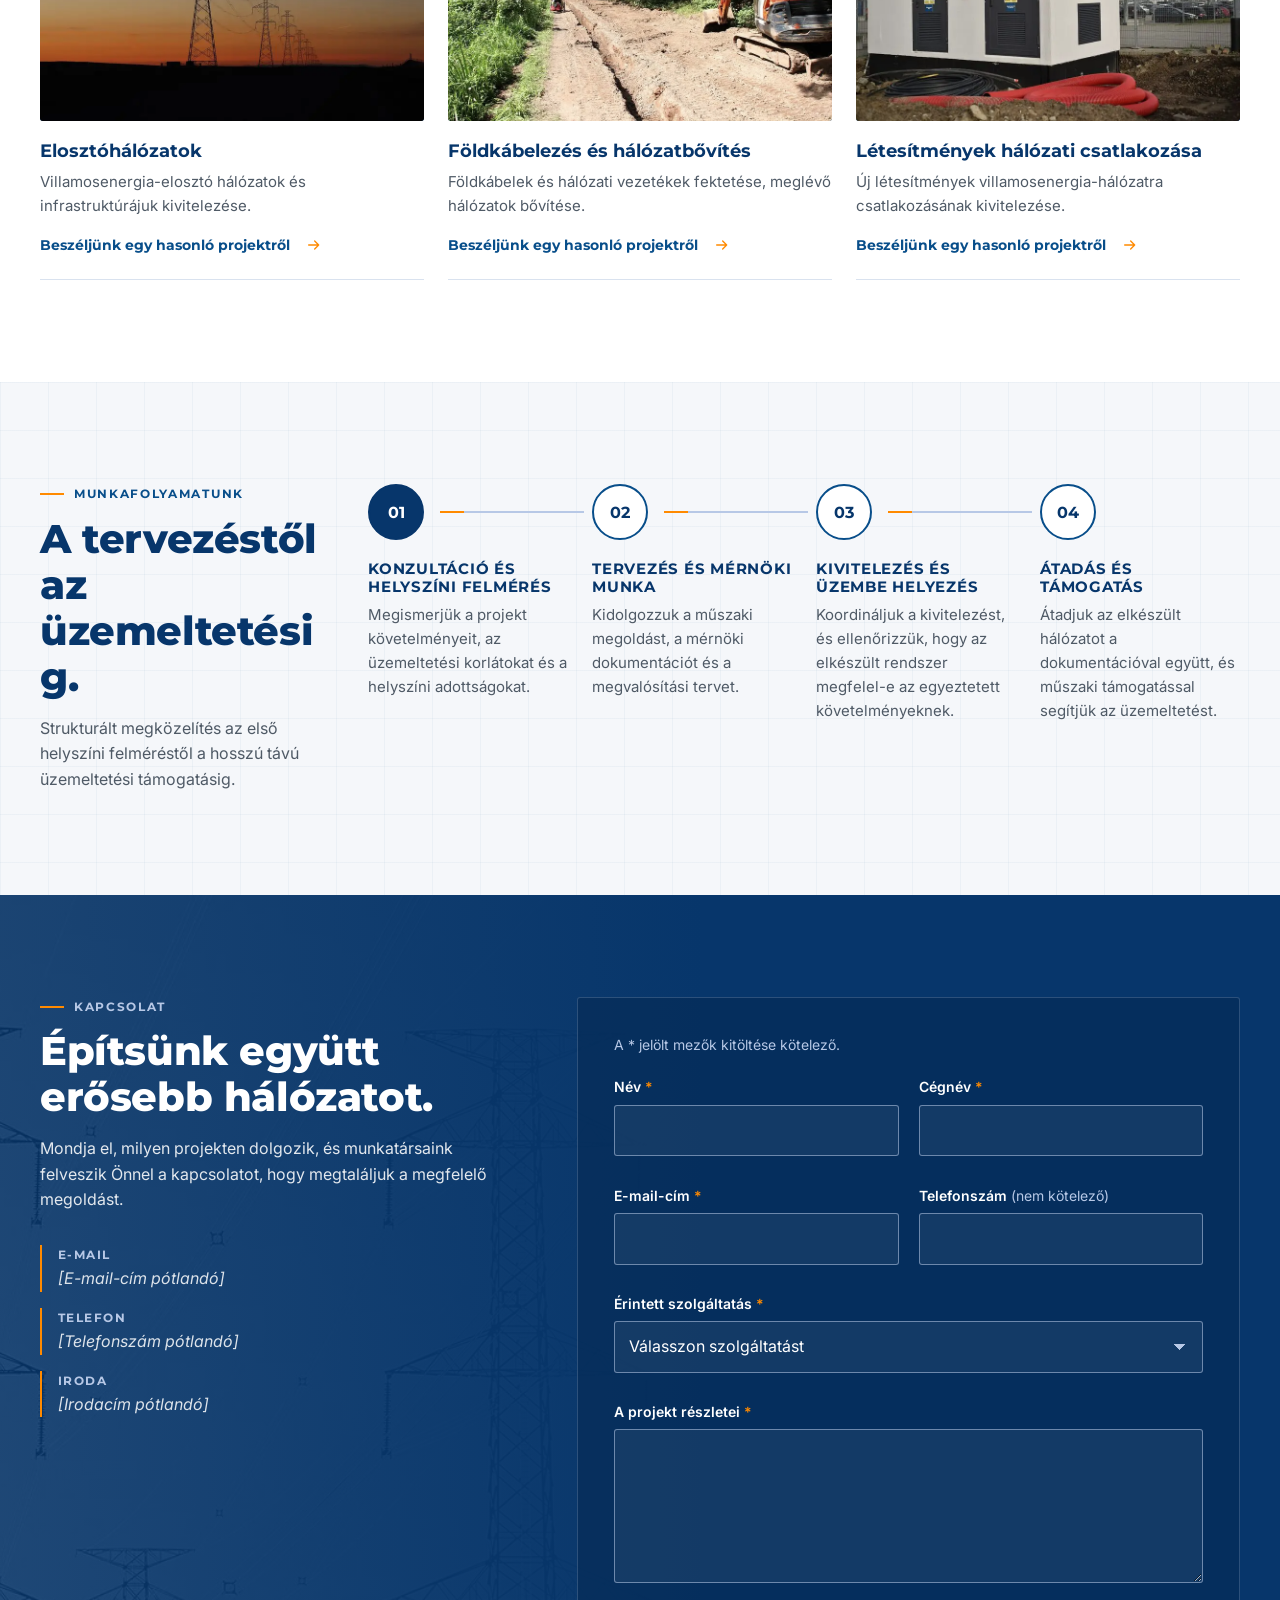
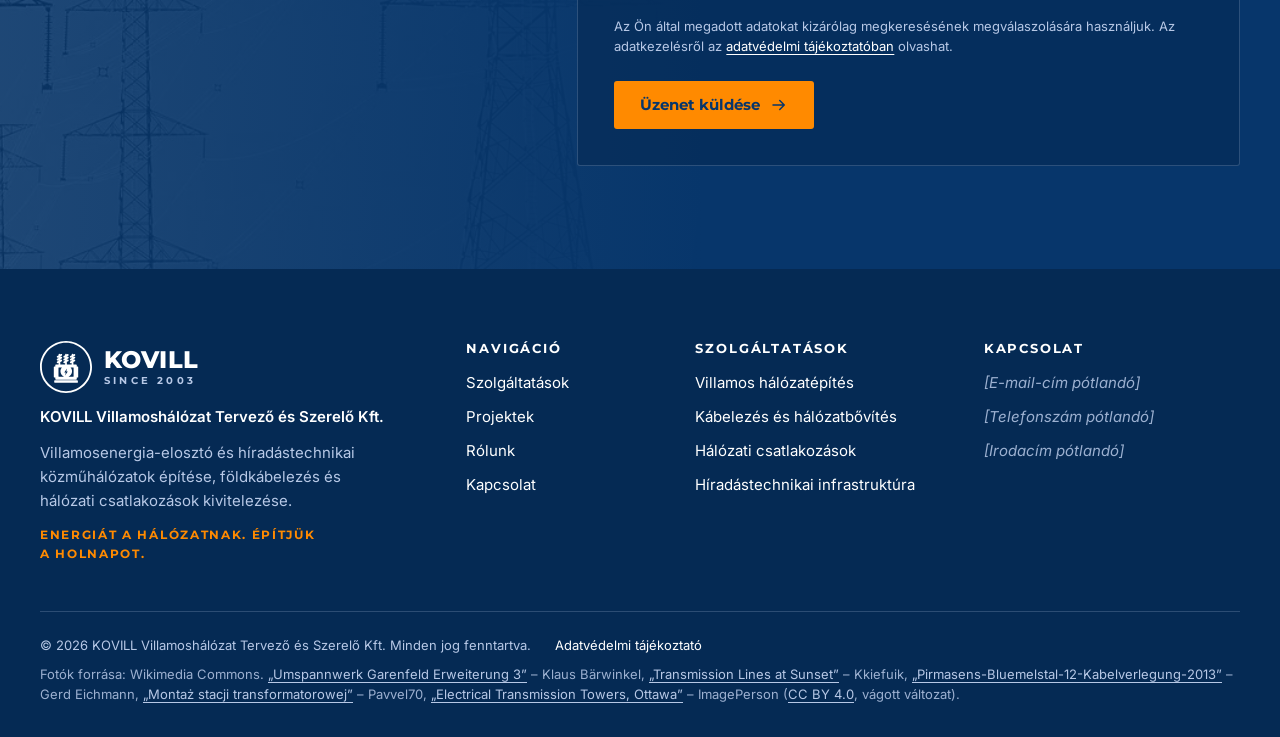
==== commit 0b45ca6e: "Use flat white logo mark in the footer Adds assets/logo/kovill_mark_white.svg (single-colour white v" ====
--- a/index.html
+++ b/index.html
@@ -415,7 +415,7 @@
     <div class="container footer-grid">
       <div class="footer-brand">
         <a class="brand brand-footer" href="#top" aria-label="KOVILL, vissza az oldal tetejére">
-          <img class="brand-mark" src="assets/logo/kovill_mark.svg" alt="" width="48" height="48" loading="lazy">
+          <img class="brand-mark" src="assets/logo/kovill_mark_white.svg" alt="" width="48" height="48" loading="lazy">
           <span class="brand-text" aria-hidden="true">
             <span class="brand-name">KOVILL</span>
             <span class="brand-since">Since 2003</span>
--- a/css/styles.css
+++ b/css/styles.css
@@ -864,7 +864,6 @@
 @media (min-width: 960px) { .footer-grid { grid-template-columns: 2fr 1fr 1.3fr 1.3fr; } }
 
 .footer-brand { display: grid; gap: 12px; align-content: start; }
-.brand-footer .brand-mark { background: var(--white); border-radius: 50%; }
 .brand-footer .brand-name { color: var(--white); }
 .brand-footer .brand-since { color: var(--steel); }
 .brand-footer:hover { text-decoration: none; }
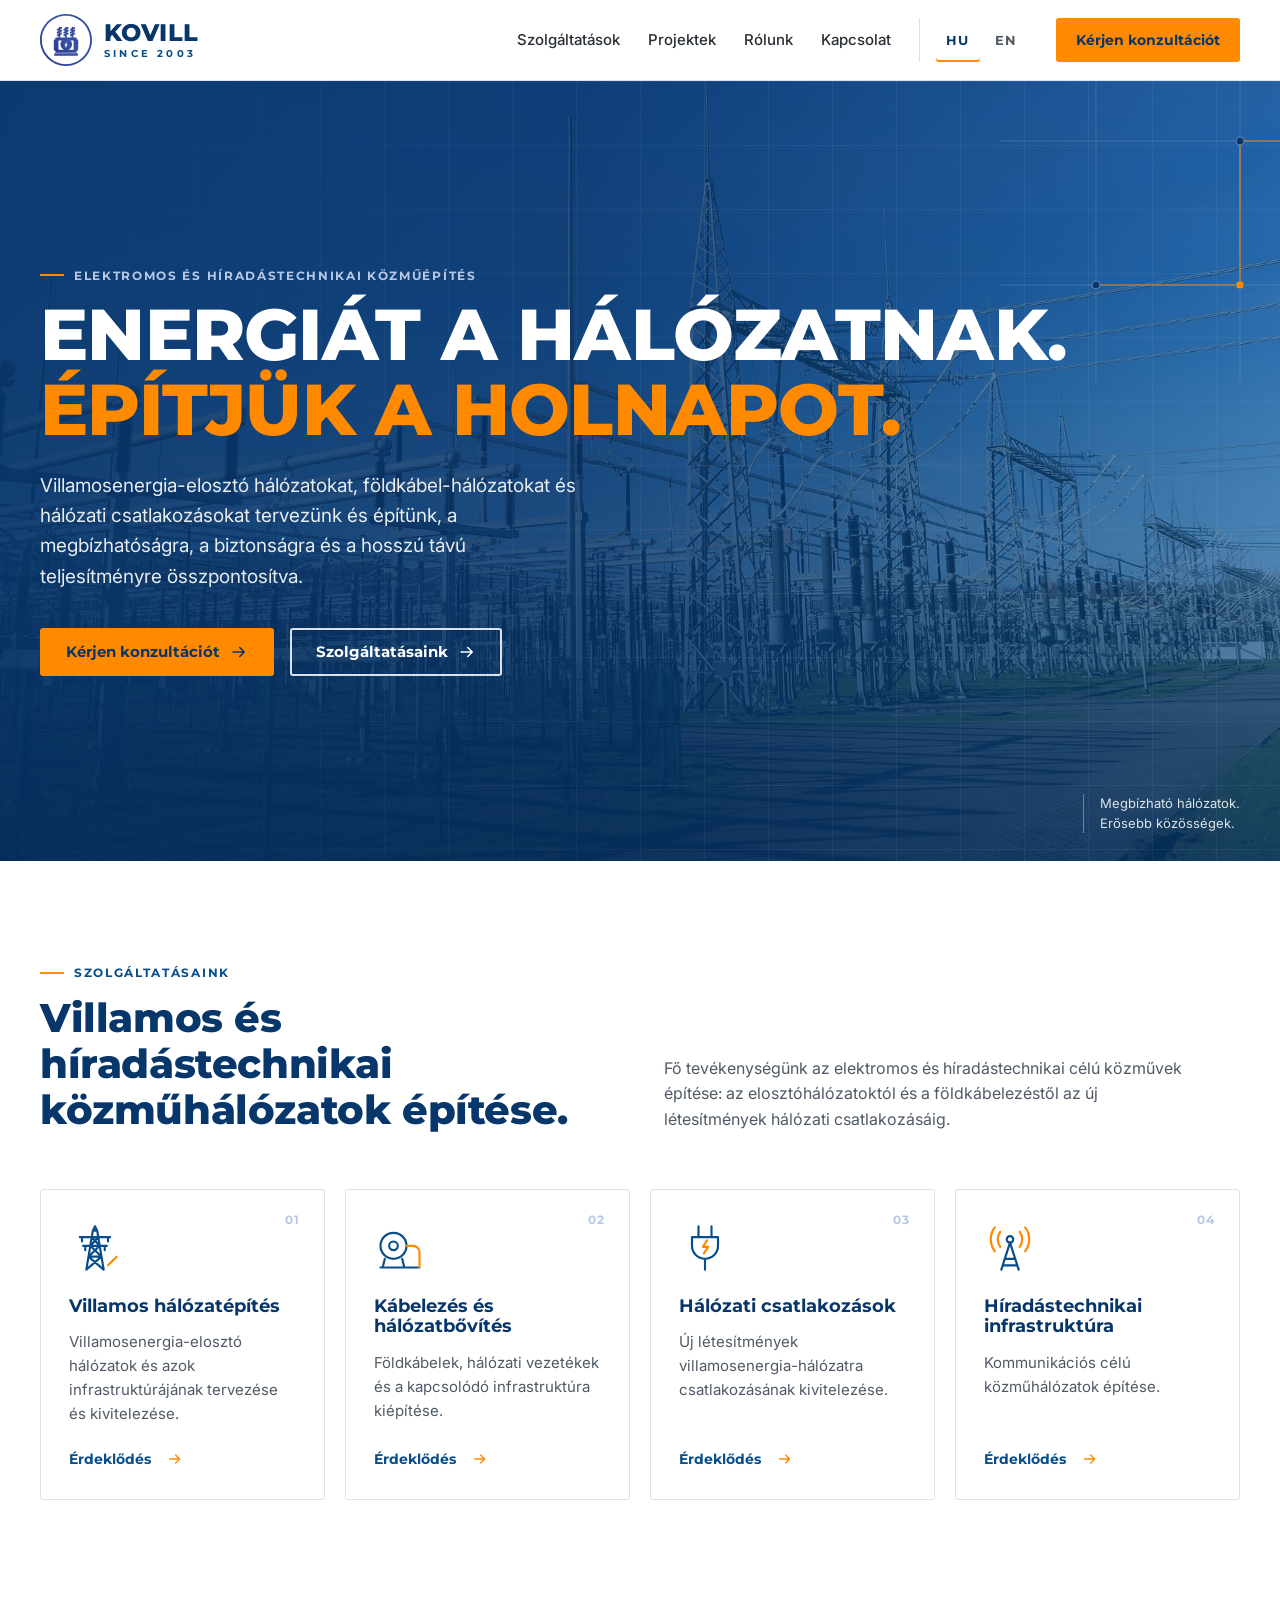
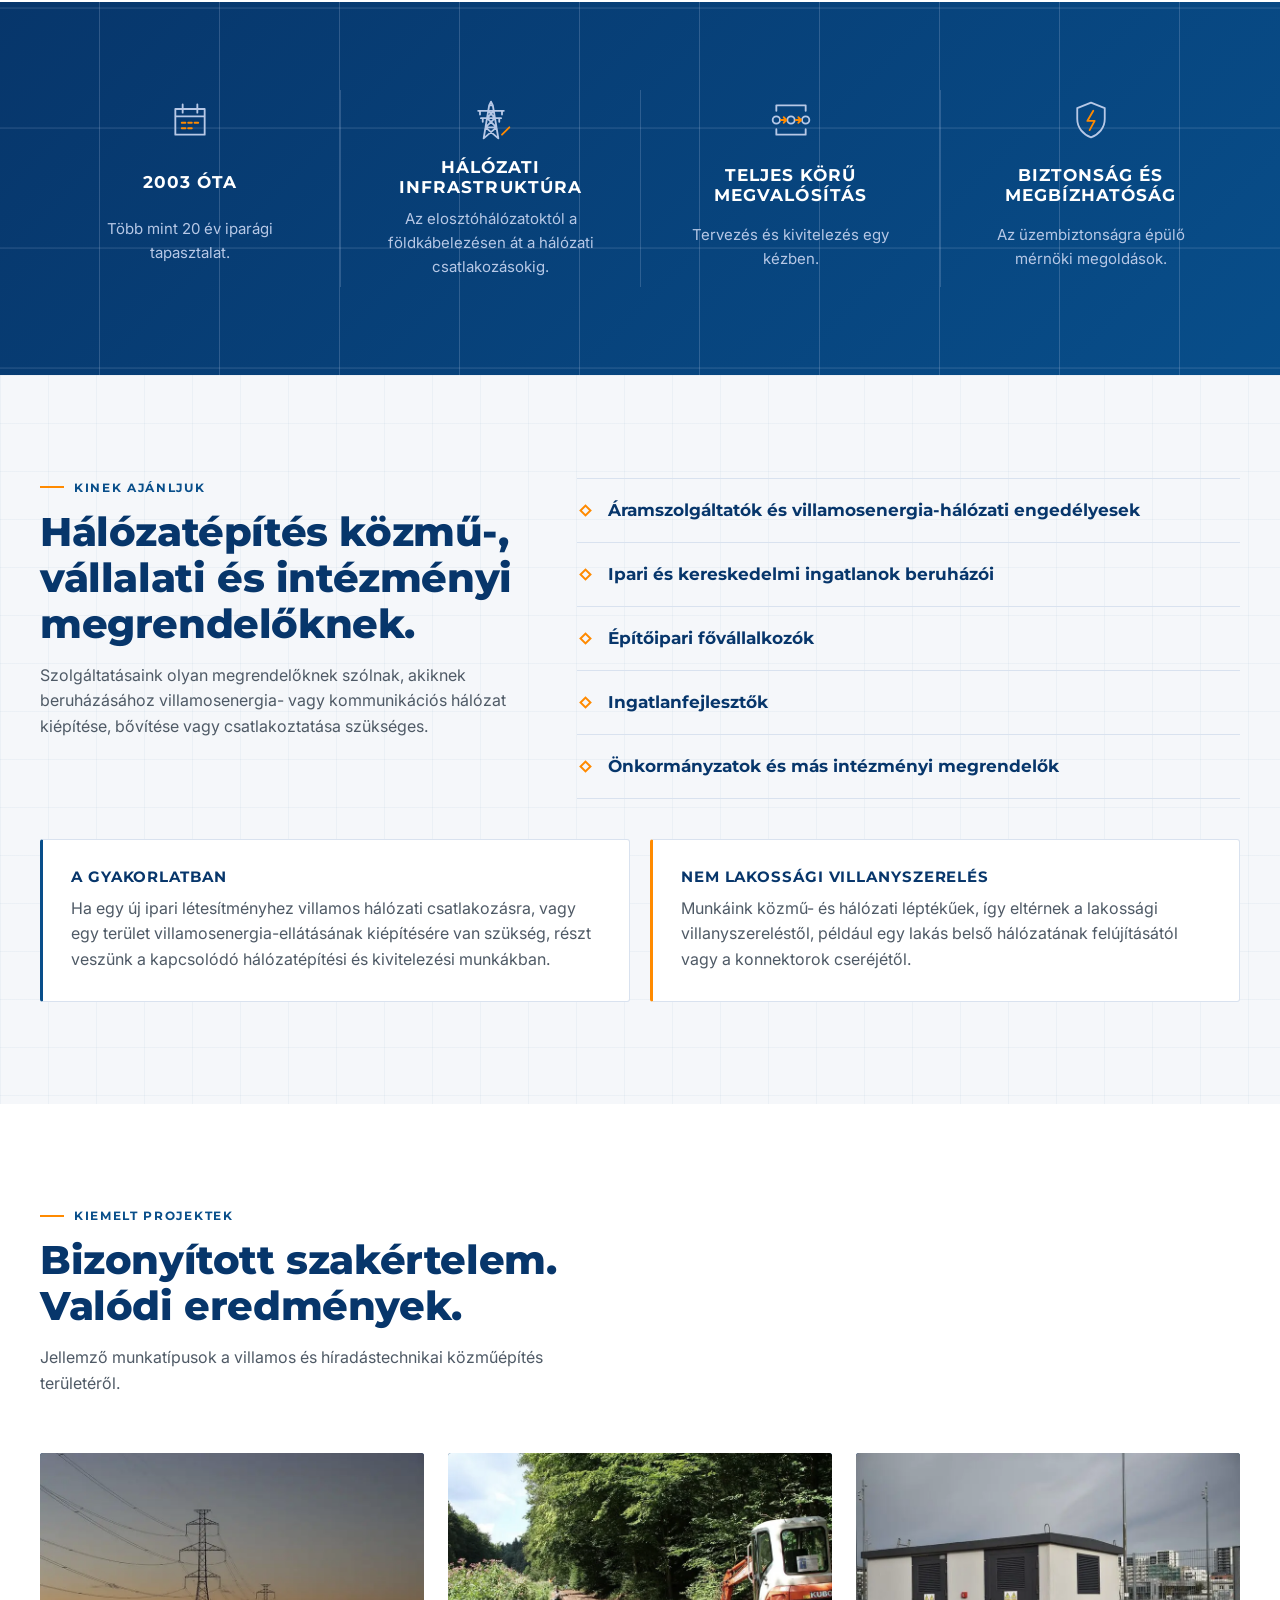
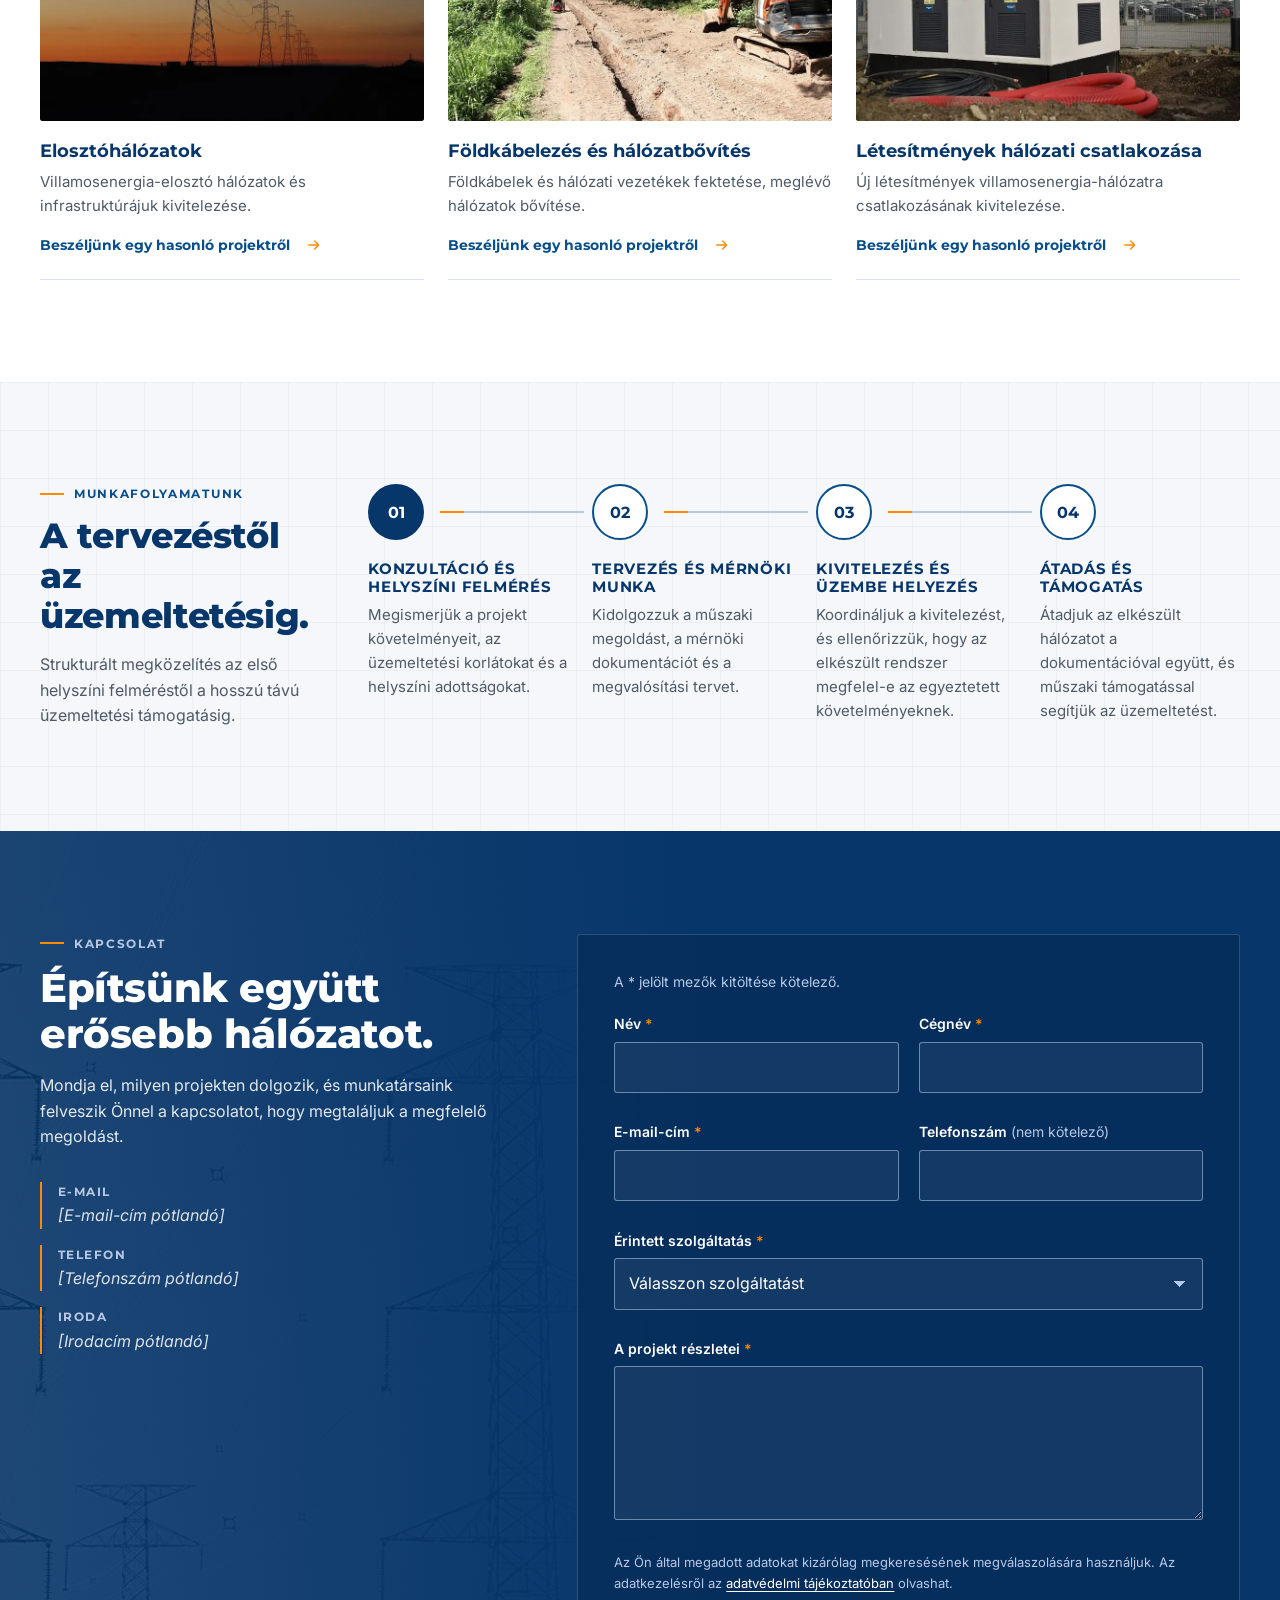
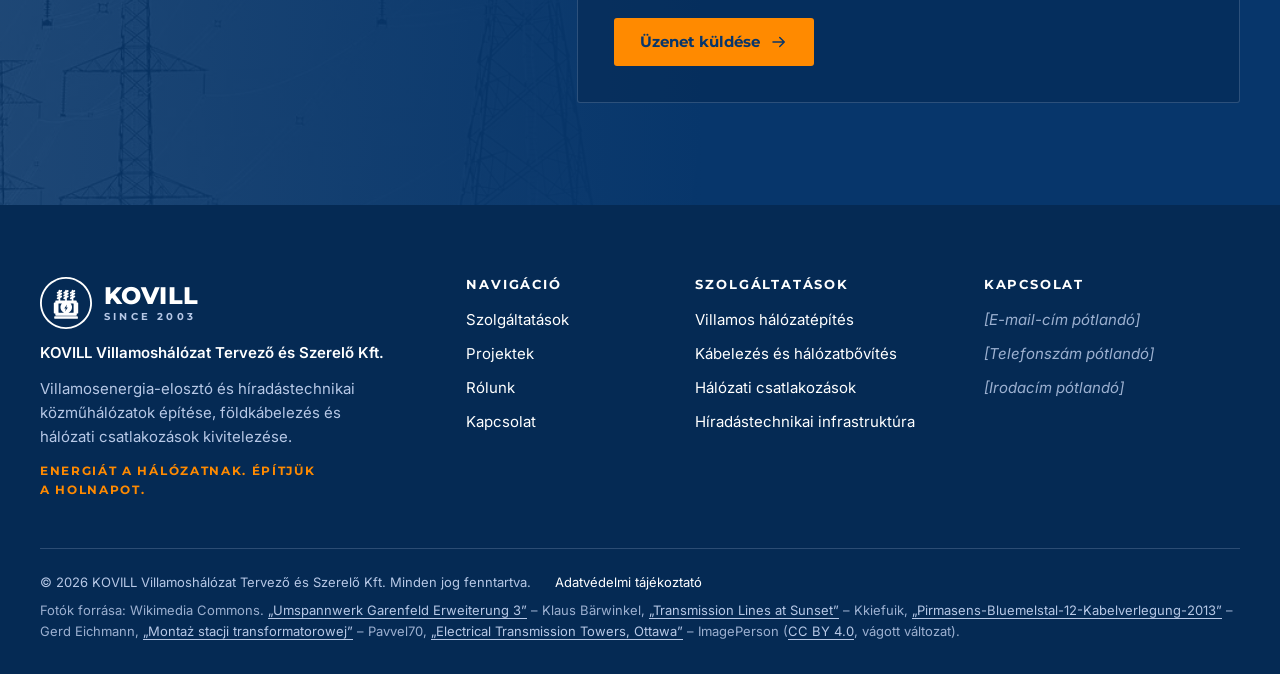
==== commit 2f7c0638: "some UI" ====
--- a/index.html
+++ b/index.html
@@ -292,7 +292,7 @@
       <div class="container process-layout">
         <div class="section-head reveal">
           <p class="eyebrow">Munkafolyamatunk</p>
-          <h2 class="section-title" id="process-title">A tervezéstől az üzemeltetésig.</h2>
+          <h2 class="section-title" id="process-title" style="font-size: 35px;">A tervezéstől az üzemeltetésig.</h2>
           <p class="section-intro">Strukturált megközelítés az első helyszíni felméréstől a hosszú távú üzemeltetési támogatásig.</p>
         </div>
         <ol class="steps" role="list">
--- a/css/styles.css
+++ b/css/styles.css
@@ -919,7 +919,7 @@
 }
 .js .reveal.is-visible { opacity: 1; transform: none; }
 
-/* ---------- Reduced motion ---------- */
+/*
 @media (prefers-reduced-motion: reduce) {
   html { scroll-behavior: auto; }
   *, *::before, *::after {
@@ -929,3 +929,4 @@
   .js .reveal { opacity: 1; transform: none; }
   .service-card:hover, .project-card:hover .project-media img { transform: none; }
 }
+*/
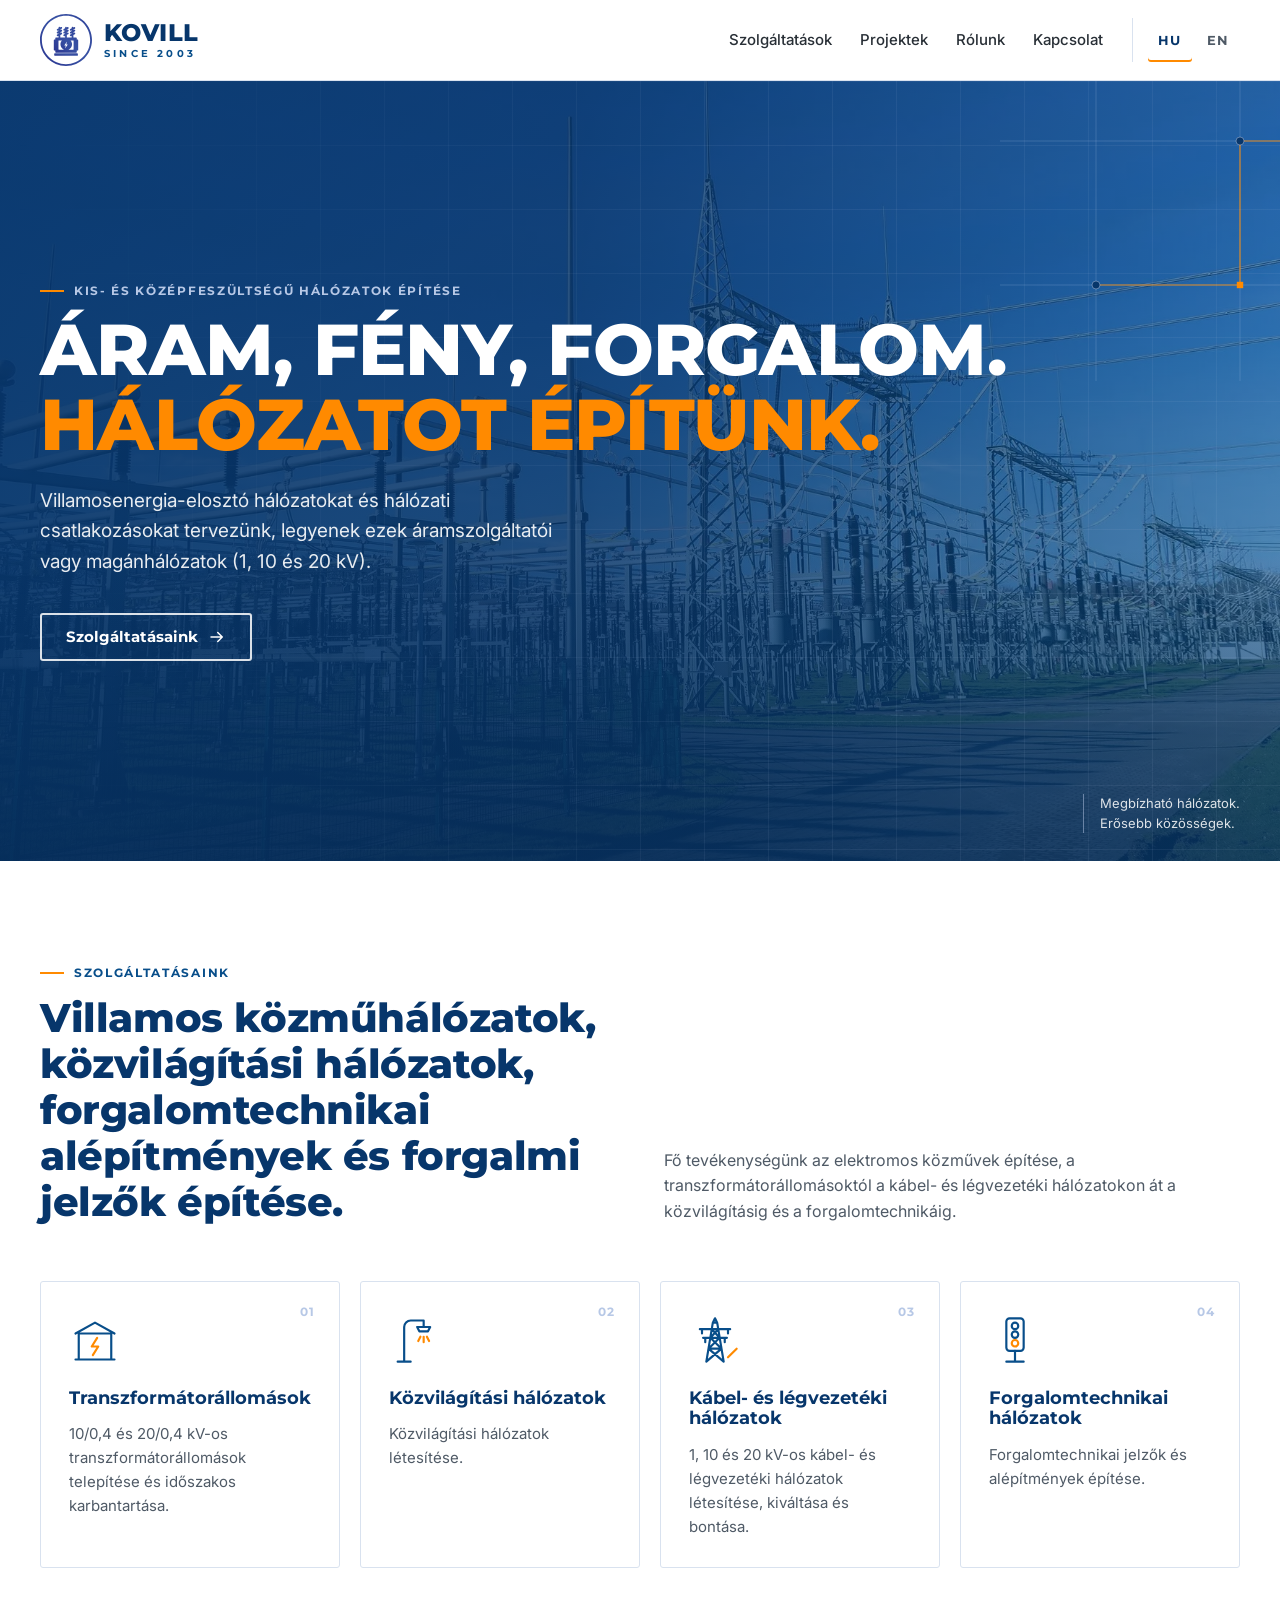
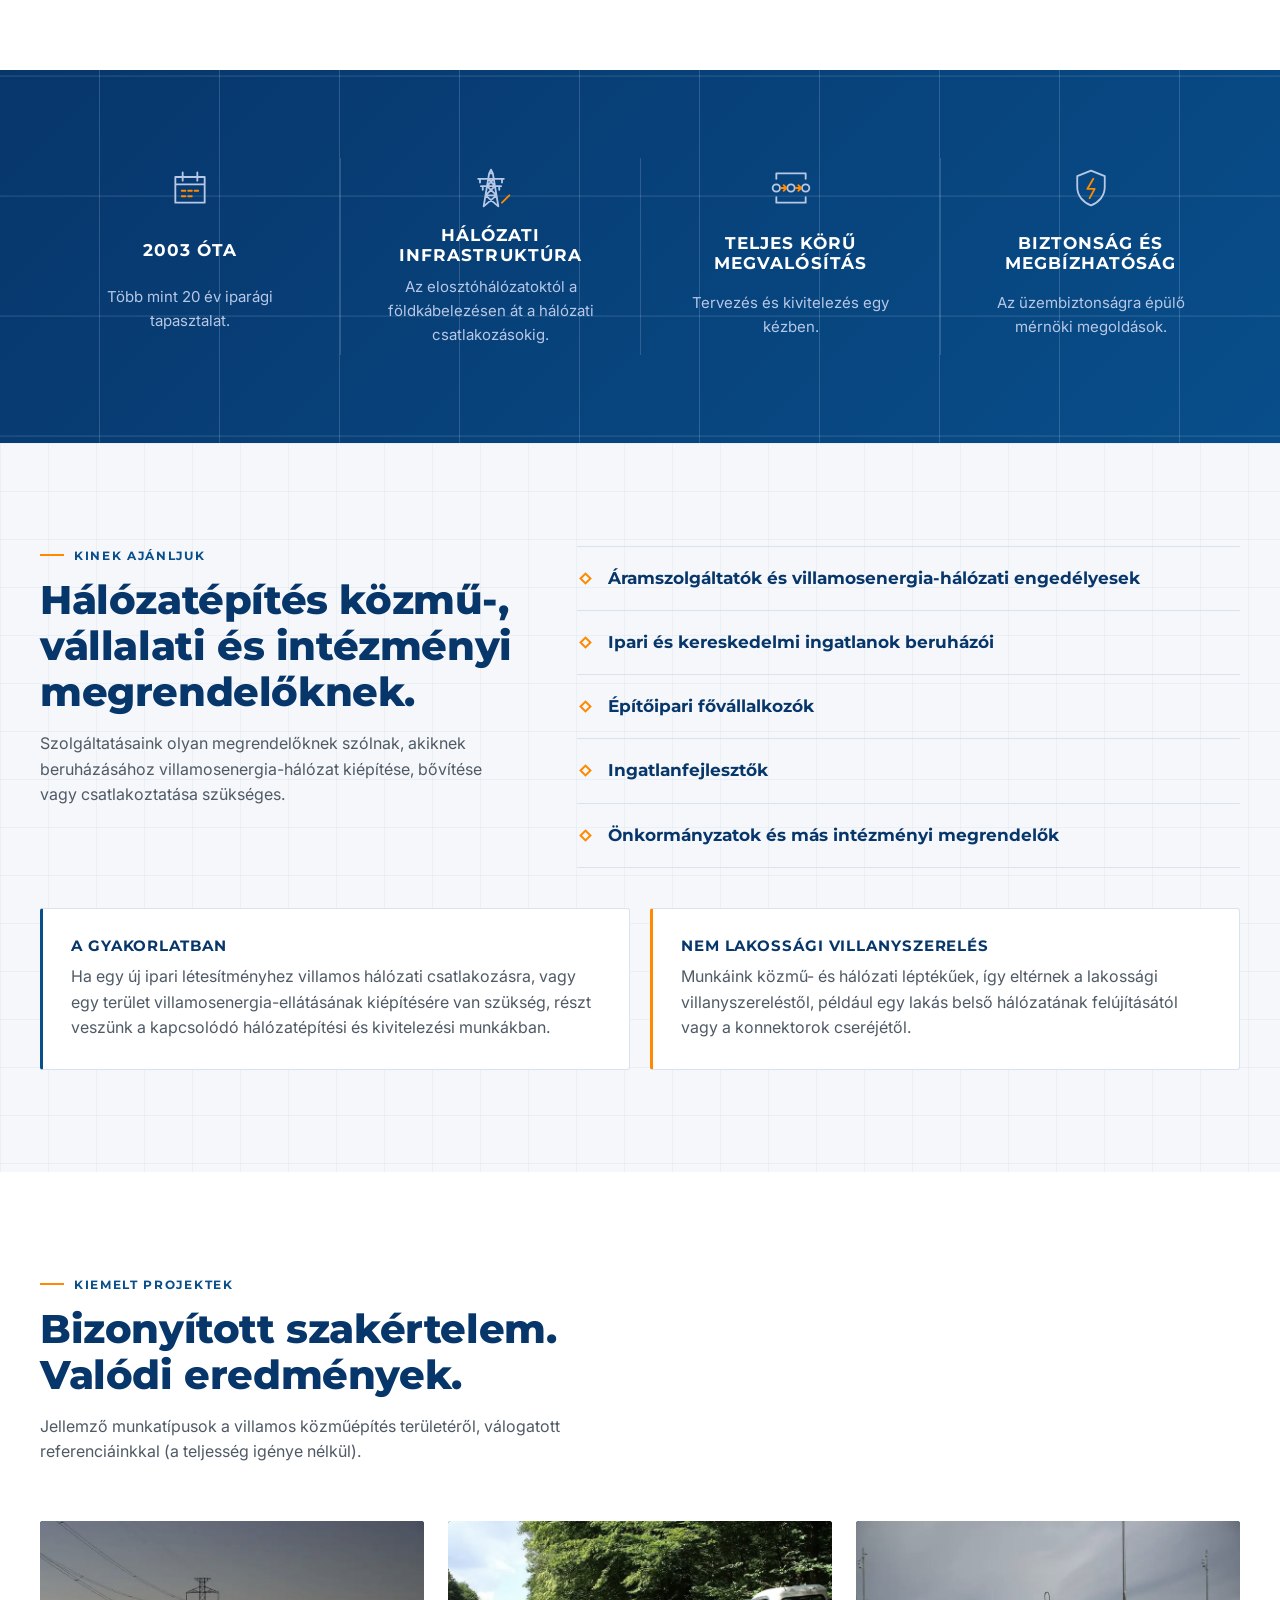
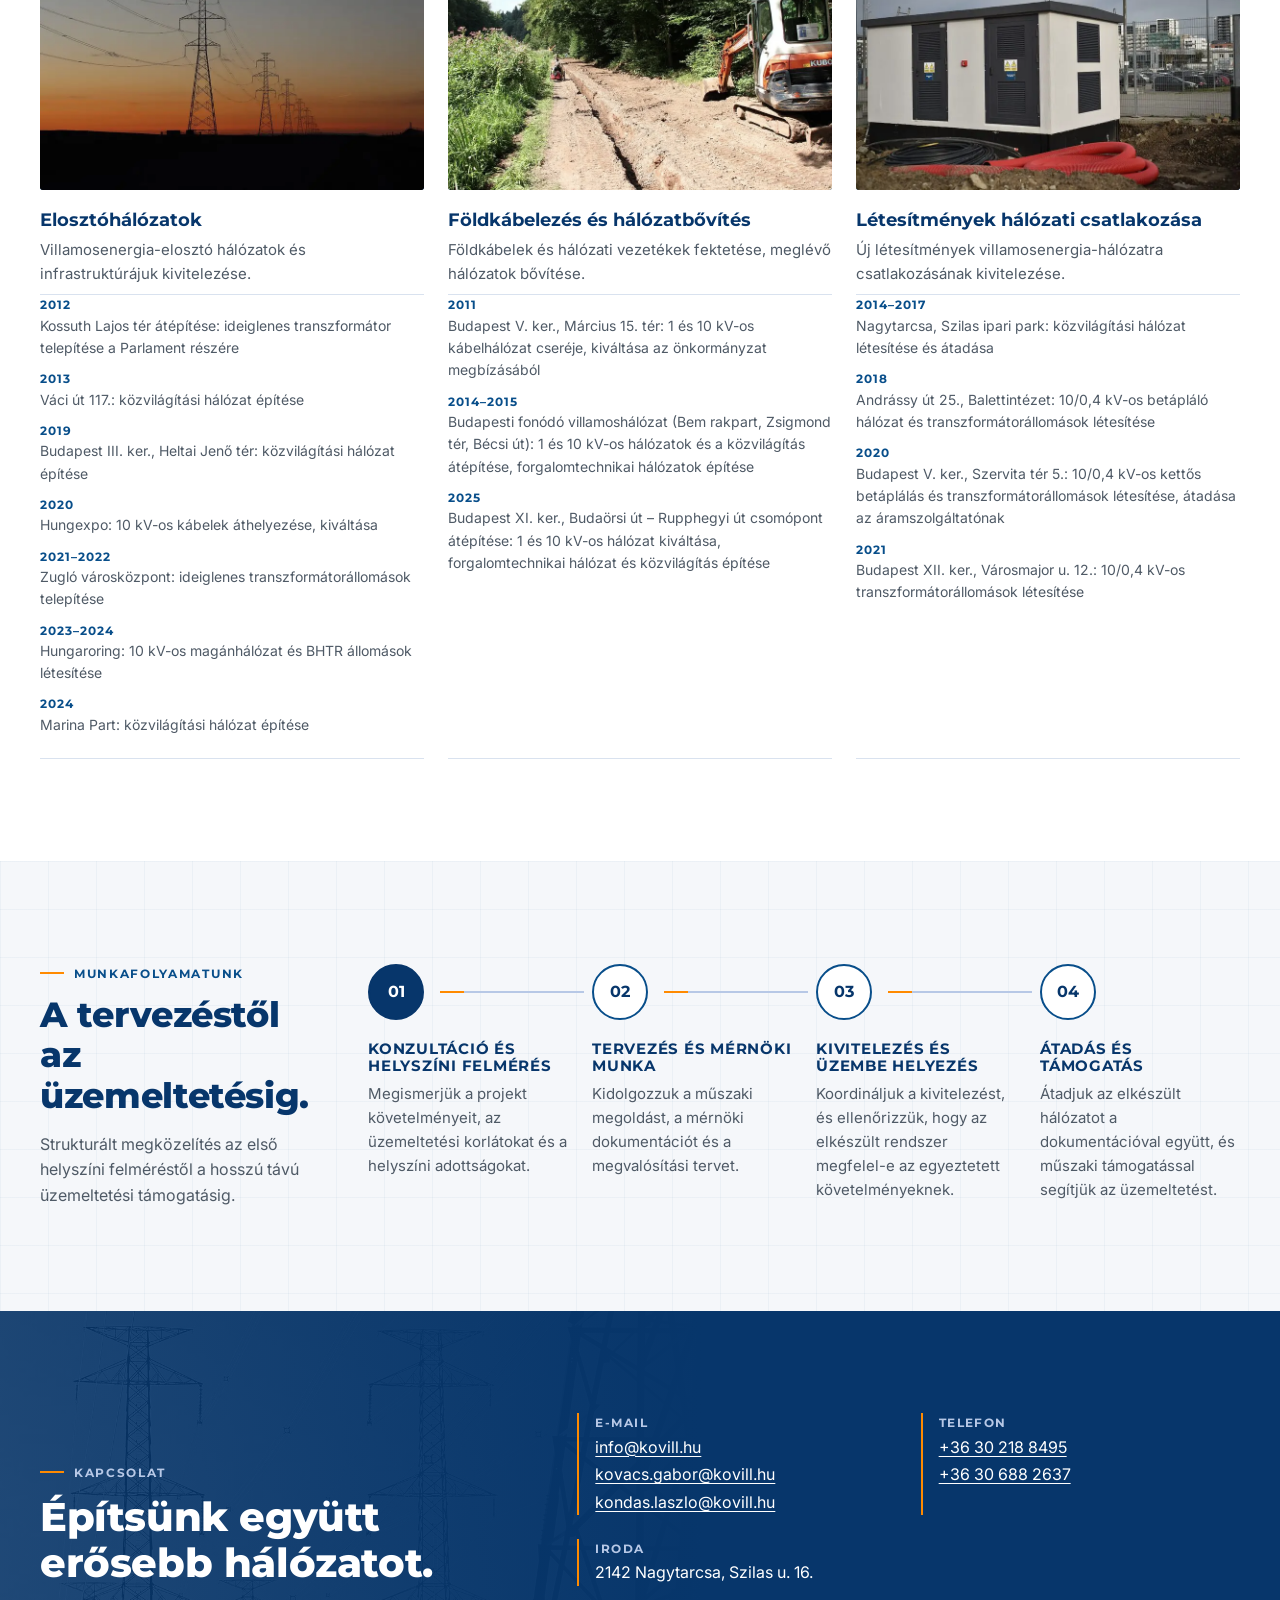
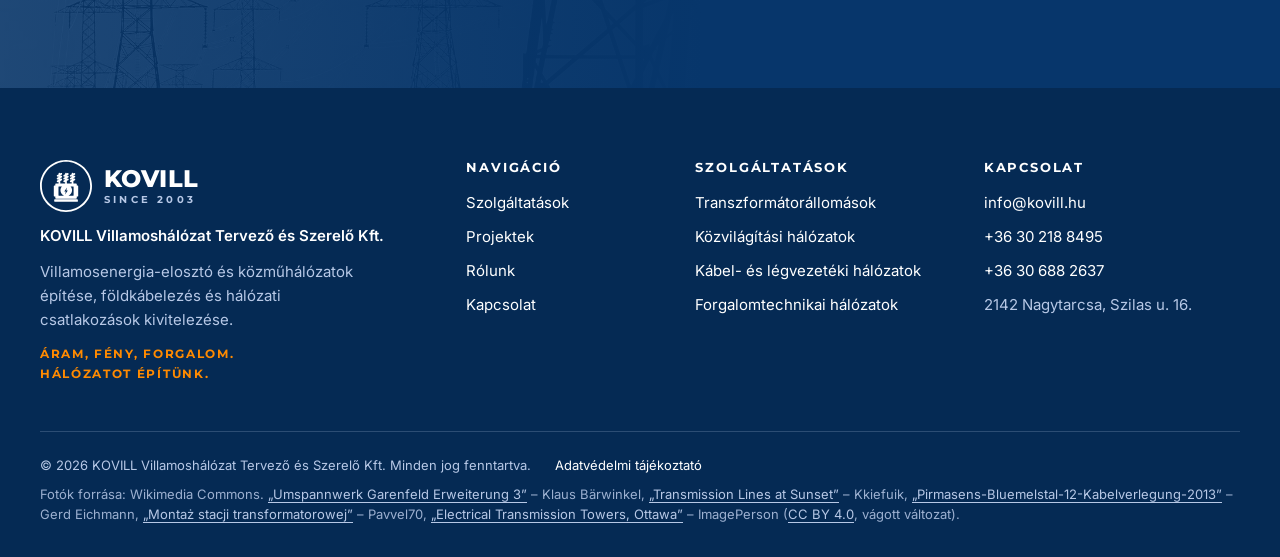
==== commit 253fc68a: "Apply client feedback: informational site, real services, references and contacts - Remove the enqui" ====
--- a/index.html
+++ b/index.html
@@ -3,8 +3,8 @@
 <head>
   <meta charset="utf-8">
   <meta name="viewport" content="width=device-width, initial-scale=1">
-  <title>KOVILL Kft. | Villamos és híradástechnikai közműépítés</title>
-  <meta name="description" content="A KOVILL Kft. villamosenergia-elosztó hálózatok, földkábel-hálózatok, hálózati csatlakozások és híradástechnikai közműhálózatok építésével foglalkozik.">
+  <title>KOVILL Kft. | Kis- és középfeszültségű hálózatok építése</title>
+  <meta name="description" content="A KOVILL Kft. transzformátorállomások, közvilágítási hálózatok, 1–20 kV-os kábel- és légvezetéki hálózatok, valamint forgalomtechnikai hálózatok építésével foglalkozik.">
   <meta name="theme-color" content="#07366B">
 
   <!-- TODO: once the production domain is known, make og:image absolute and add og:url, canonical and
@@ -13,8 +13,8 @@
   <meta property="og:locale" content="hu_HU">
   <meta property="og:locale:alternate" content="en_GB">
   <meta property="og:site_name" content="KOVILL">
-  <meta property="og:title" content="KOVILL Kft. | Villamos és híradástechnikai közműépítés">
-  <meta property="og:description" content="Villamos és híradástechnikai közműépítés: elosztóhálózatok, földkábelezés és hálózati csatlakozások.">
+  <meta property="og:title" content="KOVILL Kft. | Kis- és középfeszültségű hálózatok építése">
+  <meta property="og:description" content="Kis- és középfeszültségű hálózatok építése: transzformátorállomások, közvilágítás, kábel- és légvezetéki hálózatok, forgalomtechnika.">
   <meta property="og:image" content="assets/img/og-image.jpg">
   <meta name="twitter:card" content="summary_large_image">
 
@@ -37,19 +37,19 @@
       <path d="M22 8 24 4l2 4M16 44 22 8h4l6 36M10 14h28M13 22h22M18 32h12M12 14v4M36 14v4M15 22v4M33 22v4M21 14l7.3 8M27 14l-7.3 8M19.7 22 30 32M28.3 22 18 32M18 32l14 12M30 32 16 44"/>
       <path class="ic-accent" d="M36 40 44 32"/>
     </symbol>
-    <symbol id="i-cable" viewBox="0 0 48 48">
-      <circle cx="18" cy="22" r="12"/><circle cx="18" cy="22" r="4"/>
-      <path d="M6 42h36M10 34l-2 8M26 34l2 8"/>
-      <path class="ic-accent" d="M30 22h6a6 6 0 0 1 6 6v14"/>
-    </symbol>
-    <symbol id="i-plug" viewBox="0 0 48 48">
-      <path d="M18 4v10M30 4v10M12 14h24v8a12 12 0 0 1-24 0zM24 34v10"/>
-      <path class="ic-accent" d="M26 17l-4 6h5l-4 6"/>
-    </symbol>
-    <symbol id="i-signal" viewBox="0 0 48 48">
-      <circle cx="24" cy="16" r="3"/>
-      <path d="M24 19 16 44M24 19l8 25M19.2 34h9.6M17.3 40h13.4"/>
-      <path class="ic-accent" d="M15 9a12 12 0 0 0 0 14M33 9a12 12 0 0 1 0 14M10 5a18 18 0 0 0 0 22M38 5a18 18 0 0 1 0 22"/>
+    <symbol id="i-substation" viewBox="0 0 48 48">
+      <path d="M6 18 24 8l18 10M9 18h30v24H9zM6 42h36"/>
+      <path class="ic-accent" d="M26 22l-5 8h6l-5 8"/>
+    </symbol>
+    <symbol id="i-lamp" viewBox="0 0 48 48">
+      <path d="M14 44V12a6 6 0 0 1 6-6h12v6M8 44h12M26 12h12l-2 4H28z"/>
+      <path class="ic-accent" d="M29 21l-2 4M32 21v5M35 21l2 4"/>
+    </symbol>
+    <symbol id="i-traffic" viewBox="0 0 48 48">
+      <rect x="16" y="4" width="16" height="30" rx="3"/>
+      <path d="M24 34v10M16 44h16"/>
+      <circle cx="24" cy="11" r="3"/><circle cx="24" cy="19" r="3"/>
+      <circle class="ic-accent" cx="24" cy="27" r="3"/>
     </symbol>
     <symbol id="i-calendar" viewBox="0 0 48 48">
       <path d="M8 12h32v28H8zM8 20h32M16 7v9M32 7v9"/>
@@ -97,7 +97,6 @@
           <li><a href="./" hreflang="hu" lang="hu" aria-current="page"><span aria-hidden="true">HU</span><span class="sr-only">Magyar</span></a></li>
           <li><a href="en/" hreflang="en" lang="en"><span aria-hidden="true">EN</span><span class="sr-only">English</span></a></li>
         </ul>
-        <a class="btn btn-primary btn-sm" href="#contact">Kérjen konzultációt</a>
       </nav>
     </div>
   </header>
@@ -117,14 +116,13 @@
         <rect class="hl-fill" x="296" y="476" width="8" height="8"/>
       </svg>
       <div class="container hero-inner">
-        <p class="eyebrow eyebrow-light">Elektromos és híradástechnikai közműépítés</p>
+        <p class="eyebrow eyebrow-light">Kis- és középfeszültségű hálózatok építése</p>
         <h1 class="hero-title" id="hero-title">
-          <span>Energiát a hálózatnak.</span>
-          <span class="accent">Építjük a holnapot.</span>
+          <span>Áram, fény, forgalom.</span>
+          <span class="accent">Hálózatot építünk.</span>
         </h1>
-        <p class="hero-lead">Villamosenergia-elosztó hálózatokat, földkábel-hálózatokat és hálózati csatlakozásokat tervezünk és építünk, a megbízhatóságra, a biztonságra és a hosszú távú teljesítményre összpontosítva.</p>
+        <p class="hero-lead">Villamosenergia-elosztó hálózatokat és hálózati csatlakozásokat tervezünk, legyenek ezek áramszolgáltatói vagy magánhálózatok (1, 10 és 20 kV).</p>
         <div class="btn-row">
-          <a class="btn btn-primary" href="#contact">Kérjen konzultációt <svg class="btn-icon" aria-hidden="true"><use href="#i-arrow"/></svg></a>
           <a class="btn btn-outline-light" href="#services">Szolgáltatásaink <svg class="btn-icon" aria-hidden="true"><use href="#i-arrow"/></svg></a>
         </div>
       </div>
@@ -137,39 +135,35 @@
         <div class="section-head section-head-split reveal">
           <div>
             <p class="eyebrow">Szolgáltatásaink</p>
-            <h2 class="section-title" id="services-title">Villamos és híradástechnikai közműhálózatok építése.</h2>
+            <h2 class="section-title" id="services-title">Villamos közműhálózatok, közvilágítási hálózatok, forgalomtechnikai alépítmények és forgalmi jelzők építése.</h2>
           </div>
-          <p class="section-intro">Fő tevékenységünk az elektromos és híradástechnikai célú közművek építése: az elosztóhálózatoktól és a földkábelezéstől az új létesítmények hálózati csatlakozásáig.</p>
+          <p class="section-intro">Fő tevékenységünk az elektromos közművek építése, a transzformátorállomásoktól a kábel- és légvezetéki hálózatokon át a közvilágításig és a forgalomtechnikáig.</p>
         </div>
 
         <ul class="card-grid" role="list">
           <li class="service-card reveal">
             <span class="card-index" aria-hidden="true">01</span>
-            <svg class="icon icon-lg" aria-hidden="true"><use href="#i-tower"/></svg>
-            <h3 class="card-title">Villamos hálózatépítés</h3>
-            <p>Villamosenergia-elosztó hálózatok és azok infrastruktúrájának tervezése és kivitelezése.</p>
-            <a class="text-link" href="#contact" data-service="network-construction">Érdeklődés<span class="sr-only">: villamos hálózatépítés</span> <svg class="btn-icon" aria-hidden="true"><use href="#i-arrow"/></svg></a>
+            <svg class="icon icon-lg" aria-hidden="true"><use href="#i-substation"/></svg>
+            <h3 class="card-title">Transzformátorállomások</h3>
+            <p>10/0,4 és 20/0,4 kV-os transzformátorállomások telepítése és időszakos karbantartása.</p>
           </li>
           <li class="service-card reveal">
             <span class="card-index" aria-hidden="true">02</span>
-            <svg class="icon icon-lg" aria-hidden="true"><use href="#i-cable"/></svg>
-            <h3 class="card-title">Kábelezés és hálózatbővítés</h3>
-            <p>Földkábelek, hálózati vezetékek és a kapcsolódó infrastruktúra kiépítése.</p>
-            <a class="text-link" href="#contact" data-service="cabling">Érdeklődés<span class="sr-only">: kábelezés és hálózatbővítés</span> <svg class="btn-icon" aria-hidden="true"><use href="#i-arrow"/></svg></a>
+            <svg class="icon icon-lg" aria-hidden="true"><use href="#i-lamp"/></svg>
+            <h3 class="card-title">Közvilágítási hálózatok</h3>
+            <p>Közvilágítási hálózatok létesítése.</p>
           </li>
           <li class="service-card reveal">
             <span class="card-index" aria-hidden="true">03</span>
-            <svg class="icon icon-lg" aria-hidden="true"><use href="#i-plug"/></svg>
-            <h3 class="card-title">Hálózati csatlakozások</h3>
-            <p>Új létesítmények villamosenergia-hálózatra csatlakozásának kivitelezése.</p>
-            <a class="text-link" href="#contact" data-service="grid-connection">Érdeklődés<span class="sr-only">: hálózati csatlakozások</span> <svg class="btn-icon" aria-hidden="true"><use href="#i-arrow"/></svg></a>
+            <svg class="icon icon-lg" aria-hidden="true"><use href="#i-tower"/></svg>
+            <h3 class="card-title">Kábel- és légvezetéki hálózatok</h3>
+            <p>1, 10 és 20 kV-os kábel- és légvezetéki hálózatok létesítése, kiváltása és bontása.</p>
           </li>
           <li class="service-card reveal">
             <span class="card-index" aria-hidden="true">04</span>
-            <svg class="icon icon-lg" aria-hidden="true"><use href="#i-signal"/></svg>
-            <h3 class="card-title">Híradástechnikai infrastruktúra</h3>
-            <p>Kommunikációs célú közműhálózatok építése.</p>
-            <a class="text-link" href="#contact" data-service="telecom">Érdeklődés<span class="sr-only">: híradástechnikai infrastruktúra</span> <svg class="btn-icon" aria-hidden="true"><use href="#i-arrow"/></svg></a>
+            <svg class="icon icon-lg" aria-hidden="true"><use href="#i-traffic"/></svg>
+            <h3 class="card-title">Forgalomtechnikai hálózatok</h3>
+            <p>Forgalomtechnikai jelzők és alépítmények építése.</p>
           </li>
         </ul>
       </div>
@@ -210,7 +204,7 @@
         <div class="section-head reveal">
           <p class="eyebrow">Kinek ajánljuk</p>
           <h2 class="section-title" id="clients-title">Hálózatépítés közmű-, vállalati és intézményi megrendelőknek.</h2>
-          <p class="section-intro">Szolgáltatásaink olyan megrendelőknek szólnak, akiknek beruházásához villamosenergia- vagy kommunikációs hálózat kiépítése, bővítése vagy csatlakoztatása szükséges.</p>
+          <p class="section-intro">Szolgáltatásaink olyan megrendelőknek szólnak, akiknek beruházásához villamosenergia-hálózat kiépítése, bővítése vagy csatlakoztatása szükséges.</p>
         </div>
         <ul class="client-list reveal" role="list">
           <li>Áramszolgáltatók és villamosenergia-hálózati engedélyesek</li>
@@ -231,16 +225,13 @@
         </div>
       </div>
     </section>
-
-    <!-- PROJECTS
-         Illustrative project categories with licensed stock photography.
-         Replace with real case studies and the company's own photographs when available. -->
+    <!-- PROJECTS: stock photos; reference lists supplied by the client (2026-10). -->
     <section class="section" id="projects" aria-labelledby="projects-title">
       <div class="container">
         <div class="section-head reveal">
           <p class="eyebrow">Kiemelt projektek</p>
           <h2 class="section-title" id="projects-title">Bizonyított szakértelem. Valódi eredmények.</h2>
-          <p class="section-intro">Jellemző munkatípusok a villamos és híradástechnikai közműépítés területéről.</p>
+          <p class="section-intro">Jellemző munkatípusok a villamos közműépítés területéről, válogatott referenciáinkkal (a teljesség igénye nélkül).</p>
         </div>
 
         <ul class="project-grid" role="list">
@@ -254,7 +245,15 @@
             <div class="project-body">
               <h3 class="card-title">Elosztóhálózatok</h3>
               <p>Villamosenergia-elosztó hálózatok és infrastruktúrájuk kivitelezése.</p>
-              <a class="text-link stretched" href="#contact" data-service="network-construction">Beszéljünk egy hasonló projektről<span class="sr-only">: elosztóhálózatok</span> <svg class="btn-icon" aria-hidden="true"><use href="#i-arrow"/></svg></a>
+              <ul class="ref-list" role="list">
+                <li><span class="ref-year">2012</span> Kossuth Lajos tér átépítése: ideiglenes transzformátor telepítése a Parlament részére</li>
+                <li><span class="ref-year">2013</span> Váci út 117.: közvilágítási hálózat építése</li>
+                <li><span class="ref-year">2019</span> Budapest III. ker., Heltai Jenő tér: közvilágítási hálózat építése</li>
+                <li><span class="ref-year">2020</span> Hungexpo: 10 kV-os kábelek áthelyezése, kiváltása</li>
+                <li><span class="ref-year">2021–2022</span> Zugló városközpont: ideiglenes transzformátorállomások telepítése</li>
+                <li><span class="ref-year">2023–2024</span> Hungaroring: 10 kV-os magánhálózat és BHTR állomások létesítése</li>
+                <li><span class="ref-year">2024</span> Marina Part: közvilágítási hálózat építése</li>
+              </ul>
             </div>
           </li>
           <li class="project-card reveal">
@@ -267,7 +266,11 @@
             <div class="project-body">
               <h3 class="card-title">Földkábelezés és hálózatbővítés</h3>
               <p>Földkábelek és hálózati vezetékek fektetése, meglévő hálózatok bővítése.</p>
-              <a class="text-link stretched" href="#contact" data-service="cabling">Beszéljünk egy hasonló projektről<span class="sr-only">: földkábelezés és hálózatbővítés</span> <svg class="btn-icon" aria-hidden="true"><use href="#i-arrow"/></svg></a>
+              <ul class="ref-list" role="list">
+                <li><span class="ref-year">2011</span> Budapest V. ker., Március 15. tér: 1 és 10 kV-os kábelhálózat cseréje, kiváltása az önkormányzat megbízásából</li>
+                <li><span class="ref-year">2014–2015</span> Budapesti fonódó villamoshálózat (Bem rakpart, Zsigmond tér, Bécsi út): 1 és 10 kV-os hálózatok és a közvilágítás átépítése, forgalomtechnikai hálózatok építése</li>
+                <li><span class="ref-year">2025</span> Budapest XI. ker., Budaörsi út – Rupphegyi út csomópont átépítése: 1 és 10 kV-os hálózat kiváltása, forgalomtechnikai hálózat és közvilágítás építése</li>
+              </ul>
             </div>
           </li>
           <li class="project-card reveal">
@@ -280,7 +283,12 @@
             <div class="project-body">
               <h3 class="card-title">Létesítmények hálózati csatlakozása</h3>
               <p>Új létesítmények villamosenergia-hálózatra csatlakozásának kivitelezése.</p>
-              <a class="text-link stretched" href="#contact" data-service="grid-connection">Beszéljünk egy hasonló projektről<span class="sr-only">: létesítmények hálózati csatlakozása</span> <svg class="btn-icon" aria-hidden="true"><use href="#i-arrow"/></svg></a>
+              <ul class="ref-list" role="list">
+                <li><span class="ref-year">2014–2017</span> Nagytarcsa, Szilas ipari park: közvilágítási hálózat létesítése és átadása</li>
+                <li><span class="ref-year">2018</span> Andrássy út 25., Balettintézet: 10/0,4 kV-os betápláló hálózat és transzformátorállomások létesítése</li>
+                <li><span class="ref-year">2020</span> Budapest V. ker., Szervita tér 5.: 10/0,4 kV-os kettős betáplálás és transzformátorállomások létesítése, átadása az áramszolgáltatónak</li>
+                <li><span class="ref-year">2021</span> Budapest XII. ker., Városmajor u. 12.: 10/0,4 kV-os transzformátorállomások létesítése</li>
+              </ul>
             </div>
           </li>
         </ul>
@@ -338,75 +346,20 @@
         <div class="contact-intro reveal">
           <p class="eyebrow eyebrow-light">Kapcsolat</p>
           <h2 class="section-title" id="contact-title">Építsünk együtt erősebb hálózatot.</h2>
-          <p class="contact-lead">Mondja el, milyen projekten dolgozik, és munkatársaink felveszik Önnel a kapcsolatot, hogy megtaláljuk a megfelelő megoldást.</p>
-
-          <!-- TODO: replace placeholders with the company's real contact details. -->
-          <dl class="contact-details">
-            <div><dt>E-mail</dt><dd><span class="placeholder">[E-mail-cím pótlandó]</span></dd></div>
-            <div><dt>Telefon</dt><dd><span class="placeholder">[Telefonszám pótlandó]</span></dd></div>
-            <div><dt>Iroda</dt><dd><span class="placeholder">[Irodacím pótlandó]</span></dd></div>
-          </dl>
-        </div>
-
-        <!-- Integration point: set data-endpoint to a POST URL that accepts multipart form data
-             and returns a 2xx status on success (e.g. your own server script or a form service). -->
-        <form class="enquiry-form reveal" id="enquiry-form" data-endpoint="" novalidate>
-          <p class="form-note">A <span aria-hidden="true">*</span><span class="sr-only">csillaggal</span> jelölt mezők kitöltése kötelező.</p>
-          <div class="form-grid">
-            <div class="field">
-              <label for="f-name">Név <span class="req" aria-hidden="true">*</span></label>
-              <input id="f-name" name="name" type="text" autocomplete="name" required maxlength="120" aria-describedby="f-name-error">
-              <p class="field-error" id="f-name-error"></p>
-            </div>
-            <div class="field">
-              <label for="f-company">Cégnév <span class="req" aria-hidden="true">*</span></label>
-              <input id="f-company" name="company" type="text" autocomplete="organization" required maxlength="160" aria-describedby="f-company-error">
-              <p class="field-error" id="f-company-error"></p>
-            </div>
-            <div class="field">
-              <label for="f-email">E-mail-cím <span class="req" aria-hidden="true">*</span></label>
-              <input id="f-email" name="email" type="email" autocomplete="email" required maxlength="254" pattern="[^@\s]+@[^@\s]+\.[^@\s]+" aria-describedby="f-email-error">
-              <p class="field-error" id="f-email-error"></p>
-            </div>
-            <div class="field">
-              <label for="f-phone">Telefonszám <span class="optional">(nem kötelező)</span></label>
-              <input id="f-phone" name="phone" type="tel" autocomplete="tel" maxlength="25" pattern="[0-9+\(\)\-.\s]{6,25}" aria-describedby="f-phone-error">
-              <p class="field-error" id="f-phone-error"></p>
-            </div>
-            <div class="field field-full">
-              <label for="f-service">Érintett szolgáltatás <span class="req" aria-hidden="true">*</span></label>
-              <select id="f-service" name="service" required aria-describedby="f-service-error">
-                <option value="">Válasszon szolgáltatást</option>
-                <option value="network-construction">Villamos hálózatépítés</option>
-                <option value="cabling">Kábelezés és hálózatbővítés</option>
-                <option value="grid-connection">Hálózati csatlakozások</option>
-                <option value="telecom">Híradástechnikai infrastruktúra</option>
-                <option value="other">Egyéb</option>
-              </select>
-              <p class="field-error" id="f-service-error"></p>
-            </div>
-            <div class="field field-full">
-              <label for="f-message">A projekt részletei <span class="req" aria-hidden="true">*</span></label>
-              <textarea id="f-message" name="message" rows="5" required minlength="20" maxlength="5000" aria-describedby="f-message-error"></textarea>
-              <p class="field-error" id="f-message-error"></p>
-            </div>
-            <!-- Honeypot: hidden from people, often filled in by bots. -->
-            <div class="hp" aria-hidden="true">
-              <label for="f-website">Weboldal</label>
-              <input id="f-website" name="website" type="text" tabindex="-1" autocomplete="off">
-            </div>
+        </div>
+
+        <dl class="contact-details reveal">
+          <div><dt>E-mail</dt>
+            <dd><a href="mailto:info@kovill.hu">info@kovill.hu</a></dd>
+            <dd><a href="mailto:kovacs.gabor@kovill.hu">kovacs.gabor@kovill.hu</a></dd>
+            <dd><a href="mailto:kondas.laszlo@kovill.hu">kondas.laszlo@kovill.hu</a></dd>
           </div>
-
-          <p class="privacy-note">Az Ön által megadott adatokat kizárólag megkeresésének megválaszolására használjuk. Az adatkezelésről az <a href="adatvedelem.html">adatvédelmi tájékoztatóban</a> olvashat.</p>
-
-          <div class="form-actions">
-            <button class="btn btn-primary" type="submit">
-              <span class="btn-label">Üzenet küldése</span>
-              <svg class="btn-icon" aria-hidden="true"><use href="#i-arrow"/></svg>
-            </button>
+          <div><dt>Telefon</dt>
+            <dd><a href="tel:+36302188495">+36 30 218 8495</a></dd>
+            <dd><a href="tel:+36306882637">+36 30 688 2637</a></dd>
           </div>
-          <div class="form-status" id="form-status" role="status" aria-live="polite"></div>
-        </form>
+          <div><dt>Iroda</dt><dd>2142 Nagytarcsa, Szilas u. 16.</dd></div>
+        </dl>
       </div>
     </section>
   </main>
@@ -422,8 +375,8 @@
           </span>
         </a>
         <p class="footer-company">KOVILL Villamoshálózat Tervező és Szerelő Kft.</p>
-        <p>Villamosenergia-elosztó és híradástechnikai közműhálózatok építése, földkábelezés és hálózati csatlakozások kivitelezése.</p>
-        <p class="footer-tagline">Energiát a hálózatnak. Építjük a holnapot.</p>
+        <p>Villamosenergia-elosztó és közműhálózatok építése, földkábelezés és hálózati csatlakozások kivitelezése.</p>
+        <p class="footer-tagline">Áram, fény, forgalom. Hálózatot építünk.</p>
       </div>
 
       <nav class="footer-col" aria-label="Lábléc">
@@ -439,19 +392,20 @@
       <div class="footer-col">
         <h2 class="footer-heading">Szolgáltatások</h2>
         <ul role="list">
-          <li><a href="#services">Villamos hálózatépítés</a></li>
-          <li><a href="#services">Kábelezés és hálózatbővítés</a></li>
-          <li><a href="#services">Hálózati csatlakozások</a></li>
-          <li><a href="#services">Híradástechnikai infrastruktúra</a></li>
+          <li><a href="#services">Transzformátorállomások</a></li>
+          <li><a href="#services">Közvilágítási hálózatok</a></li>
+          <li><a href="#services">Kábel- és légvezetéki hálózatok</a></li>
+          <li><a href="#services">Forgalomtechnikai hálózatok</a></li>
         </ul>
       </div>
 
       <div class="footer-col">
         <h2 class="footer-heading">Kapcsolat</h2>
         <ul role="list">
-          <li><span class="placeholder">[E-mail-cím pótlandó]</span></li>
-          <li><span class="placeholder">[Telefonszám pótlandó]</span></li>
-          <li><span class="placeholder">[Irodacím pótlandó]</span></li>
+          <li><a href="mailto:info@kovill.hu">info@kovill.hu</a></li>
+          <li><a href="tel:+36302188495">+36 30 218 8495</a></li>
+          <li><a href="tel:+36306882637">+36 30 688 2637</a></li>
+          <li>2142 Nagytarcsa, Szilas u. 16.</li>
         </ul>
       </div>
     </div>
--- a/css/styles.css
+++ b/css/styles.css
@@ -19,8 +19,6 @@
   --text-muted: #4f5a66;
   --border: #d9e2ef;
   --line-dark: rgb(183 200 230 / 0.22);
-  --error-light: #ffb3a7;
-  --error-dark: #b3261e;
 
   --font-head: "Montserrat", "Segoe UI", Arial, sans-serif;
   --font-body: "Inter", system-ui, -apple-system, "Segoe UI", Roboto, Arial, sans-serif;
@@ -171,7 +169,6 @@
 .btn-outline-light { border-color: rgb(255 255 255 / 0.85); color: var(--white); }
 .btn-outline-light:hover { background: var(--white); color: var(--navy); }
 
-.btn-sm { min-height: 44px; padding: 10px 18px; font-size: 0.875rem; }
 
 .btn[disabled] { cursor: progress; opacity: .75; }
 
@@ -323,7 +320,6 @@
     font-size: 1.0625rem;
   }
   .site-nav .lang-switch { margin-bottom: 16px; }
-  .site-nav .btn { width: 100%; }
   html:not(.js) .nav-list { display: flex; flex-wrap: wrap; gap: 0 20px; margin-bottom: 8px; }
   html:not(.js) .nav-list a { border: 0; padding: 8px 0; }
 }
@@ -506,7 +502,6 @@
 .service-card:hover::before, .service-card:focus-within::before { transform: scaleX(1); }
 .service-card .icon-lg { margin-bottom: 8px; }
 .service-card p { font-size: 0.9375rem; color: var(--text-muted); }
-.service-card .text-link { margin-top: auto; padding-top: 8px; align-self: flex-start; }
 
 .card-index {
   position: absolute;
@@ -638,7 +633,6 @@
   filter: saturate(.85);
   transition: transform .5s var(--ease);
 }
-.project-card:hover .project-media img { transform: scale(1.04); }
 .project-body {
   display: flex;
   flex-direction: column;
@@ -647,7 +641,8 @@
   padding-block: 20px 22px;
 }
 .project-body p { font-size: 0.9375rem; color: var(--text-muted); }
-.project-body .text-link { margin-top: auto; padding-top: 8px; }
+.ref-list { display: grid; gap: 10px; margin-top: 8px; padding-top: 14px; border-top: 1px solid var(--border); font-size: 0.875rem; color: var(--text-muted); }
+.ref-year { display: block; font-family: var(--font-head); font-size: 0.75rem; font-weight: 700; letter-spacing: 0.08em; color: var(--cobalt); }
 /* Tablet: image beside text instead of three narrow columns */
 @media (min-width: 600px) and (max-width: 899.98px) {
   .project-card {
@@ -659,13 +654,6 @@
   }
   .project-body { padding-block: 0; }
 }
-.project-card:hover .card-title { color: var(--cobalt); }
-.project-card:hover .btn-icon { transform: translateX(4px); }
-
-/* Whole card is clickable via the link's pseudo-element. */
-.stretched::after { content: ""; position: absolute; inset: 0; }
-.stretched:focus-visible { box-shadow: none; }
-.stretched:focus-visible::after { box-shadow: var(--focus); border-radius: var(--radius); }
 
 /* ---------- Process ---------- */
 .process-layout { display: grid; gap: 8px; }
@@ -758,13 +746,12 @@
 }
 .contact .section-title { color: var(--white); }
 
-.contact-layout { display: grid; gap: 48px; }
+.contact-layout { display: grid; gap: 32px; }
 @media (min-width: 960px) {
-  .contact-layout { grid-template-columns: 5fr 7fr; gap: 64px; align-items: start; }
-}
-.contact-lead { margin-top: 16px; max-width: 34rem; color: rgb(255 255 255 / 0.88); }
-
-.contact-details { margin: 32px 0 0; display: grid; gap: 16px; }
+  .contact-layout { grid-template-columns: 5fr 7fr; gap: 64px; align-items: end; }
+}
+
+.contact-details { margin: 0; display: grid; gap: 24px; grid-template-columns: repeat(auto-fit, minmax(220px, 1fr)); }
 .contact-details div { padding-left: 16px; border-left: 2px solid var(--orange); }
 .contact-details dt {
   font-family: var(--font-head);
@@ -776,78 +763,8 @@
 }
 .contact-details dd { margin: 2px 0 0; }
 
-.placeholder { font-style: italic; opacity: .85; }
-
-/* Form */
-.enquiry-form {
-  padding: clamp(20px, 4vw, 36px);
-  background: rgb(5 42 84 / 0.6);
-  border: 1px solid var(--line-dark);
-  border-radius: var(--radius);
-}
-.form-note { margin-bottom: 20px; font-size: 0.875rem; color: var(--steel); }
-.form-grid { position: relative; display: grid; gap: 4px 20px; }
-@media (min-width: 600px) {
-  .form-grid { grid-template-columns: 1fr 1fr; }
-  .field-full { grid-column: 1 / -1; }
-}
-.field { display: flex; flex-direction: column; gap: 6px; }
-.field label { font-size: 0.875rem; font-weight: 600; }
-.req { color: var(--orange); }
-.optional { font-weight: 400; color: var(--steel); }
-
-.field input, .field select, .field textarea {
-  width: 100%;
-  min-height: 48px;
-  padding: 12px 14px;
-  font: inherit;
-  color: var(--white);
-  background: rgb(255 255 255 / 0.06);
-  border: 1px solid rgb(183 200 230 / 0.55);
-  border-radius: var(--radius);
-  transition: border-color .2s, background-color .2s;
-}
-.field textarea { resize: vertical; min-height: 140px; }
-.field select {
-  appearance: none;
-  padding-right: 44px;
-  background-image: linear-gradient(45deg, transparent 50%, var(--steel) 50%), linear-gradient(135deg, var(--steel) 50%, transparent 50%);
-  background-position: calc(100% - 22px) 50%, calc(100% - 16px) 50%;
-  background-size: 6px 6px;
-  background-repeat: no-repeat;
-}
-.field select option { color: var(--charcoal); background: var(--white); }
-.field input:hover, .field select:hover, .field textarea:hover { border-color: var(--steel); }
-.field input:focus-visible, .field select:focus-visible, .field textarea:focus-visible {
-  border-color: var(--orange);
-  background-color: rgb(255 255 255 / 0.1);
-  box-shadow: 0 0 0 1px var(--orange);
-}
-.field [aria-invalid="true"] { border-color: var(--error-light); box-shadow: 0 0 0 1px var(--error-light); }
-
-.field-error { min-height: 1.4em; font-size: 0.8125rem; color: var(--error-light); }
-.field-error:not(:empty)::before { content: "! "; font-weight: 700; }
-
-.hp { position: absolute; left: -10000px; width: 1px; height: 1px; overflow: hidden; }
-
-.privacy-note { margin-top: 8px; font-size: 0.8125rem; color: var(--steel); }
-.privacy-note a, .contact a { color: var(--white); }
-.privacy-note a:hover { color: var(--orange); }
-
-.form-actions { margin-top: 24px; }
-@media (max-width: 599.98px) { .form-actions .btn { width: 100%; } }
-
-.form-status:empty { display: none; }
-.form-status {
-  margin-top: 20px;
-  padding: 14px 16px;
-  border-left: 3px solid var(--steel);
-  background: rgb(255 255 255 / 0.08);
-  font-size: 0.9375rem;
-}
-.form-status[data-state="success"] { border-color: #6fd39b; }
-.form-status[data-state="error"] { border-color: var(--error-light); }
-.form-status[data-state="info"] { border-color: var(--orange); }
+.contact a { color: var(--white); }
+.contact a:hover { color: var(--orange); }
 
 /* ---------- Footer ---------- */
 .site-footer {
@@ -904,12 +821,6 @@
 .prose h1 { font-size: clamp(1.75rem, 1.2rem + 2vw, 2.5rem); font-weight: 800; margin-bottom: 24px; }
 .prose h2 { font-size: 1.25rem; margin: 32px 0 8px; }
 .prose p, .prose ul { margin: 0 0 12px; }
-.notice {
-  margin-bottom: 32px;
-  padding: 16px 20px;
-  border-left: 3px solid var(--orange);
-  background: var(--bg-light);
-}
 
 /* ---------- Scroll reveal (only when JS is running) ---------- */
 .js .reveal {
@@ -927,6 +838,6 @@
     animation-duration: .01ms !important;
   }
   .js .reveal { opacity: 1; transform: none; }
-  .service-card:hover, .project-card:hover .project-media img { transform: none; }
+  .service-card:hover { transform: none; }
 }
 */
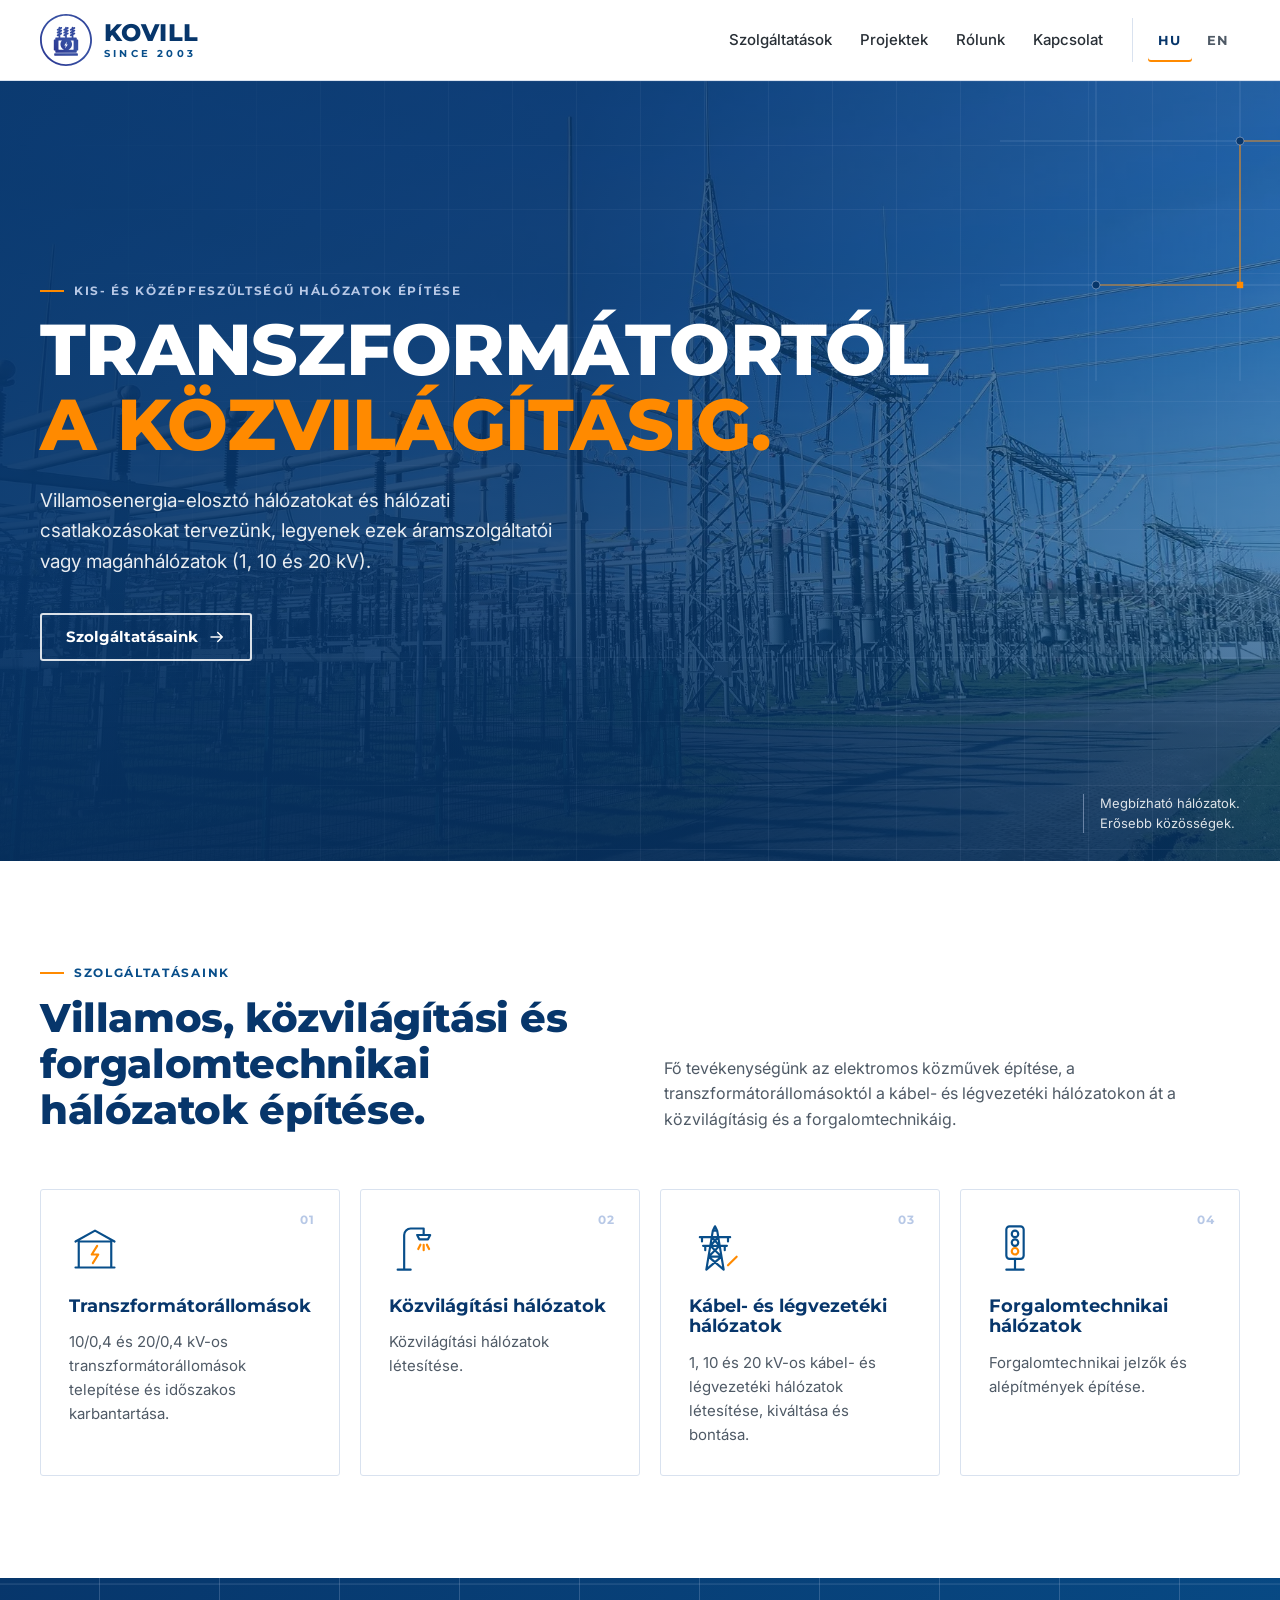
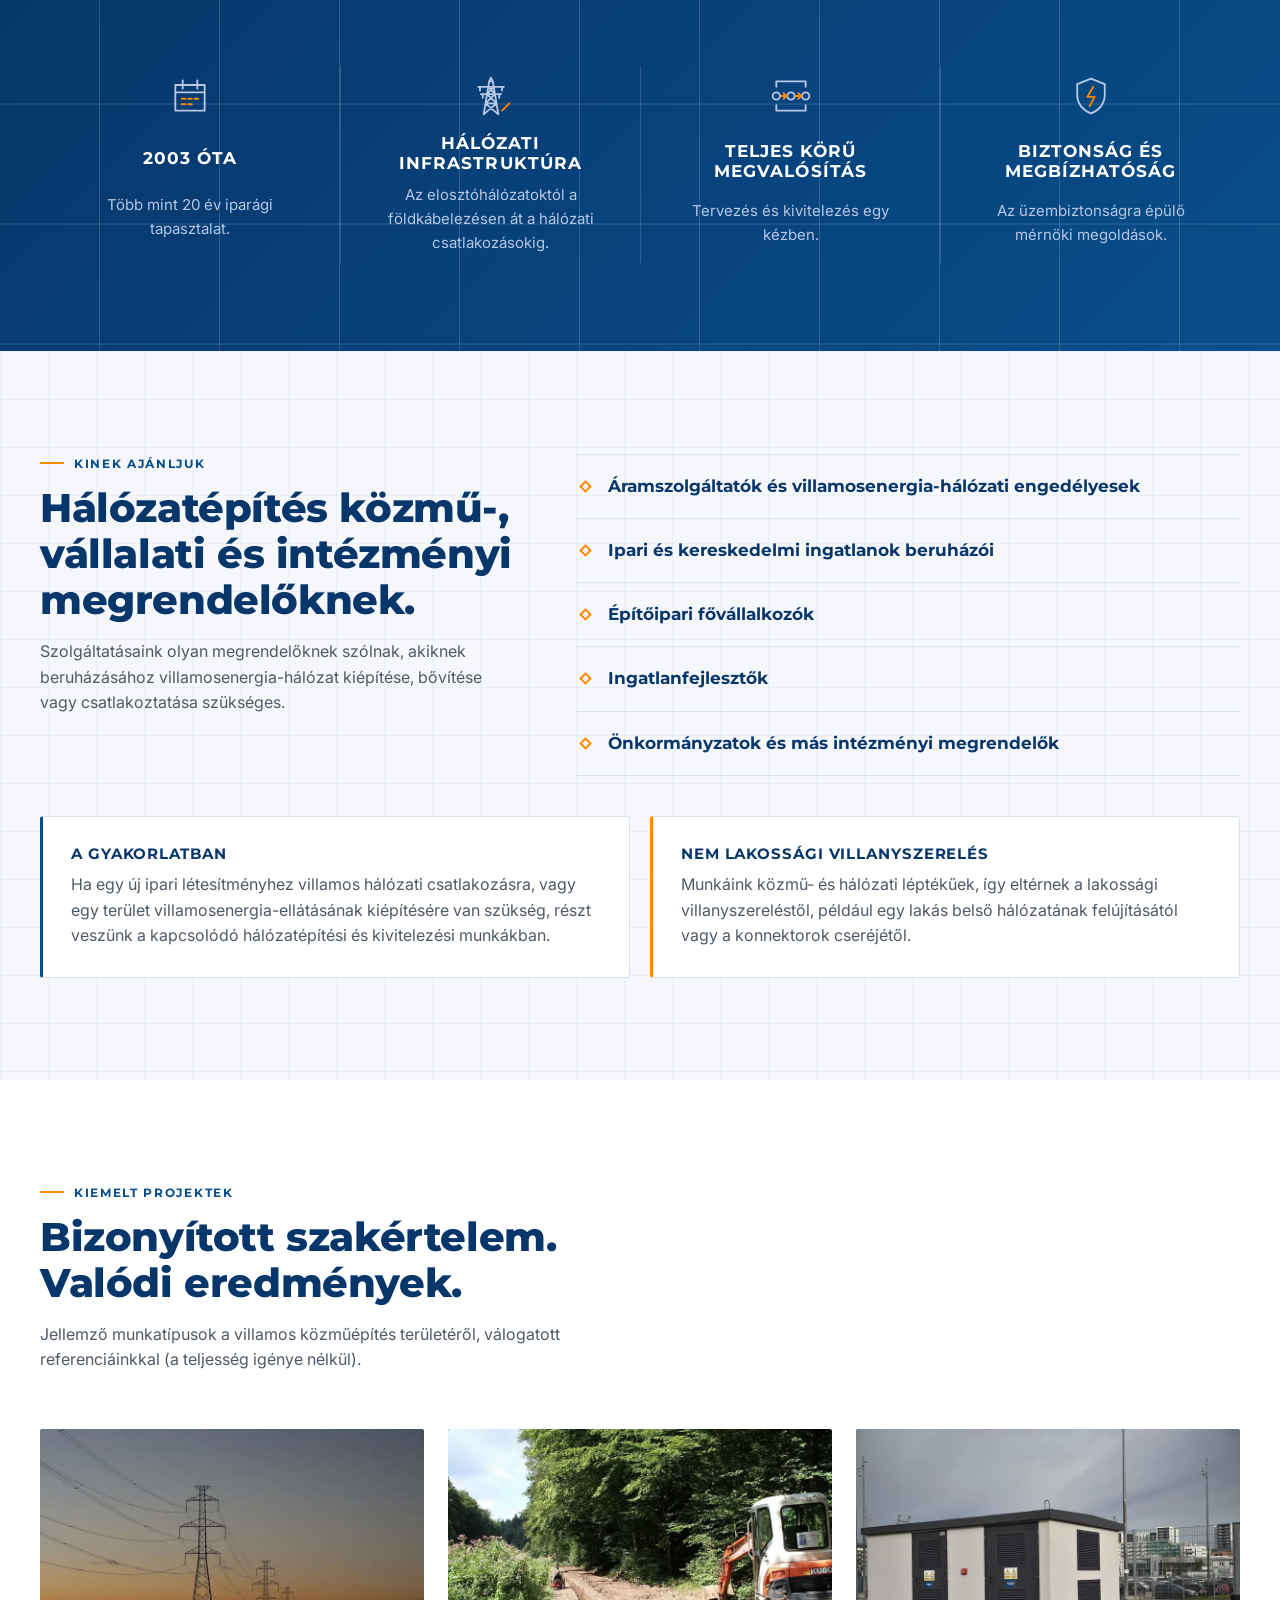
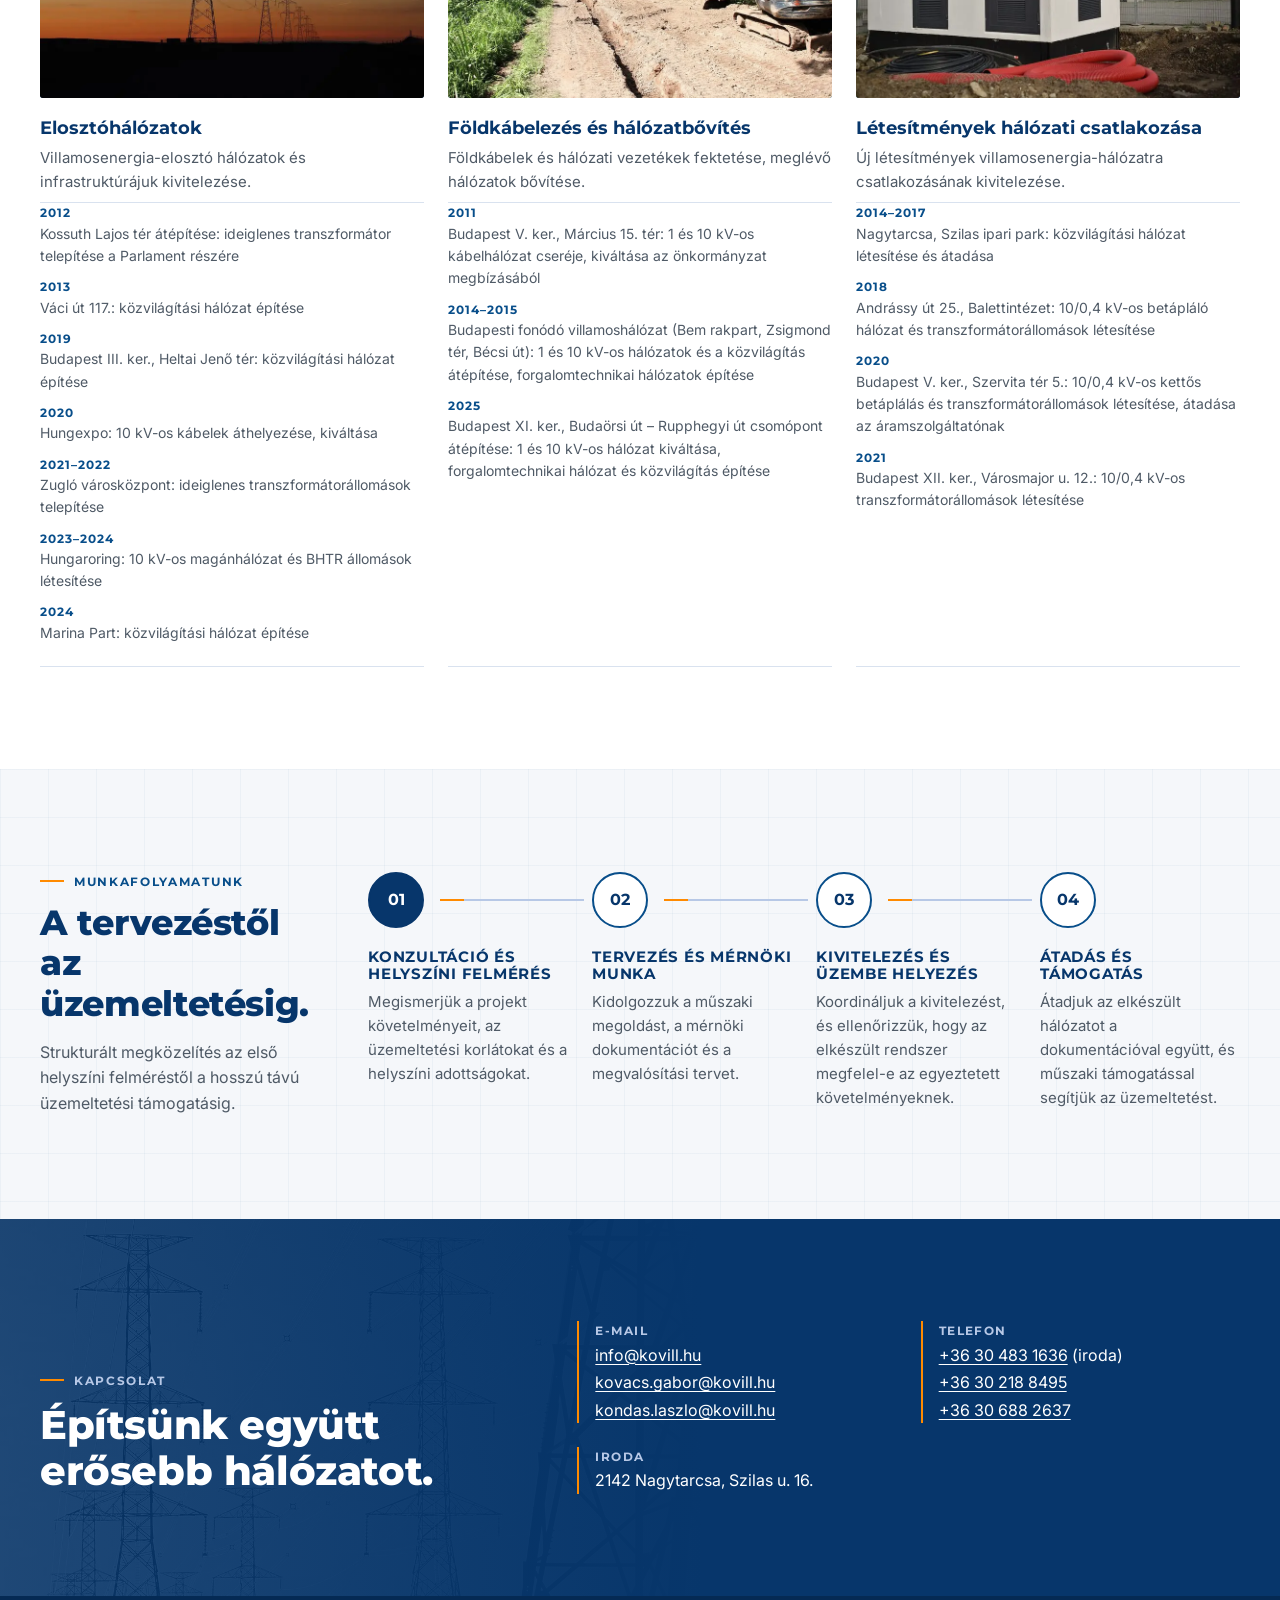
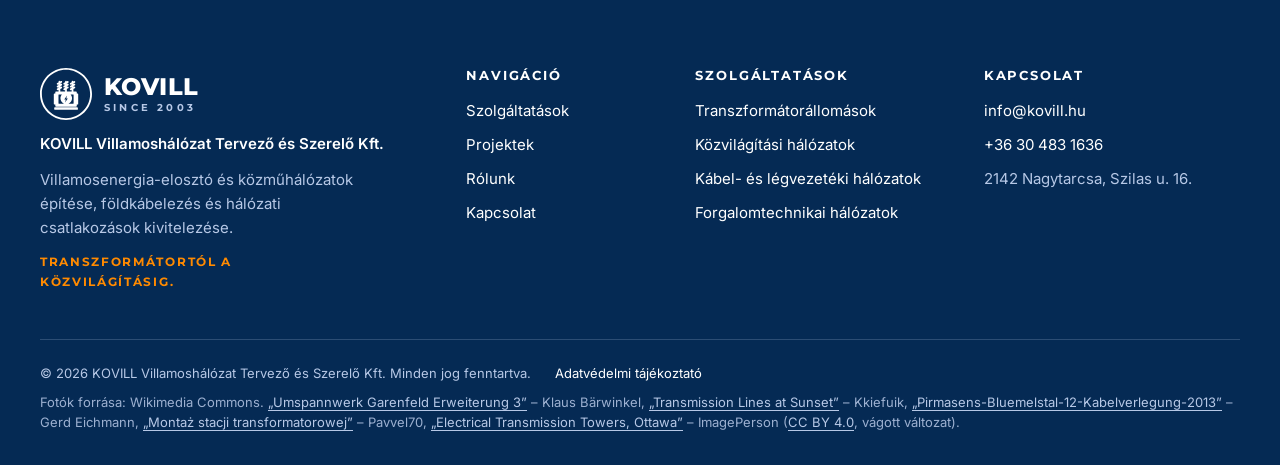
==== commit b787d5cc: "Apply client follow-up: approved headline, office phone, shorter services heading - Headline: "Trans" ====
--- a/index.html
+++ b/index.html
@@ -118,8 +118,8 @@
       <div class="container hero-inner">
         <p class="eyebrow eyebrow-light">Kis- és középfeszültségű hálózatok építése</p>
         <h1 class="hero-title" id="hero-title">
-          <span>Áram, fény, forgalom.</span>
-          <span class="accent">Hálózatot építünk.</span>
+          <span>Transzformátortól</span>
+          <span class="accent">a közvilágításig.</span>
         </h1>
         <p class="hero-lead">Villamosenergia-elosztó hálózatokat és hálózati csatlakozásokat tervezünk, legyenek ezek áramszolgáltatói vagy magánhálózatok (1, 10 és 20 kV).</p>
         <div class="btn-row">
@@ -135,7 +135,7 @@
         <div class="section-head section-head-split reveal">
           <div>
             <p class="eyebrow">Szolgáltatásaink</p>
-            <h2 class="section-title" id="services-title">Villamos közműhálózatok, közvilágítási hálózatok, forgalomtechnikai alépítmények és forgalmi jelzők építése.</h2>
+            <h2 class="section-title" id="services-title">Villamos, közvilágítási és forgalomtechnikai hálózatok építése.</h2>
           </div>
           <p class="section-intro">Fő tevékenységünk az elektromos közművek építése, a transzformátorállomásoktól a kábel- és légvezetéki hálózatokon át a közvilágításig és a forgalomtechnikáig.</p>
         </div>
@@ -355,6 +355,7 @@
             <dd><a href="mailto:kondas.laszlo@kovill.hu">kondas.laszlo@kovill.hu</a></dd>
           </div>
           <div><dt>Telefon</dt>
+            <dd><a href="tel:+36304831636">+36 30 483 1636</a> (iroda)</dd>
             <dd><a href="tel:+36302188495">+36 30 218 8495</a></dd>
             <dd><a href="tel:+36306882637">+36 30 688 2637</a></dd>
           </div>
@@ -376,7 +377,7 @@
         </a>
         <p class="footer-company">KOVILL Villamoshálózat Tervező és Szerelő Kft.</p>
         <p>Villamosenergia-elosztó és közműhálózatok építése, földkábelezés és hálózati csatlakozások kivitelezése.</p>
-        <p class="footer-tagline">Áram, fény, forgalom. Hálózatot építünk.</p>
+        <p class="footer-tagline">Transzformátortól a közvilágításig.</p>
       </div>
 
       <nav class="footer-col" aria-label="Lábléc">
@@ -403,8 +404,7 @@
         <h2 class="footer-heading">Kapcsolat</h2>
         <ul role="list">
           <li><a href="mailto:info@kovill.hu">info@kovill.hu</a></li>
-          <li><a href="tel:+36302188495">+36 30 218 8495</a></li>
-          <li><a href="tel:+36306882637">+36 30 688 2637</a></li>
+          <li><a href="tel:+36304831636">+36 30 483 1636</a></li>
           <li>2142 Nagytarcsa, Szilas u. 16.</li>
         </ul>
       </div>
--- a/css/styles.css
+++ b/css/styles.css
@@ -417,6 +417,10 @@
   text-transform: uppercase;
   color: var(--white);
 }
+/* "Transzformátortól" is one long word: scale with the viewport so it fits down to 320px. */
+@media (max-width: 599.98px) {
+  .hero-title { font-size: 7.2vw; }
+}
 .hero-title span { display: block; }
 .hero-title .accent { color: var(--orange); }
 
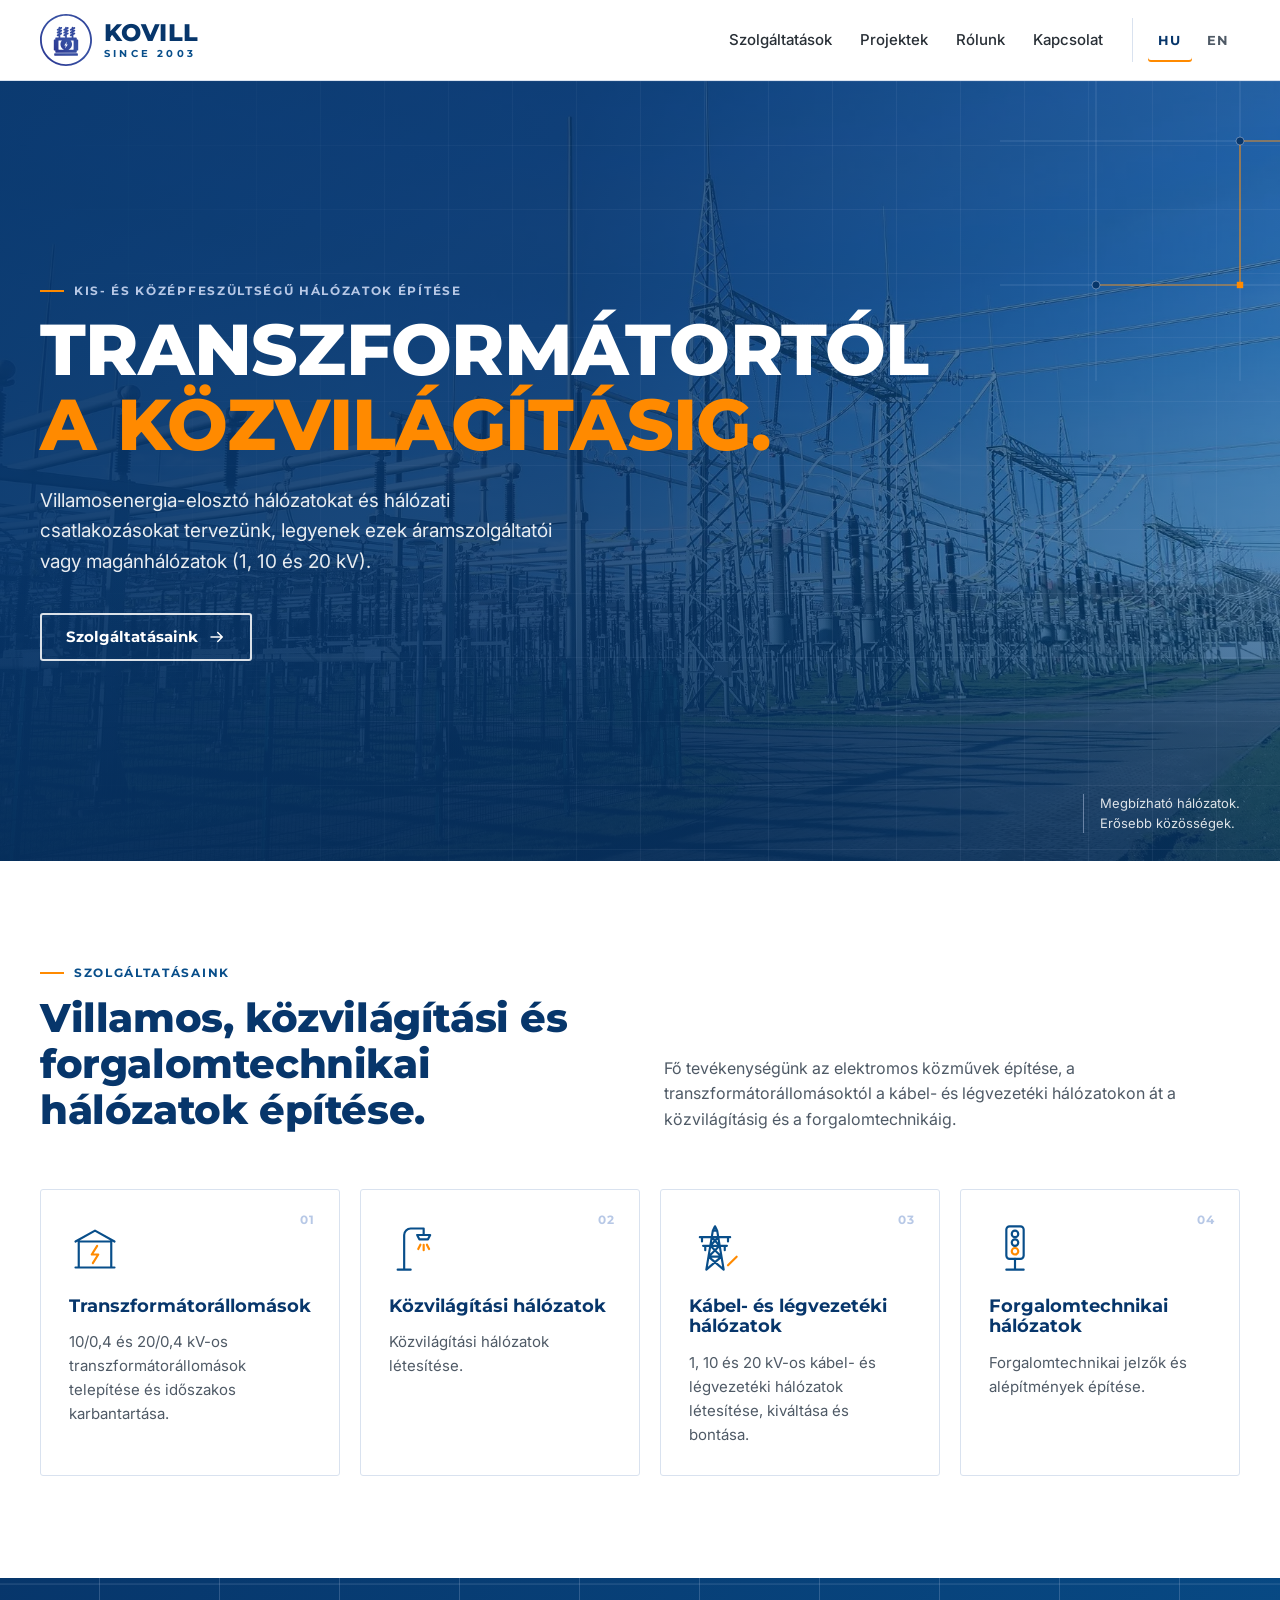
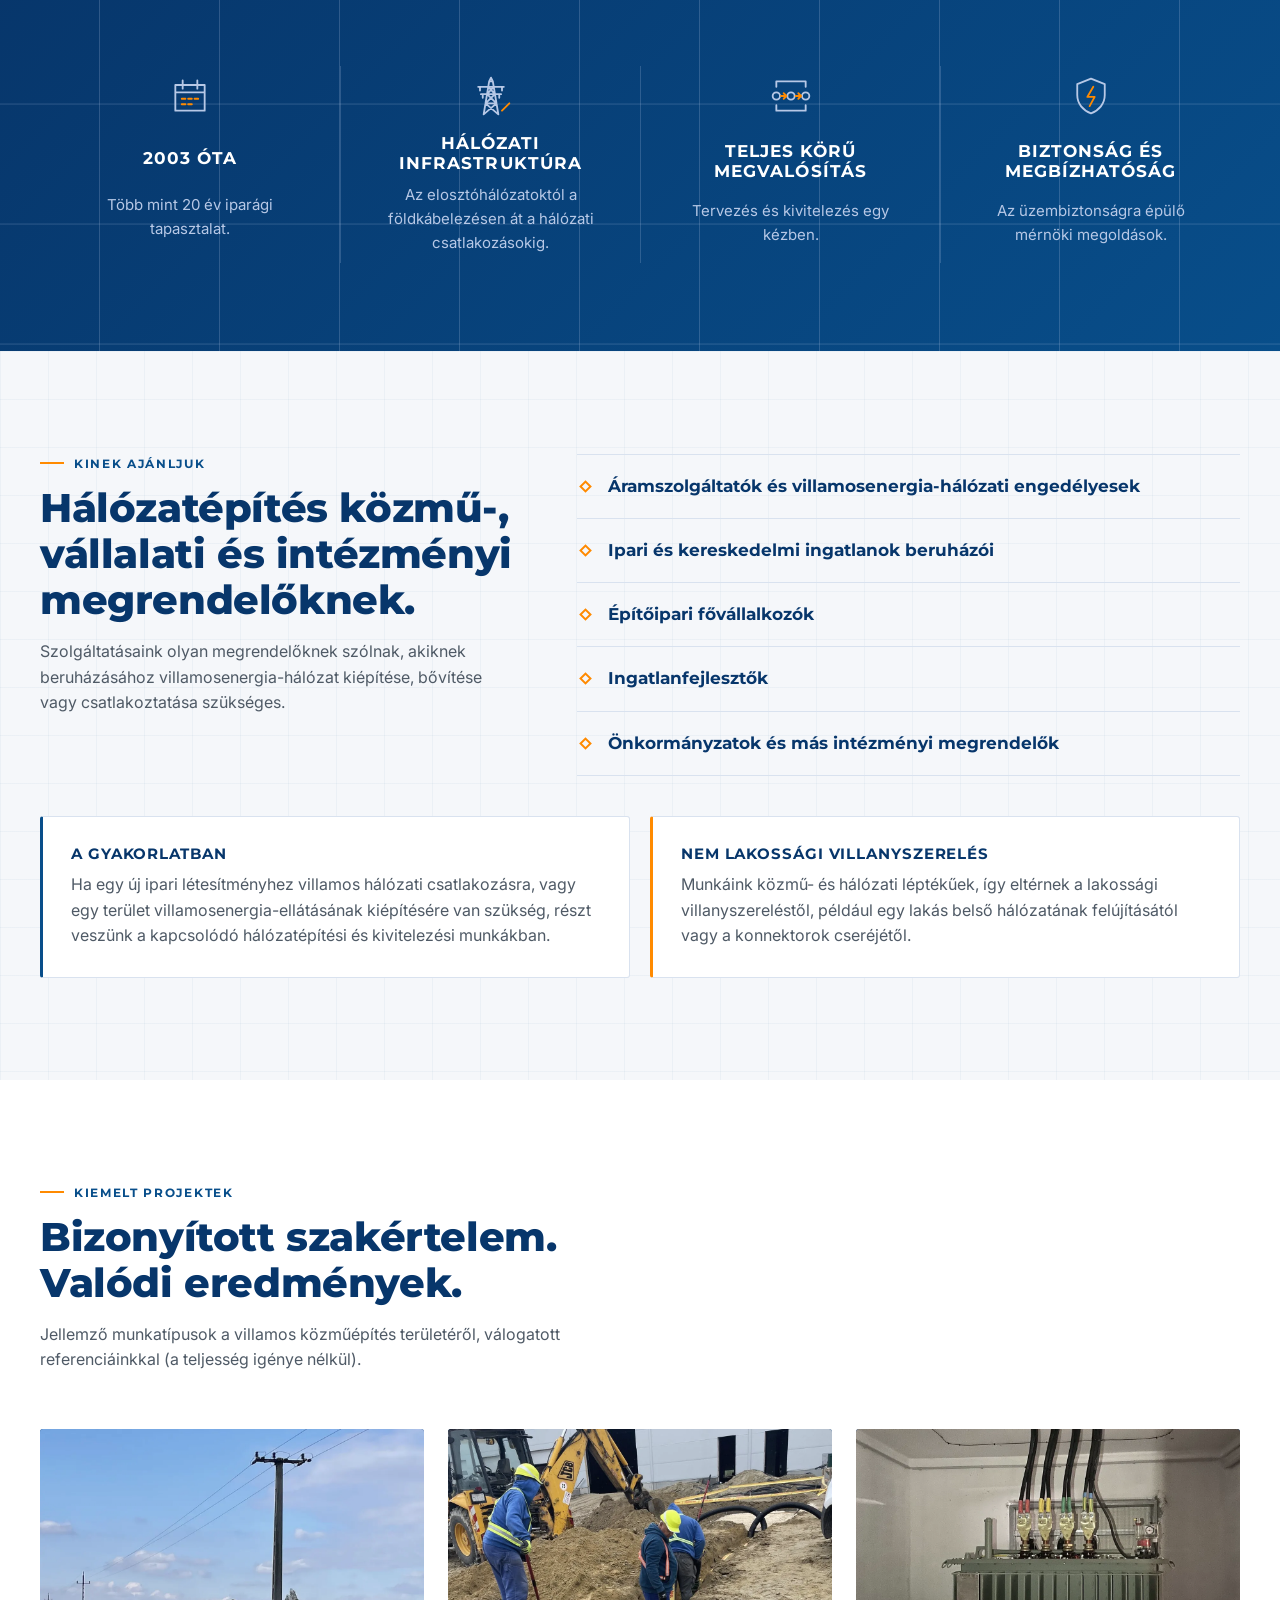
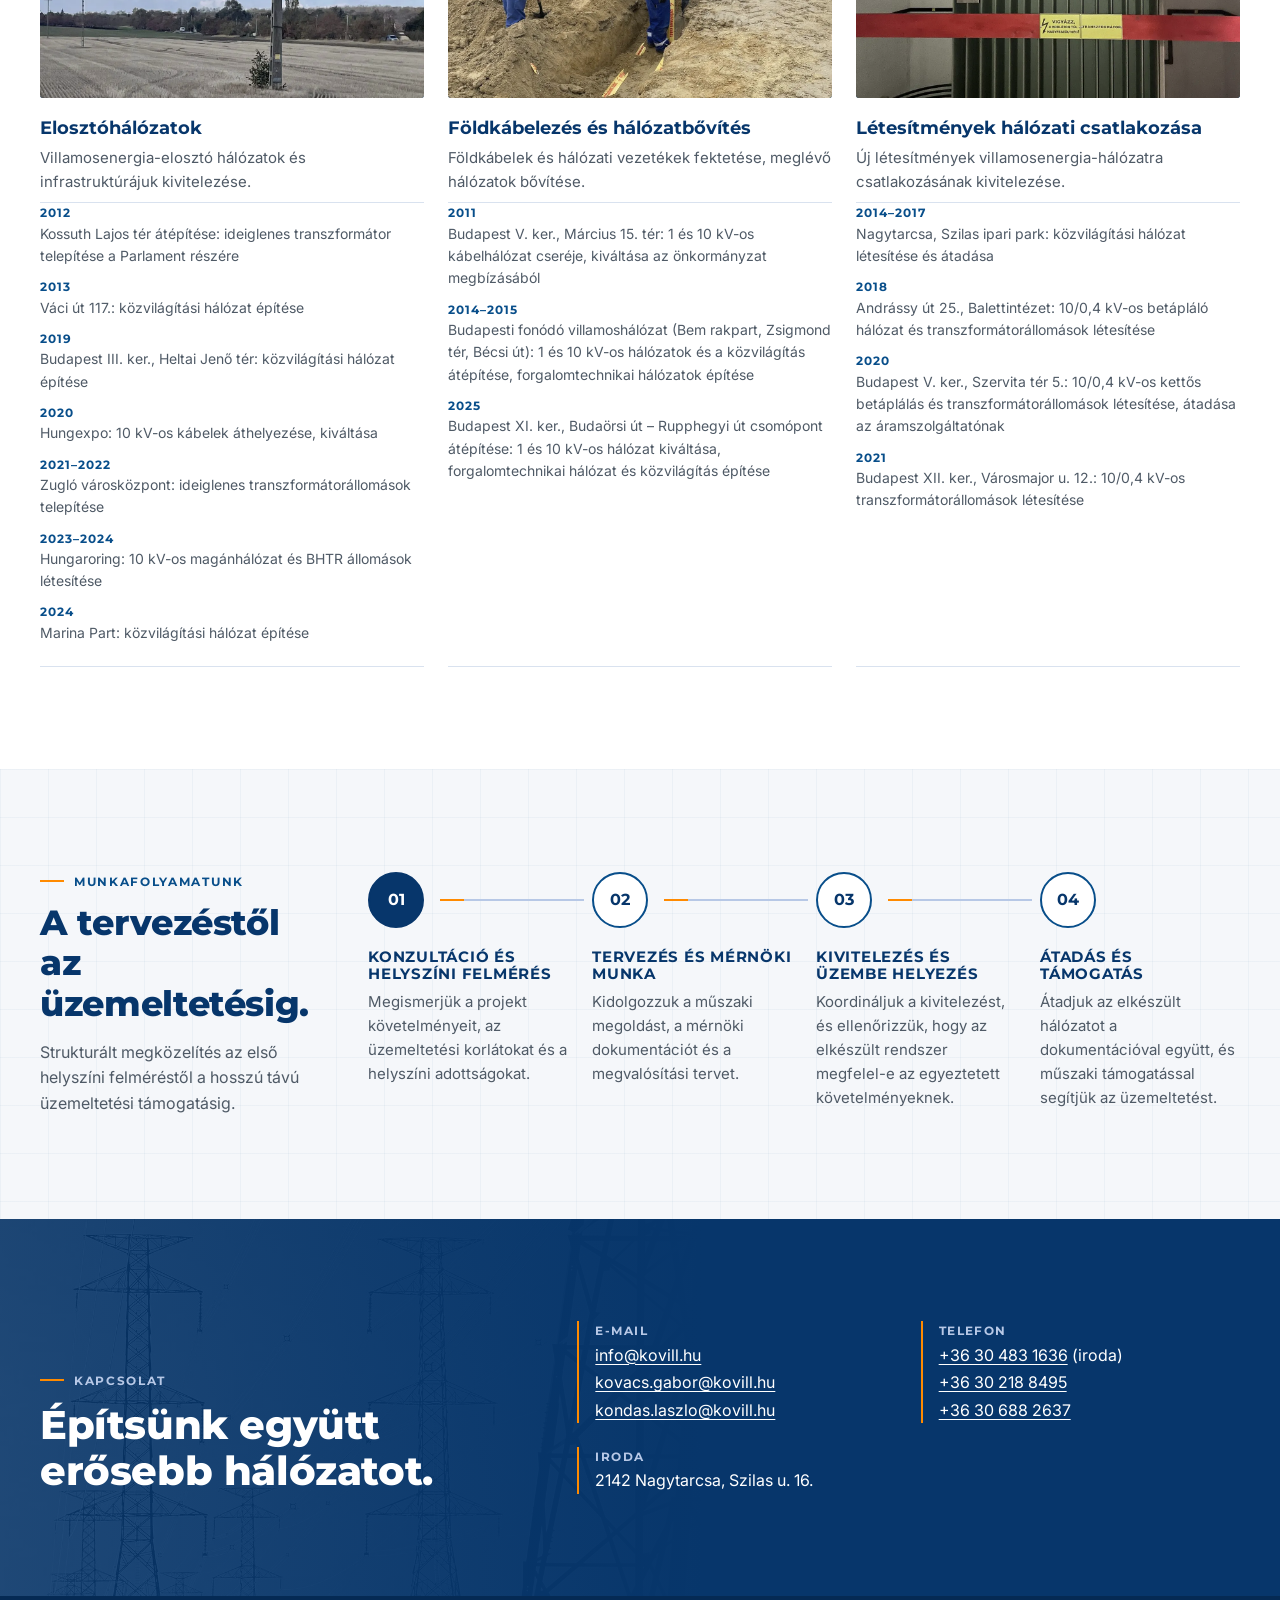
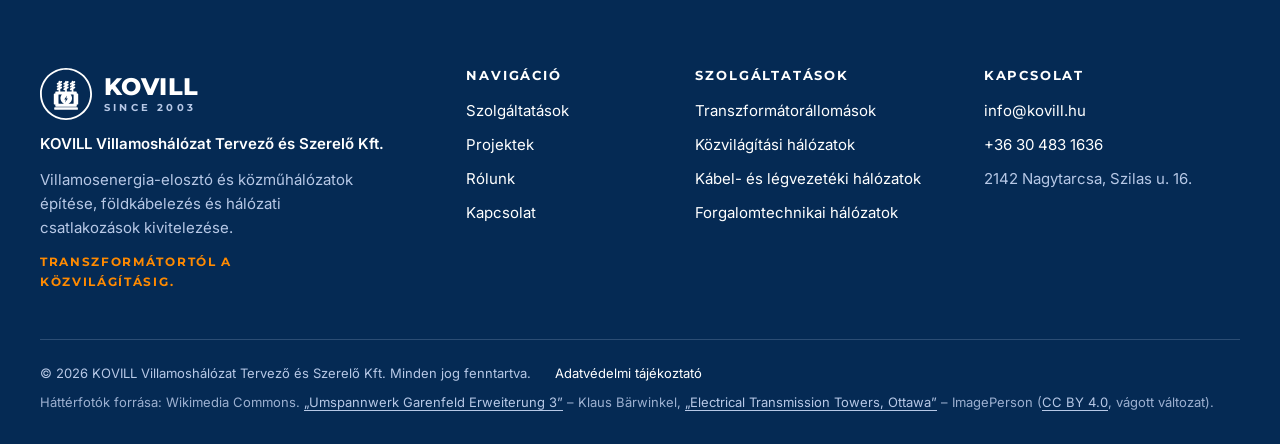
==== commit 3bbd2f5c: "Use the client's own photos on the project cards - Crop the three supplied photos to 10:7 (1200x840)" ====
--- a/index.html
+++ b/index.html
@@ -225,7 +225,7 @@
         </div>
       </div>
     </section>
-    <!-- PROJECTS: stock photos; reference lists supplied by the client (2026-10). -->
+    <!-- PROJECTS: the company's own photos and reference lists, supplied by the client. -->
     <section class="section" id="projects" aria-labelledby="projects-title">
       <div class="container">
         <div class="section-head reveal">
@@ -239,7 +239,7 @@
             <div class="project-media">
               <picture>
                 <source type="image/webp" srcset="assets/img/project-distribution.webp">
-                <img src="assets/img/project-distribution.jpg" alt="Rácsos távvezeték-oszlopok és légvezetékek sziluettje naplementében" width="800" height="560" loading="lazy" decoding="async">
+                <img src="assets/img/project-distribution.jpg" alt="Betonoszlop és légvezetékek egy learatott földön" width="1200" height="840" loading="lazy" decoding="async">
               </picture>
             </div>
             <div class="project-body">
@@ -260,7 +260,7 @@
             <div class="project-media">
               <picture>
                 <source type="image/webp" srcset="assets/img/project-cabling.webp">
-                <img src="assets/img/project-cabling.jpg" alt="Kotrógép földkábel-árkot ás egy erdei út mentén" width="800" height="560" loading="lazy" decoding="async">
+                <img src="assets/img/project-cabling.jpg" alt="Munkások földkábel-árokban egy kotrógép mellett, a kábel felett figyelmeztető szalag" width="1200" height="840" loading="lazy" decoding="async">
               </picture>
             </div>
             <div class="project-body">
@@ -277,7 +277,7 @@
             <div class="project-media">
               <picture>
                 <source type="image/webp" srcset="assets/img/project-connection.webp">
-                <img src="assets/img/project-connection.jpg" alt="Új konténeres transzformátorállomás telepítése egy építkezésen, előtérben kábelvédő csövekkel" width="800" height="560" loading="lazy" decoding="async">
+                <img src="assets/img/project-connection.jpg" alt="Transzformátor kábelfejekkel és figyelmeztető táblával egy transzformátorállomásban" width="1200" height="840" loading="lazy" decoding="async">
               </picture>
             </div>
             <div class="project-body">
@@ -413,10 +413,7 @@
     <div class="container footer-bottom">
       <p>© 2026 KOVILL Villamoshálózat Tervező és Szerelő Kft. Minden jog fenntartva.</p>
       <p><a href="adatvedelem.html">Adatvédelmi tájékoztató</a></p>
-      <p class="credits">Fotók forrása: Wikimedia Commons. <a href="https://commons.wikimedia.org/wiki/File:Umspannwerk_Garenfeld_Erweiterung_3.jpg">„Umspannwerk Garenfeld Erweiterung 3”</a> – Klaus Bärwinkel,
-        <a href="https://commons.wikimedia.org/wiki/File:Transmission_Lines_at_Sunset.jpg">„Transmission Lines at Sunset”</a> – Kkiefuik,
-        <a href="https://commons.wikimedia.org/wiki/File:Pirmasens-Bluemelstal-12-Kabelverlegung-2013-gje.jpg">„Pirmasens-Bluemelstal-12-Kabelverlegung-2013”</a> – Gerd Eichmann,
-        <a href="https://commons.wikimedia.org/wiki/File:Monta%C5%BC_stacji_transformatorowej.jpg">„Montaż stacji transformatorowej”</a> – Pavvel70,
+      <p class="credits">Háttérfotók forrása: Wikimedia Commons. <a href="https://commons.wikimedia.org/wiki/File:Umspannwerk_Garenfeld_Erweiterung_3.jpg">„Umspannwerk Garenfeld Erweiterung 3”</a> – Klaus Bärwinkel,
         <a href="https://commons.wikimedia.org/wiki/File:Electrical_Transmission_Towers,_Ottawa_TC001.jpg">„Electrical Transmission Towers, Ottawa”</a> – ImagePerson
         (<a href="https://creativecommons.org/licenses/by/4.0/deed.hu">CC BY 4.0</a>, vágott változat).</p>
     </div>
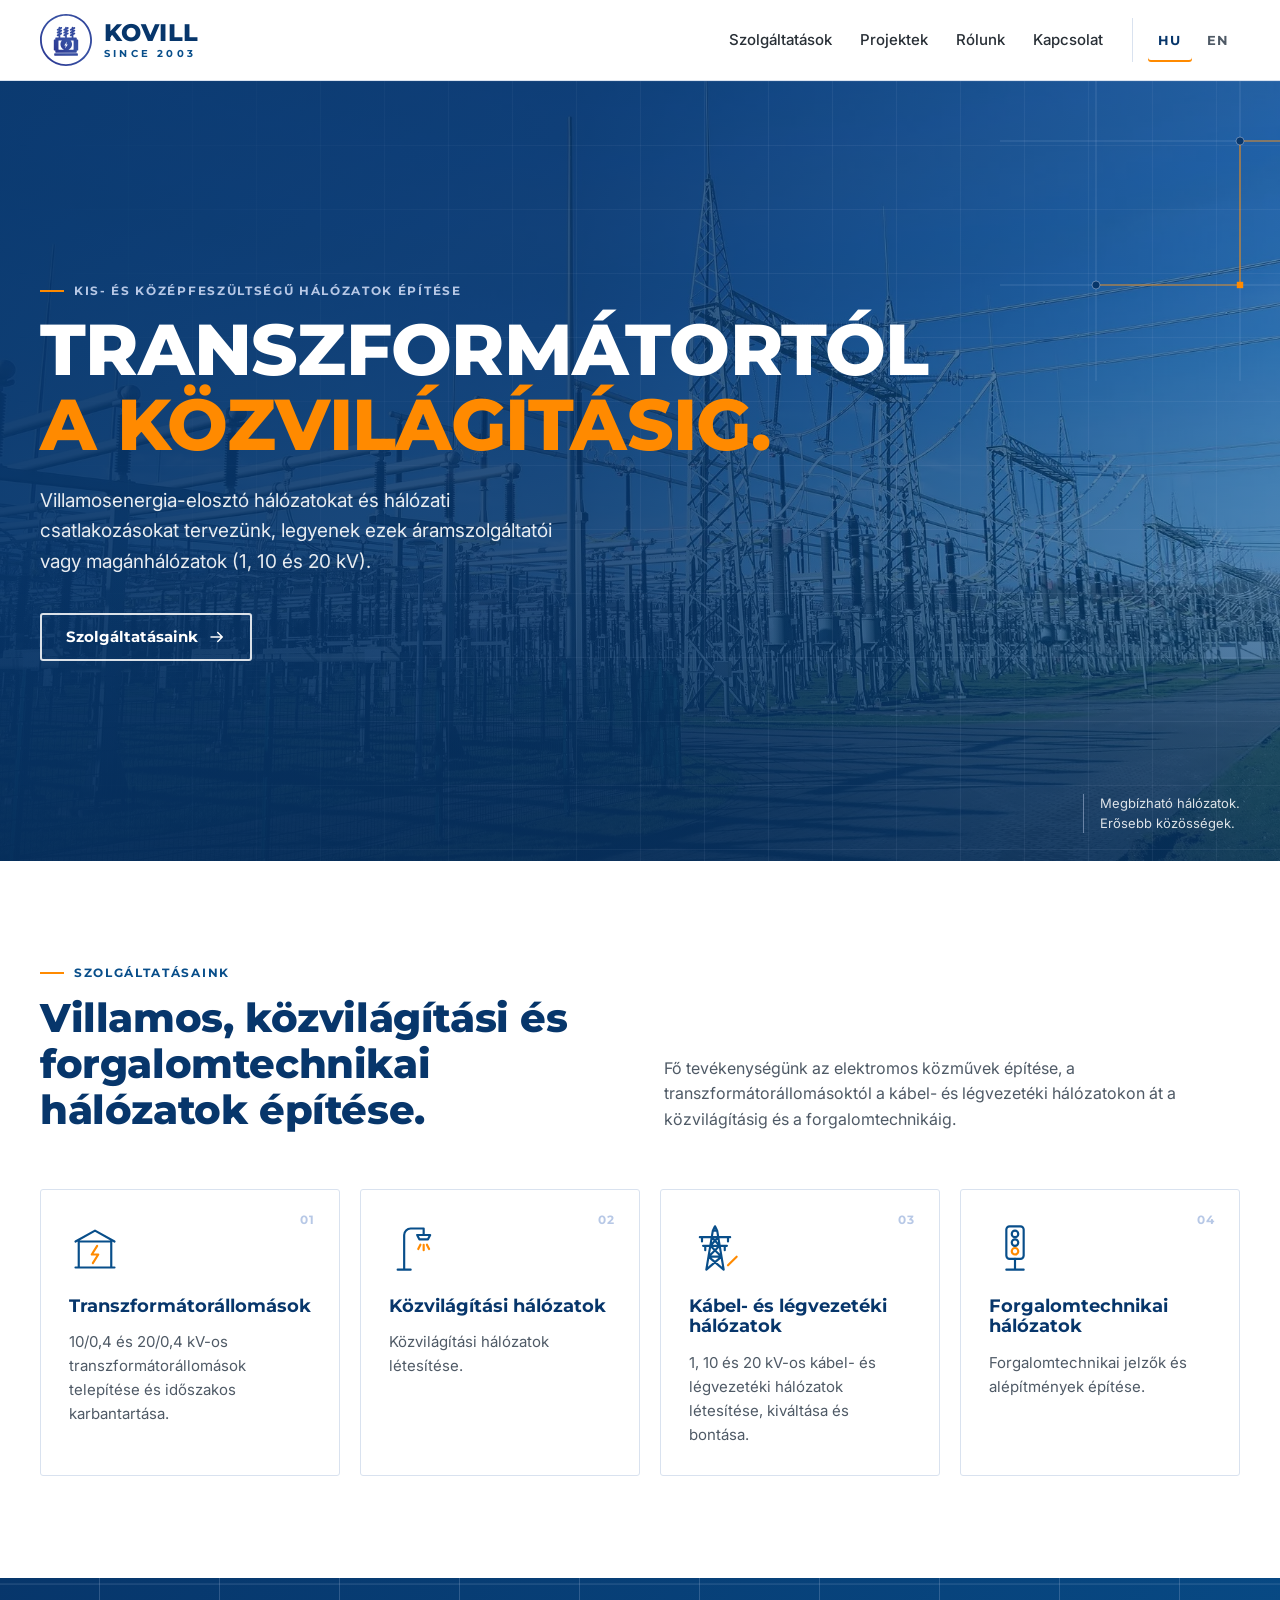
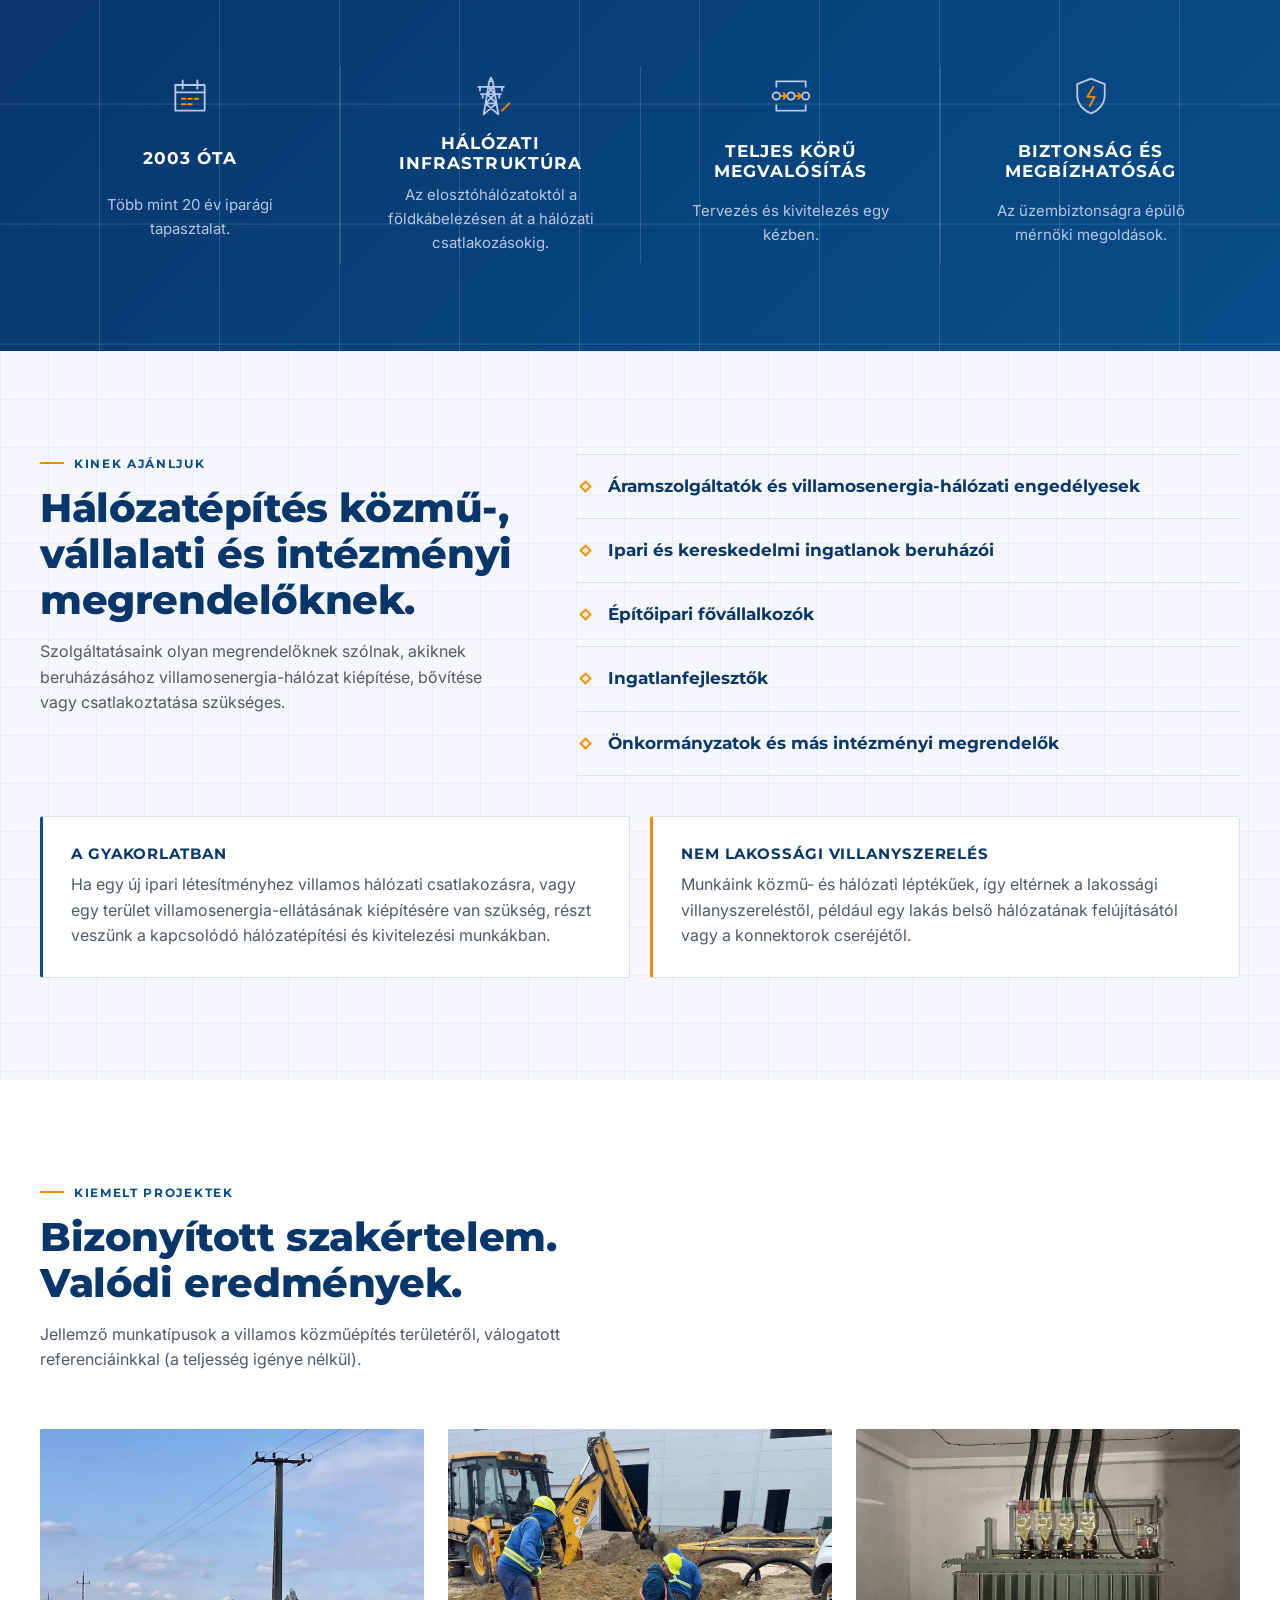
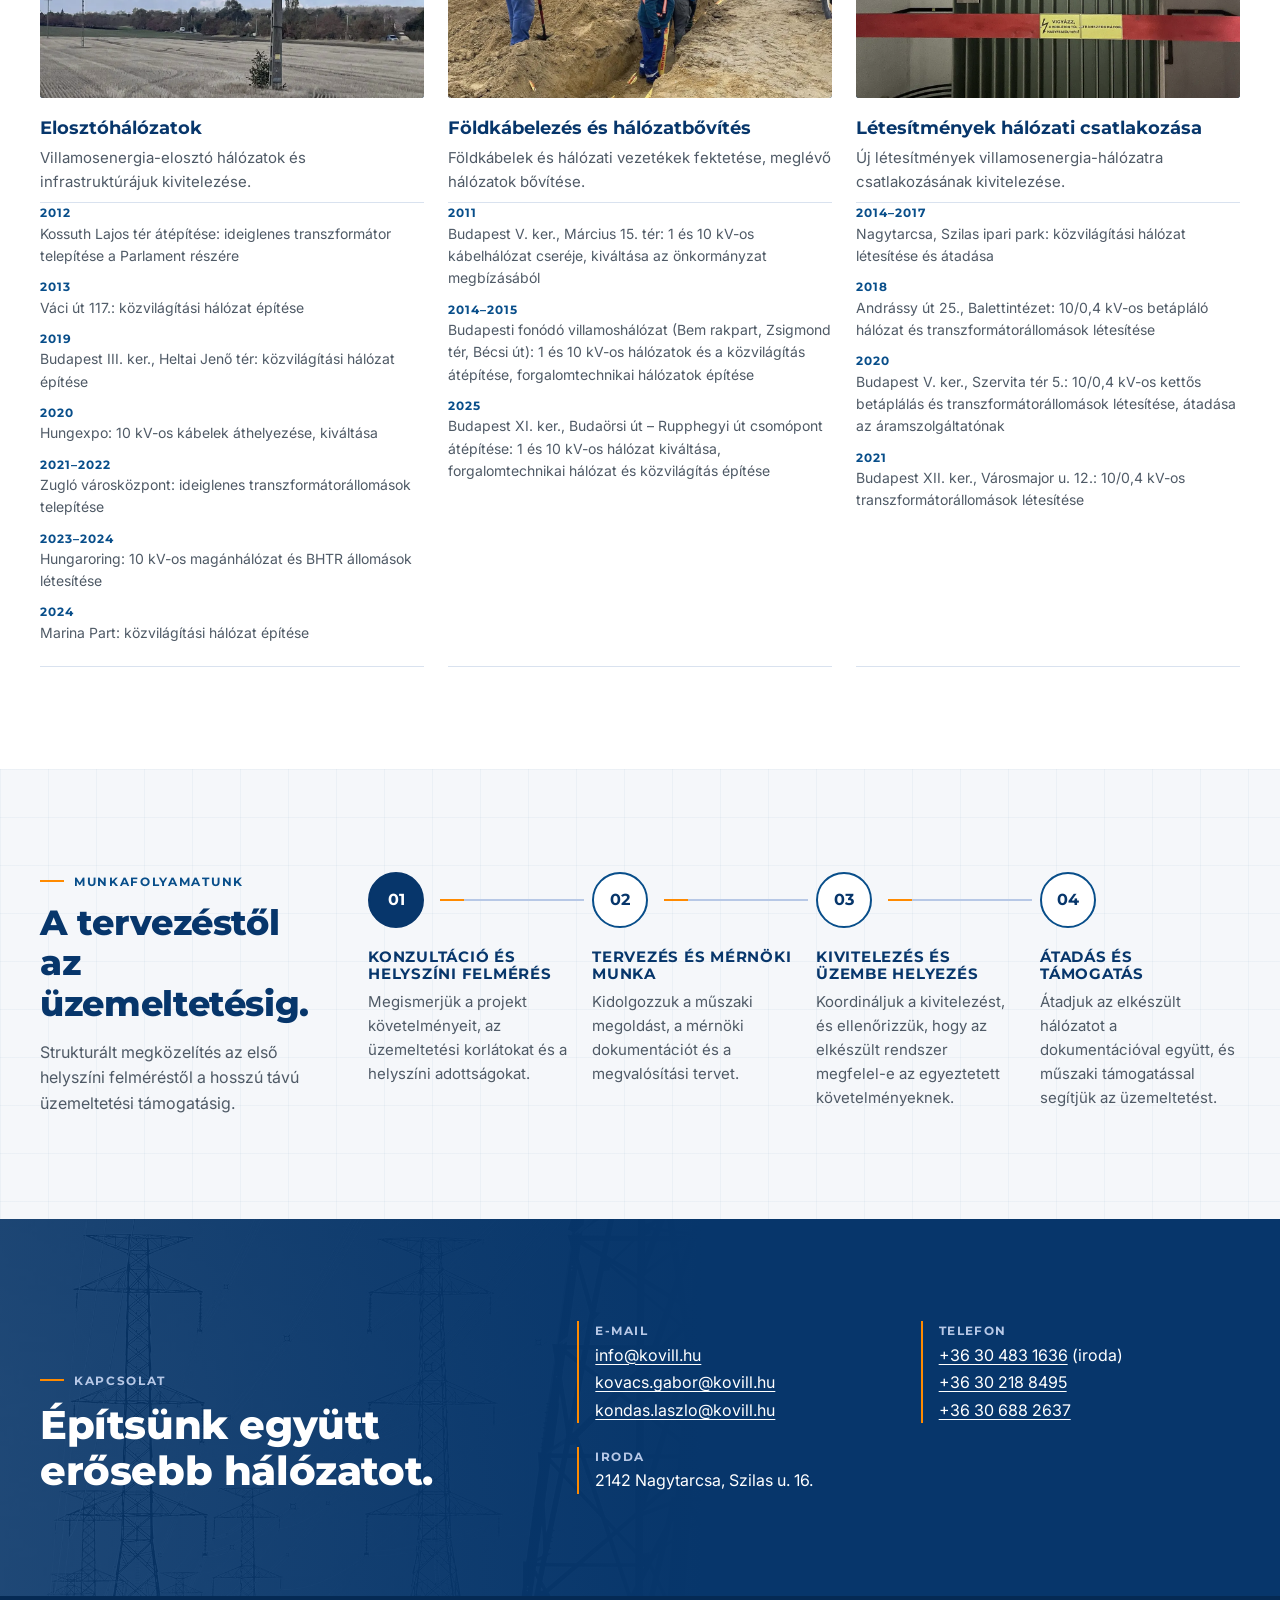
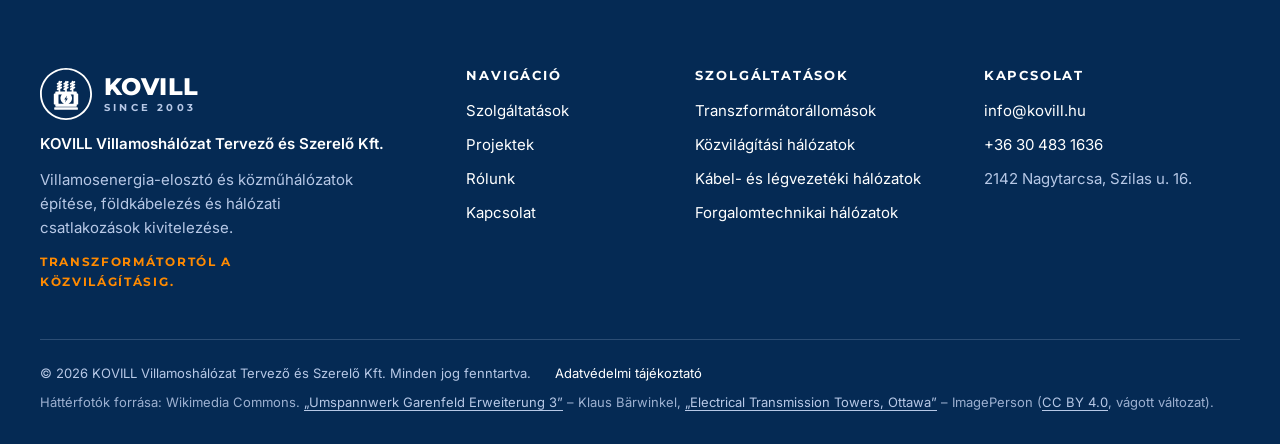
==== commit 6e6df820: "update domain" ====
--- a/index.html
+++ b/index.html
@@ -7,16 +7,20 @@
   <meta name="description" content="A KOVILL Kft. transzformátorállomások, közvilágítási hálózatok, 1–20 kV-os kábel- és légvezetéki hálózatok, valamint forgalomtechnikai hálózatok építésével foglalkozik.">
   <meta name="theme-color" content="#07366B">
 
-  <!-- TODO: once the production domain is known, make og:image absolute and add og:url, canonical and
-       <link rel="alternate" hreflang="hu|en|x-default"> tags (hreflang requires absolute URLs). -->
   <meta property="og:type" content="website">
   <meta property="og:locale" content="hu_HU">
   <meta property="og:locale:alternate" content="en_GB">
   <meta property="og:site_name" content="KOVILL">
   <meta property="og:title" content="KOVILL Kft. | Kis- és középfeszültségű hálózatok építése">
   <meta property="og:description" content="Kis- és középfeszültségű hálózatok építése: transzformátorállomások, közvilágítás, kábel- és légvezetéki hálózatok, forgalomtechnika.">
-  <meta property="og:image" content="assets/img/og-image.jpg">
+  <meta property="og:url" content="https://kovill.hu/">
+  <meta property="og:image" content="https://kovill.hu/assets/img/og-image.jpg">
   <meta name="twitter:card" content="summary_large_image">
+
+  <link rel="canonical" href="https://kovill.hu/">
+  <link rel="alternate" href="https://kovill.hu/" hreflang="hu">
+  <link rel="alternate" href="https://kovill.hu/en/" hreflang="en">
+  <link rel="alternate" href="https://kovill.hu/" hreflang="x-default">
 
   <link rel="icon" href="assets/logo/kovill_mark.svg" type="image/svg+xml">
   <link rel="icon" href="assets/logo/favicon-32.png" sizes="32x32" type="image/png">
